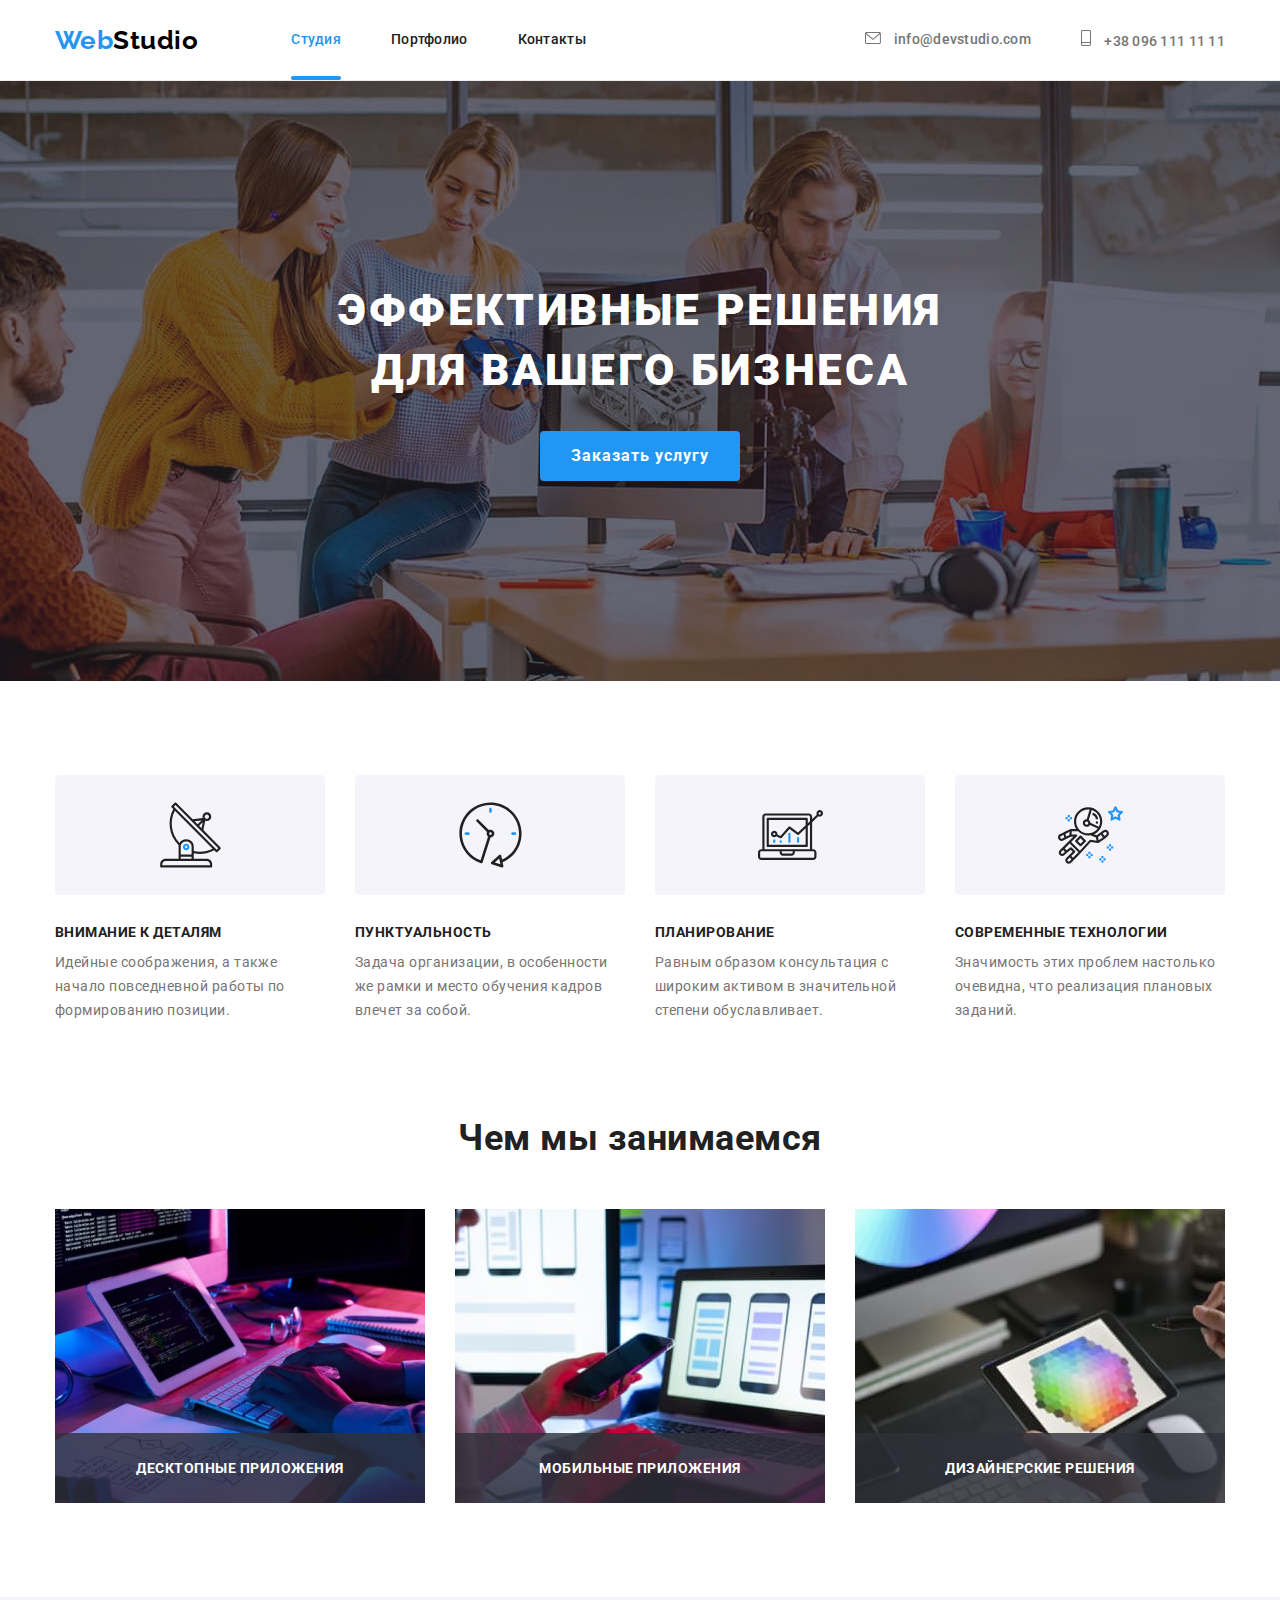
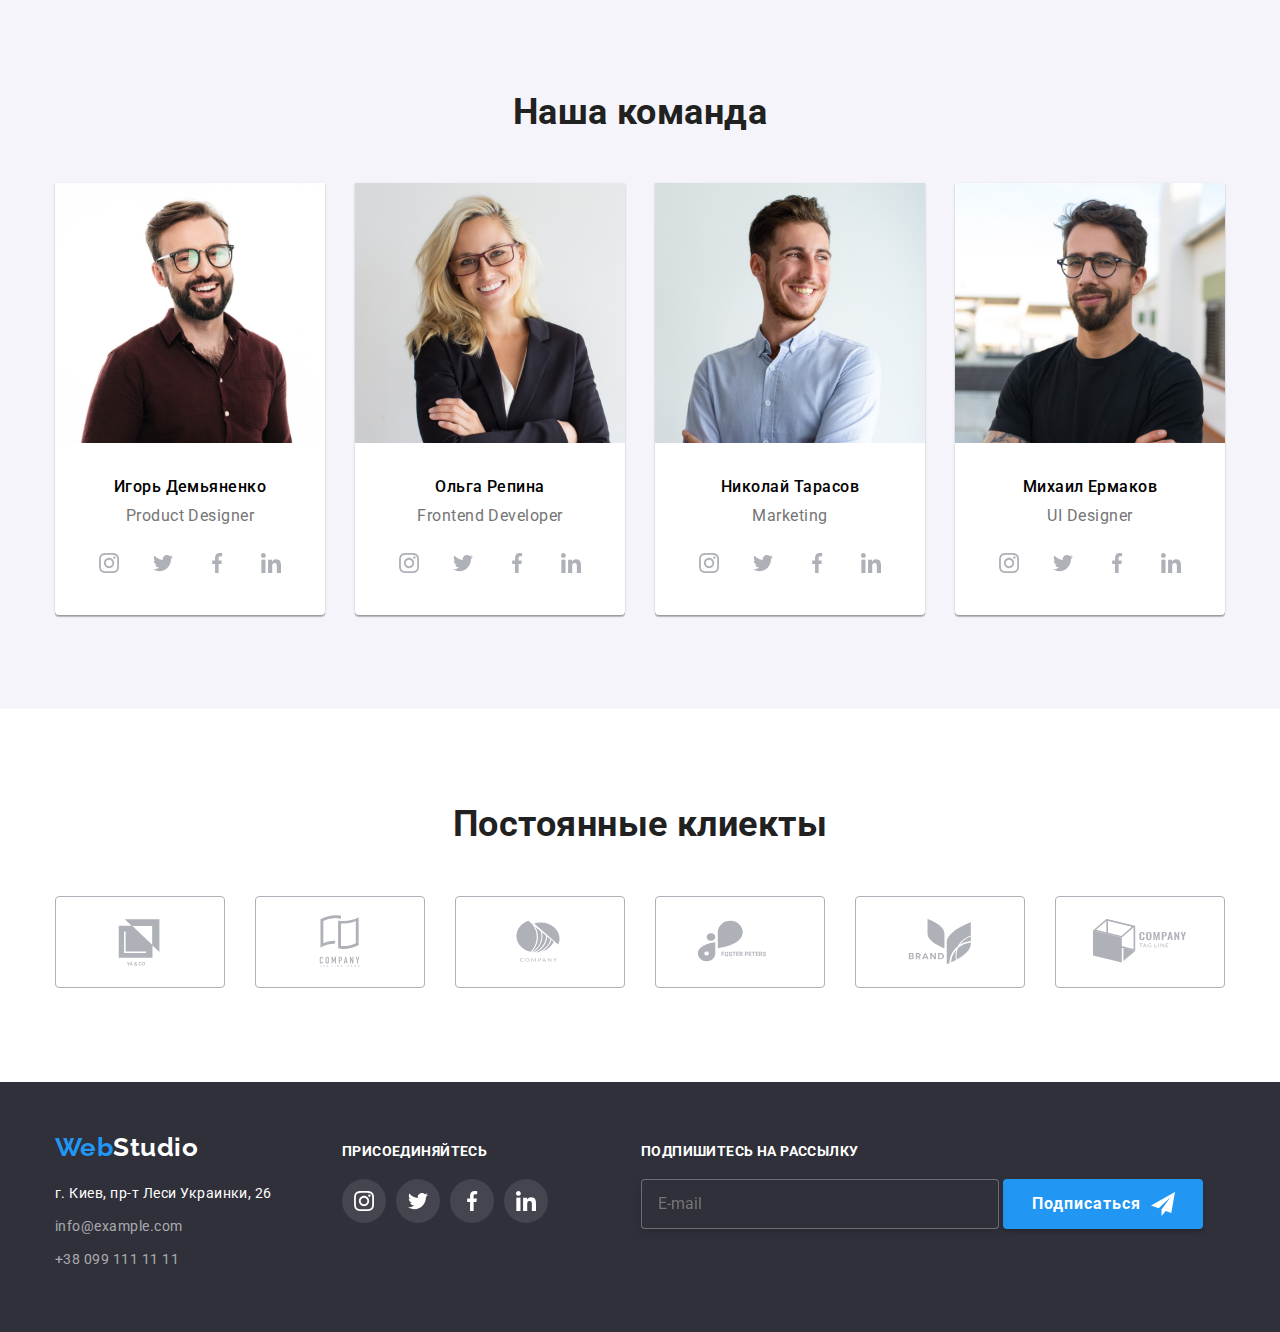
==== index.html @ c8bbc19a "new attempt" ====
<!DOCTYPE html>
<html lang="ru">
  <head>
    <meta charset="UTF-8" />
    <meta http-equiv="X-UA-Compatible" content="IE=edge" />
    <meta name="viewport" content="width=device-width, initial-scale=1.0" />
    <title>Document</title>
    <link
      href="https://fonts.googleapis.com/css2?family=Raleway:wght@700&family=Roboto:wght@400;500;700;900&display=swap"
      rel="stylesheet"
    />
    <link
      rel="stylesheet"
      href="https://cdnjs.cloudflare.com/ajax/libs/modern-normalize/1.1.0/modern-normalize.min.css"
    />
    <link rel="stylesheet" href="./css/main.min.css" />
  </head>
  <body class="body">
    <!-- хедер -->

    <header class="site-heder">
      <div class="container main-heder">
        <nav class="nav-title">
          <a href="./index.html" class="logo"
            ><span class="logo__web">Web</span><span class="logo__studio">Studio</span></a
          >
          <ul class="nav">
            <li class="nav__item"><a class="nav__link current" href="">Студия</a></li>
            <li class="nav__item"><a class="nav__link" href="./portfolio.html">Портфолио</a></li>
            <li class="nav__item"><a class="nav__link" href="">Контакты</a></li>
          </ul>
        </nav>

        <ul class="auth">
          <li class="auth__item">
            <a class="auth__link" href="mailto:info@devstudio.com">
              <svg class="auth__icon" width="16" height="12">
                <use href="./images/symbol-defs.svg#icon-envelope"></use>
              </svg>
              info@devstudio.com</a
            >
          </li>
          <li class="auth__item">
            <a class="auth__link" href="tel:+380961111111">
              <svg class="auth__icon" width="10" height="16">
                <use href="./images/symbol-defs.svg#icon-Vector"></use>
              </svg>
              +38 096 111 11 11</a
            >
          </li>
        </ul>
      </div>
    </header>
    <!-- Розділ мейн -->
    <main class="primary">
      <!-- Герой -->
      <section class="hyro overlay">
        <div class="container">
          <h1 class="hyro__text">Эффективные решения для вашего бизнеса</h1>
          <button type="button" class="button" data-modal-open>Заказать услугу</button>
        </div>
      </section>
      <!-- Про роботу компанії -->
      <section class="section">
        <div class="container">
          <h2 class="visually-hidden">Наши преимущества</h2>
          <ul class="benefits__list">
            <li class="benefit__item">
              <div class="benefit__blok">
                <svg class="benefit__icon">
                  <use href="./images/symbol-defs.svg#icon-antenna-1"></use>
                </svg>
              </div>
              <h3 class="benefit__subtitle">внимание к деталям</h3>
              <p class="benefit__text">
                Идейные соображения, а также начало повседневной работы по формированию позиции.
              </p>
            </li>
            <li class="benefit__item">
              <div class="benefit__blok">
                <svg class="benefit__icon">
                  <use href="./images/symbol-defs.svg#icon-clock-1"></use>
                </svg>
              </div>
              <h3 class="benefit__subtitle">пунктуальность</h3>
              <p class="benefit__text">
                Задача организации, в особенности же рамки и место обучения кадров влечет за собой.
              </p>
            </li>
            <li class="benefit__item">
              <div class="benefit__blok">
                <svg class="benefit__icon">
                  <use href="./images/symbol-defs.svg#icon-diagram-1"></use>
                </svg>
              </div>
              <h3 class="benefit__subtitle">планирование</h3>
              <p class="benefit__text">
                Равным образом консультация с широким активом в значительной степени обуславливает.
              </p>
            </li>
            <li class="benefit__item">
              <div class="benefit__blok">
                <svg class="benefit__icon">
                  <use href="./images/symbol-defs.svg#icon-astronaut-1"></use>
                </svg>
              </div>
              <div>
                <h3 class="benefit__subtitle">современные технологии</h3>
                <p class="benefit__text">
                  Значимость этих проблем настолько очевидна, что реализация плановых заданий.
                </p>
              </div>
            </li>
          </ul>
        </div>
      </section>
      <!-- Наша работа -->
      <section class="work__section">
        <div class="container">
          <h2 class="work__title">Чем мы занимаемся</h2>
          <ul class="work__list">
            <li class="work__item">
              <img
                class="work__image"
                src="./images/office.jpg"
                alt="The programer is working in the office"
                width="370"
              />
              <div class="work__position">Десктопные приложения</div>
            </li>
            <li class="work__item">
              <img
                class="work__image"
                src="./images/smartphones.jpg"
                alt="The designer with smartphone"
                width="370"
              />
              <div class="work__position">Мобильные приложения</div>
            </li>
            <li class="work__item">
              <img
                class="work__image"
                src="./images/colour.jpg"
                alt="The designer is selecting colors"
                width="370"
              />
              <div class="work__position">Дизайнерские решения</div>
            </li>
          </ul>
        </div>
      </section>
      <!-- Наша команда -->
      <section class="section backcolor">
        <div class="container">
          <h2 class="team__title">Наша команда</h2>
          <ul class="team__list">
            <li class="team__item">
              <img src="./images/igor.jpg" alt="Product Designer" width="270" />
              <div class="team__description">
                <h3 class="team-subtitle">Игорь Демьяненко</h3>
                <p class="team__text">Product Designer</p>
              </div>
              <div class="social">
                <ul class="social__list">
                  <li class="social__item">
                    <a class="social__link" href="">
                      <svg class="social__icons" width="20px" height="20px">
                        <use href="./images/symbol-defs.svg#icon-instagram-2"></use>
                      </svg>
                    </a>
                  </li>
                  <li class="social__item">
                    <a class="social__link" href="">
                      <svg class="social__icons" width="20px" height="20px">
                        <use href="./images/symbol-defs.svg#icon-twitter-1"></use></svg
                    ></a>
                  </li>
                  <li class="social__item">
                    <a class="social__link" href="">
                      <svg class="social__icons" width="20px" height="20px">
                        <use href="./images/symbol-defs.svg#icon-facebook-1"></use></svg
                    ></a>
                  </li>
                  <li class="social__item">
                    <a class="social__link" href="">
                      <svg class="social__icons" width="20px" height="20px">
                        <use href="./images/symbol-defs.svg#icon-linkedin-1"></use></svg
                    ></a>
                  </li>
                </ul>
              </div>
            </li>
            <li class="team__item">
              <img src="./images/olga.jpg" alt="Frontend Developer" width="270" />
              <div class="team__description">
                <h3 class="team-subtitle">Ольга Репина</h3>
                <p class="team__text">Frontend Developer</p>
                <div class="social">
                  <ul class="social__list">
                    <li class="social__item">
                      <a class="social__link" href="">
                        <svg class="social__icons" width="20px" height="20px">
                          <use href="./images/symbol-defs.svg#icon-instagram-2"></use>
                        </svg>
                      </a>
                    </li>
                    <li class="social__item">
                      <a class="social__link" href="">
                        <svg class="social__icons" width="20px" height="20px">
                          <use href="./images/symbol-defs.svg#icon-twitter-1"></use></svg
                      ></a>
                    </li>
                    <li class="social__item">
                      <a class="social__link" href="">
                        <svg class="social__icons" width="20px" height="20px">
                          <use href="./images/symbol-defs.svg#icon-facebook-1"></use></svg
                      ></a>
                    </li>
                    <li class="social__item">
                      <a class="social__link" href="">
                        <svg class="social__icons" width="20px" height="20px">
                          <use href="./images/symbol-defs.svg#icon-linkedin-1"></use></svg
                      ></a>
                    </li>
                  </ul>
                </div>
              </div>
            </li>
            <li class="team__item">
              <img src="./images/nikolay.jpg" alt="Marketing" width="270" />
              <div class="team__description">
                <h3 class="team-subtitle">Николай Тарасов</h3>
                <p class="team__text">Marketing</p>
                <div class="social">
                  <ul class="social__list">
                    <li class="social__item">
                      <a class="social__link" href="">
                        <svg class="social__icons" width="20px" height="20px">
                          <use href="./images/symbol-defs.svg#icon-instagram-2"></use>
                        </svg>
                      </a>
                    </li>
                    <li class="social__item">
                      <a class="social__link" href="">
                        <svg class="social__icons" width="20px" height="20px">
                          <use href="./images/symbol-defs.svg#icon-twitter-1"></use></svg
                      ></a>
                    </li>
                    <li class="social__item">
                      <a class="social__link" href="">
                        <svg class="social__icons" width="20px" height="20px">
                          <use href="./images/symbol-defs.svg#icon-facebook-1"></use></svg
                      ></a>
                    </li>
                    <li class="social__item">
                      <a class="social__link" href="">
                        <svg class="social__icons" width="20px" height="20px">
                          <use href="./images/symbol-defs.svg#icon-linkedin-1"></use></svg
                      ></a>
                    </li>
                  </ul>
                </div>
              </div>
            </li>
            <li class="team__item">
              <img src="./images/misha.jpg" alt="UI Designer" width="270" />
              <div class="team__description">
                <h3 class="team-subtitle">Михаил Ермаков</h3>
                <p class="team__text">UI Designer</p>
                <div class="social">
                  <ul class="social__list">
                    <li class="social__item">
                      <a class="social__link" href="">
                        <svg class="social__icons" width="20px" height="20px">
                          <use href="./images/symbol-defs.svg#icon-instagram-2"></use>
                        </svg>
                      </a>
                    </li>
                    <li class="social__item">
                      <a class="social__link" href="">
                        <svg class="social__icons" width="20px" height="20px">
                          <use href="./images/symbol-defs.svg#icon-twitter-1"></use></svg
                      ></a>
                    </li>
                    <li class="social__item">
                      <a class="social__link" href="">
                        <svg class="social__icons" width="20px" height="20px">
                          <use href="./images/symbol-defs.svg#icon-facebook-1"></use></svg
                      ></a>
                    </li>
                    <li class="social__item">
                      <a class="social__link" href="">
                        <svg class="social__icons" width="20px" height="20px">
                          <use href="./images/symbol-defs.svg#icon-linkedin-1"></use></svg
                      ></a>
                    </li>
                  </ul>
                </div>
              </div>
            </li>
          </ul>
        </div>
      </section>
      <section class="section">
        <div class="container">
          <h2 class="clients__title">Постоянные клиекты</h2>

          <ul class="clients__list">
            <li class="clients__item">
              <a class="clients__link" href="">
                <svg class="clients__icons" width="106px" height="60px">
                  <use href="./images/symbol-defs.svg#icon-Logo"></use>
                </svg>
              </a>
            </li>
            <li class="clients__item">
              <a class="clients__link" href="">
                <svg class="clients__icons" width="106px" height="60px">
                  <use href="./images/symbol-defs.svg#icon-Logo-1"></use></svg
              ></a>
            </li>
            <li class="clients__item">
              <a class="clients__link" href="">
                <svg class="clients__icons" width="106px" height="60px">
                  <use href="./images/symbol-defs.svg#icon-Logo-2"></use></svg
              ></a>
            </li>
            <li class="clients__item">
              <a class="clients__link" href="">
                <svg class="clients__icons" width="106px" height="60px">
                  <use href="./images/symbol-defs.svg#icon-Logo-3"></use></svg
              ></a>
            </li>
            <li class="clients__item">
              <a class="clients__link" href="">
                <svg class="clients__icons" width="106px" height="60px">
                  <use href="./images/symbol-defs.svg#icon-Logo-4"></use></svg
              ></a>
            </li>
            <li class="clients__item">
              <a class="clients__link" href="">
                <svg class="clients__icons" width="106px" height="60px">
                  <use href="./images/symbol-defs.svg#icon-Logo-5"></use></svg
              ></a>
            </li>
          </ul>
        </div>
      </section>
    </main>
    <!-- Футер -->
    <footer class="site__footer">
      <div class="container footer">
        <div class="footer-auth">
          <a href="./index.html" class="logo logo--footer"
            ><span class="logo__web">Web</span><span class="logo__studio--white">Studio</span>
          </a>
          <address class="address">
            <ul class="address__list">
              <li class="address__item">
                <a
                  class="address__link link--maps"
                  href="https://goo.gl/maps/VeayQojqGneW1Sk49"
                  target="_blank"
                  rel="noreferrer noopener"
                >
                  г. Киев, пр-т Леси Украинки, 26</a
                >
              </li>
              <li class="address__item">
                <a class="address__link link--contacts" href="mailto:info@example.com"
                  >info@example.com</a
                >
              </li>
              <li class="address__item">
                <a class="address__link link--contacts" href="tel:+380991111111"
                  >+38 099 111 11 11</a
                >
              </li>
            </ul>
          </address>
        </div>
        <div class="footer__net">
          <h2 class="footer__subtitle">присоединяйтесь</h2>
          <ul class="social__list">
            <li class="social__item">
              <a class="social__link footer__link" href="">
                <svg class="net-icons footer__icons" width="20px" height="20px">
                  <use href="./images/symbol-defs.svg#icon-instagram-2"></use>
                </svg>
              </a>
            </li>
            <li class="social__item">
              <a class="social__link footer__link" href="">
                <svg class="net-icons footer__icons" width="20px" height="20px">
                  <use href="./images/symbol-defs.svg#icon-twitter-1"></use>
                </svg>
              </a>
            </li>
            <li class="social__item">
              <a class="social__link footer__link" href="">
                <svg class="net-icons footer__icons" width="20px" height="20px">
                  <use href="./images/symbol-defs.svg#icon-facebook-1"></use>
                </svg>
              </a>
            </li>
            <li class="social__item">
              <a class="social__link footer__link" href="">
                <svg class="net-icons footer__icons" width="20px" height="20px">
                  <use href="./images/symbol-defs.svg#icon-linkedin-1"></use>
                </svg>
              </a>
            </li>
          </ul>
        </div>
        <div class="footer__letter">
          <h2 class="footer__subtitle">Подпишитесь на рассылку</h2>
          <form name="signup_form" autocomplete="on" novalidate>
            <div class="footer__form">
              <label class="form__field">
                <input class="footer__input" type="email" name="email" placeholder="E-mail" />
              </label>

              <button class="button button--footer" type="submit">
                <span class="btn__footer__text">Подписаться</span>
                <svg class="btn__telegram" width="24" height="24">
                  <use href="./images/symbol-defs.svg#icon-telegram"></use>
                </svg>
              </button>
            </div>
          </form>
        </div>
      </div>
    </footer>

    <div class="backdrop is-hidden" data-modal>
      <div class="modal">
        <button class="modal__btn" data-modal-close>
          <svg width="11px" height="11px">
            <use href="./images/symbol-defs.svg#icon-cross"></use>
          </svg>
        </button>
        <h2 class="form-title">Оставьте свои данные, мы вам перезвоним</h2>

        <form name="signup_form" autocomplete="on">
          <div class="form__modal">
            <label class="form__name"
              >Имя
              <div class="form__item">
                <input class="form__input" type="name" name="name" required />

                <svg class="form-icon" width="18px" height="18px">
                  <use href="./images/symbol-defs.svg#icon-person-black"></use>
                </svg>
              </div>
            </label>
          </div>

          <div class="form__modal">
            <label class="form__name"
              >Телефон
              <div class="form__item">
                <input class="form__input" type="tel" name="tel" required />
                <svg class="form-icon" width="18px" height="18px">
                  <use href="./images/symbol-defs.svg#icon-phone-black"></use>
                </svg>
              </div>
            </label>
          </div>

          <div class="form__modal">
            <label class="form__name"
              >Почта
              <div class="form__item">
                <input class="form__input" type="email" name="mail" required />
                <svg class="form-icon" width="18px" height="18px">
                  <use href="./images/symbol-defs.svg#icon-email-black"></use>
                </svg>
              </div>
            </label>
          </div>

          <div class="form__modal">
            <label class="form__name" for=""
              >Комментарий<textarea
                class="form__input form__area"
                name=""
                placeholder="Введите текст"
              ></textarea>
            </label>
          </div>

          <div class="form__checkbox">
            <label class="checkbox__label"
              ><input
                class="checkbox__input"
                type="checkbox"
                name="hobby"
                value="reading"
                required
              />
              <span class="checkbox__before">
                <svg width="11px" height="8px">
                  <use href="./images/symbol-defs.svg#icon-vector-form"></use>
                </svg>
              </span>
              <span class="checkbox__text">
                Соглашаюсь с рассылкой и принимаю
                <a class="checkbox__link" href="">Условия договора</a></span
              >
            </label>
          </div>

          <button class="button button--form" type="submit">Отправить</button>
        </form>
      </div>
    </div>
    <script src="./js/modal.js"></script>
  </body>
</html>
---- css/main.min.css ----
:root{--primary-text-color: #212121;--secondary-text-color: #757575;--bg-hover-logo: #2196F3 }.body{--primary-text-color: #212121;font-family:Roboto,sans-serif;letter-spacing:.03em}a{text-decoration:none}ul{list-style:none}h1,h2,h3,p,ul{margin:0;padding:0}.container{width:1200px;margin-right:auto;margin-left:auto;padding-right:15px;padding-left:15px}.site-heder{border-bottom:1px solid #ececec}.main-heder,.nav-title{display:flex;align-items:center}.logo{margin-right:93px;font-family:"Raleway";font-weight:700;font-size:26px;line-height:1.19;text-decoration:none}.logo__web{color:var(--bg-hover-logo)}.logo__studio{color:#000}.nav{display:flex}.nav__item:not(:last-child){margin-right:50px}.nav__item{position:relative}.nav__link{display:block;padding-top:32px;padding-bottom:32px;color:var(--primary-text-color);font-weight:500;font-size:14px;line-height:1.14;letter-spacing:.02em;transition:250ms cubic-bezier(0.4, 0, 0.2, 1)}.nav__link:hover,.nav__link:focus{color:var(--bg-hover-logo)}.nav__link.current{color:var(--bg-hover-logo)}.current::after{content:"";position:absolute;bottom:0;left:0;width:100%;height:4px;color:var(--bg-hover-logo);background:var(--bg-hover-logo);border-radius:2px}.auth{display:flex;margin-left:auto}.auth .auth__item+.auth__item{margin-left:50px}.auth__link{color:var(--secondary-text-color);font-weight:500;font-size:14px;line-height:1.14;letter-spacing:.02em;transition:250ms cubic-bezier(0.4, 0, 0.2, 1)}.auth__link:hover,.auth__link:focus{color:var(--bg-hover-logo)}.auth__link:hover .auth__icon,.auth__link:focus .auth__icon{fill:var(--bg-hover-logo)}.auth__icon{margin-right:10px;fill:var(--secondary-text-color)}.hyro{text-align:center;padding-top:200px;padding-bottom:200px}.overlay{margin-right:auto;margin-left:auto;max-width:1600px;height:600px;background-image:linear-gradient(to right, rgba(47, 48, 58, 0.4), rgba(47, 48, 58, 0.4)),url("../images/bcg.jpg");background-repeat:no-repeat;background-position:center}.hyro__text{color:#fff;font-weight:900;font-size:44px;line-height:1.36;letter-spacing:.06em;text-transform:uppercase;width:696px;height:120px;margin-right:auto;margin-left:auto;margin-bottom:30px}.button{background-color:var(--bg-hover-logo);color:#fff;border:none;cursor:pointer;font-weight:700;font-size:16px;line-height:1.88;letter-spacing:.06em;font-family:inherit;min-width:200px;height:50px;border-radius:4px}.backdrop{position:fixed;top:0;left:0;width:100%;height:100%;background-color:rgba(0,0,0,.2);opacity:1;transition:opacity 250ms cubic-bezier(0.4, 0, 0.2, 1),visibility 250ms cubic-bezier(0.4, 0, 0.2, 1)}.backdrop.is-hidden{opacity:0;pointer-events:none;visibility:hidden}.backdrop.is-hidden .modal{transform:translate(-50%, -50%) scale(0.7)}.modal{position:absolute;top:50%;left:50%;transform:translate(-50%, -50%) scale(1);transition:transform 250ms cubic-bezier(0.4, 0, 0.2, 1),opacity 250ms cubic-bezier(0.4, 0, 0.2, 1);width:528px;height:581px;padding:40px;background-color:#fff;box-shadow:0px 1px 3px rgba(0,0,0,.12),0px 1px 1px rgba(0,0,0,.14),0px 2px 1px rgba(0,0,0,.2);border-radius:4px}.modal__btn{position:absolute;top:8px;right:8px;display:flex;justify-content:center;align-items:center;width:30px;height:30px;border-radius:50%;border-color:rgba(0,0,0,.1);background-color:#fff}.modal__btn:hover,.modal__btn:focus{fill:var(--bg-hover-logo)}.form-title{font-weight:700;font-size:20px;line-height:23px;text-align:center;letter-spacing:.03em;color:var(--primary-text-color);margin-bottom:12px}.form__modal{position:relative}.form__name{display:inline-flex;flex-direction:column;width:100%;font-weight:400;font-size:12px;line-height:1.17;letter-spacing:.01em;color:var(--secondary-text-color)}.form__item{position:relative;width:100%;margin-top:4px;margin-bottom:10px}.form__input{display:block;width:100%;height:40px;padding-left:35px;padding-right:35px;border:1px solid rgba(33,33,33,.2);border-radius:4px;transition:250ms cubic-bezier(0.4, 0, 0.2, 1)}.form__input:hover,.form__input:focus{border-color:var(--bg-hover-logo)}.form__input:hover+.form-icon{fill:var(--bg-hover-logo)}.form__input:focus+.form-icon{fill:var(--bg-hover-logo)}.form-icon{position:absolute;display:block;top:50%;left:25px;transform:translate(-50%, -50%);height:18px}.form__area{display:block;padding:12px 16px;height:120px;resize:none;margin-bottom:20px}.form__area::placeholder{font-weight:400;font-size:12px;line-height:1.17;letter-spacing:.01em;color:rgba(117,117,117,.5)}.form__checkbox{margin-bottom:30px}.checkbox__label{display:flex;justify-content:center;align-items:center}.checkbox__text{position:relative;font-weight:400;font-size:14px;line-height:1.71;letter-spacing:.03em;color:var(--secondary-text-color)}.checkbox__before{display:inline-flex;width:16px;height:15px;border:2px solid #000;border-radius:2px;box-shadow:0px 4px 4px rgba(0,0,0,.25);background-color:rgba(0,0,0,0);margin-right:8px;justify-content:center;align-items:center}.checkbox__before svg{fill:#fff;opacity:0}.checkbox__input{position:absolute;width:1px;height:1px;margin:-1px;border:0;padding:0;white-space:nowrap;clip-path:inset(100%);clip:rect(0 0 0 0);overflow:hidden;transition:250ms cubic-bezier(0.4, 0, 0.2, 1)}.checkbox__input:checked+.checkbox__before{background-color:var(--bg-hover-logo);border-color:var(--bg-hover-logo)}.checkbox__input:checked+.checkbox__before svg{opacity:1}.checkbox__link{font-weight:400;font-size:14px;line-height:1.71;letter-spacing:.03em;color:var(--bg-hover-logo);text-decoration:underline}.button--form{display:block;box-shadow:0px 4px 4px rgba(0,0,0,.15);margin-bottom:40px;margin-left:auto;margin-right:auto}.section{padding-top:94px;padding-bottom:94px}.visually-hidden{position:absolute;width:1px;height:1px;margin:-1px;border:0;padding:0;white-space:nowrap;clip-path:inset(100%);clip:rect(0 0 0 0);overflow:hidden}.benefits__list{display:flex}.benefit__item{margin-right:30px}.benefit__item:last-child{margin-right:0px}.benefit__blok{display:flex;background:#f5f4fa;border-radius:4px;justify-content:center;align-items:center;margin-bottom:30px;height:120px}.benefit__icon{width:65px;height:70px}.benefit__subtitle{color:var(--primary-text-color);font-weight:700;font-size:14px;line-height:1.14;text-transform:uppercase;margin-bottom:10px}.benefit__text{color:var(--secondary-text-color);width:270px;font-weight:400;font-size:14px;line-height:1.71}.work__section{padding-bottom:94px}.work__title{color:var(--primary-text-color);font-weight:700;font-size:36px;line-height:1.17;text-align:center;margin-bottom:50px}.work__list{display:flex}.work__item{position:relative;margin-right:30px}.work__item:last-child{margin-right:0px}.work__image{display:block}.work__position{position:absolute;width:100%;height:70px;bottom:0;padding-top:27px;padding-bottom:27px;font-style:normal;font-weight:700;font-size:14px;line-height:16px;text-align:center;text-transform:uppercase;color:#fff;background-image:linear-gradient(to right, rgba(47, 48, 58, 0.8), rgba(47, 48, 58, 0.8))}.backcolor{background-color:#f5f4fa}.team__title{color:var(--primary-text-color);font-weight:700;font-size:36px;line-height:1.17;text-align:center;margin-bottom:50px}.team__list{display:flex}.team__item{width:277.5px;margin-right:30px;background-color:#fff;box-shadow:0px 1px 3px rgba(0,0,0,.12),0px 1px 1px rgba(0,0,0,.14),0px 2px 1px rgba(0,0,0,.2);border-radius:0px 0px 4px 4px}.team__item:last-child{margin-right:0}.team__description{padding-top:30px}.team-subtitle{font-weight:500;font-size:16px;line-height:1.19;text-align:center;margin-bottom:10px}.team__text{color:var(--secondary-text-color);font-weight:400;font-size:16px;line-height:1.19;text-align:center;margin-bottom:16px}.social{padding-left:32px;padding-right:32px;padding-bottom:30px}.social__list{display:flex;justify-content:center;align-items:center}.social__item:not(:last-child){margin-right:10px}.social__link{display:flex;width:44px;height:44px;align-items:center;justify-content:center;border-radius:50px;fill:#afb1b8;transition:250ms cubic-bezier(0.4, 0, 0.2, 1)}.social__link:hover,.social__link:focus{background-color:var(--bg-hover-logo);border-radius:50px;fill:#fff}.social__link:hover .social__icons,.social__link:focus .social__icons{fill:#fff;transition:250ms cubic-bezier(0.4, 0, 0.2, 1)}.clients__title{color:var(--primary-text-color);font-weight:700;font-size:36px;line-height:1.17;text-align:center;margin-bottom:50px}.clients__list{display:flex;justify-content:center;align-items:center}.clients__item:not(:last-child){margin-right:30px}.clients__link{display:flex;border:1px solid #afb1b8;justify-content:center;align-items:center;border-radius:4px;width:170px;height:92px;transition:250ms cubic-bezier(0.4, 0, 0.2, 1)}.clients__link:hover,.clients__link:focus{color:var(--bg-hover-logo);border-color:var(--bg-hover-logo)}.clients__link:hover .clients__icons,.clients__link:focus .clients__icons{fill:var(--bg-hover-logo)}.clients__icons{fill:#afb1b8;transition:250ms cubic-bezier(0.4, 0, 0.2, 1)}.clients__icons:hover,.clients__icons:focus{fill:var(--bg-hover-logo);transition:250ms cubic-bezier(0.4, 0, 0.2, 1)}.site__footer{background-color:#2f303a;padding-top:50px;padding-bottom:60px}.footer{display:flex;align-items:baseline}.footer-auth{margin-right:70px}.logo--footer{display:block;margin-right:auto;margin-bottom:20px}.logo__studio--white{color:#fff}.address{font-family:Roboto,sans-serif}.address__item:not(:last-child){margin-bottom:9px}.address__link{display:block;font-weight:400;font-size:14px;line-height:1.71;font-style:normal}.link--maps{color:#fff}.link--contacts{color:rgba(255,255,255,.6);transition:250ms cubic-bezier(0.4, 0, 0.2, 1)}.link--contacts:hover,.link--contacts:focus{color:var(--bg-hover-logo)}.footer__net{margin-right:93px}.footer__subtitle{color:#fff;font-style:normal;font-weight:700;font-size:14px;line-height:16px;letter-spacing:.03em;text-transform:uppercase;margin-bottom:20px}.footer-listnet{display:flex;justify-content:center;align-items:center}.footer__link{background:rgba(255,255,255,.1)}.footer__icons{fill:#fff}.footer__input{width:358px;height:50px;background-color:#2f303a;border:1px solid rgba(255,255,255,.3);filter:drop-shadow(0px 4px 4px rgba(0, 0, 0, 0.15));border-radius:4px;padding-left:16px;color:#fff;font-weight:400;font-size:16px;line-height:1.25}.button--footer{display:inline-flex;align-items:center;justify-content:center;box-shadow:0px 4px 4px rgba(0,0,0,.15);border:rgba(0,0,0,0)}.btn__footer__text{margin-right:10px}.btn__telegram{fill:#fff}.btn__list{display:flex;margin-left:auto;margin-right:auto;justify-content:center;margin-bottom:50px}.btn__item{margin-right:8px}.btn__item:last-child{margin-right:0px}.btn{background-color:#f5f4fa;color:var(--primary-text-color);border:none;cursor:pointer;font-weight:500;font-size:16px;line-height:1.63;text-align:center;font-family:inherit;border-radius:4px;padding:6px 22px;transition:250ms cubic-bezier(0.4, 0, 0.2, 1)}.btn:hover,.btn:focus{background-color:var(--bg-hover-logo);color:#fff;box-shadow:0px 3px 1px rgba(0,0,0,.1),0px 1px 2px rgba(0,0,0,.08),0px 2px 2px rgba(0,0,0,.12);border-radius:4px}.portfolio__list{display:flex;margin-right:auto;margin-left:auto;flex-wrap:wrap}.portfolio__item{width:370px;margin-right:30px;margin-bottom:30px;transition:250ms cubic-bezier(0.4, 0, 0.2, 1)}.portfolio__item:hover{box-shadow:0px 1px 1px rgba(0,0,0,.12),0px 4px 4px rgba(0,0,0,.06),1px 4px 6px rgba(0,0,0,.16)}.portfolio__item:nth-child(3n){margin-right:0px}.portfolio__item:nth-last-child(-n+3){margin-bottom:0px}.portfolio__relative{position:relative;overflow:hidden}.portfolio__overlay{position:absolute;top:0;width:100%;height:100%;background-color:rgba(33,150,243,.9);color:#fff;transform:translateY(100%);transition:transform 250ms cubic-bezier(0.4, 0, 0.2, 1),opacity 250ms cubic-bezier(0.4, 0, 0.2, 1)}.portfolio__link:hover .portfolio__overlay,.portfolio__link:focus .portfolio__overlay{transform:translateY(0);opacity:1}.overlay__image{padding:63px 24px;color:#fff;font-style:normal;font-weight:400;font-size:18px;line-height:1.56}.portfolio__image{display:block}.portfolio__description{padding:20px;border:1px solid #eee}.portfolio__title{color:var(--primary-text-color);font-weight:700;font-size:18px;line-height:2;letter-spacing:.06em}.portfolio__text{margin-top:4px;color:var(--secondary-text-color);font-weight:400;font-size:16px;line-height:1.88}/*# sourceMappingURL=main.min.css.map */
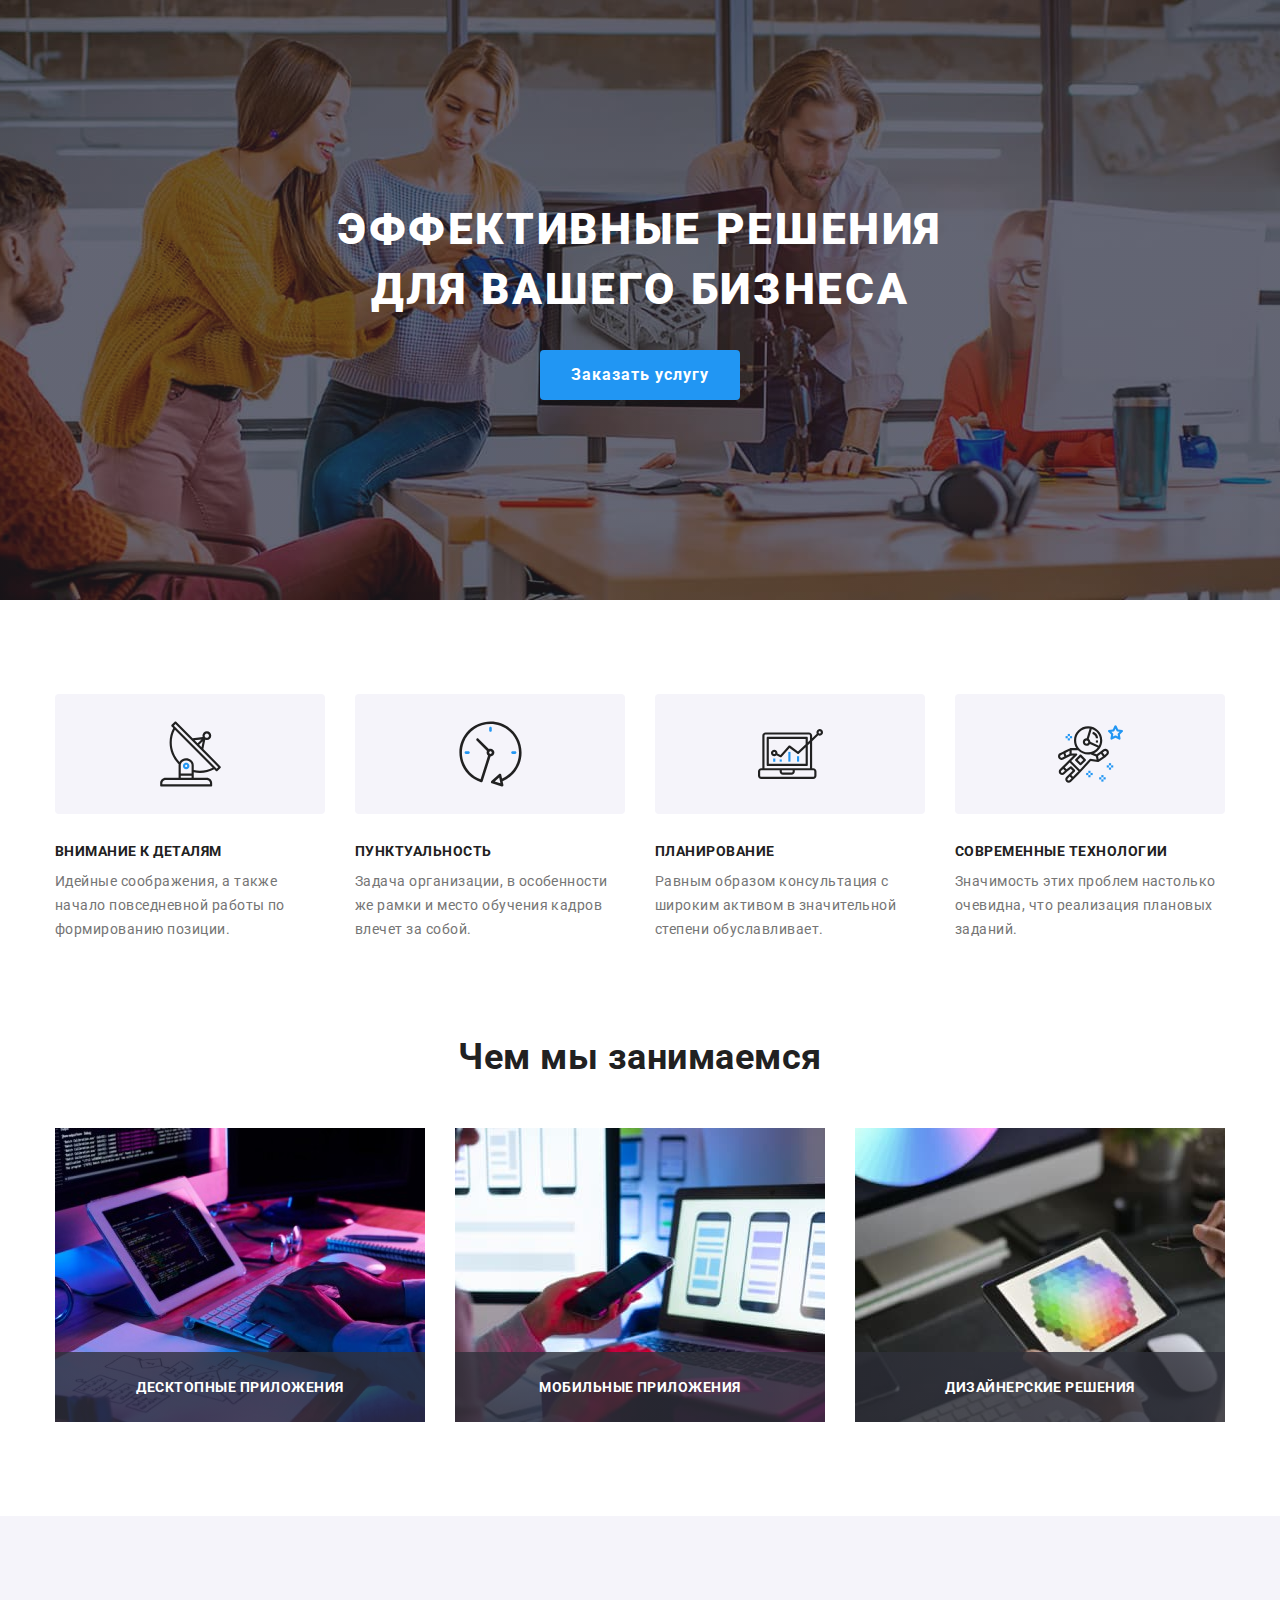
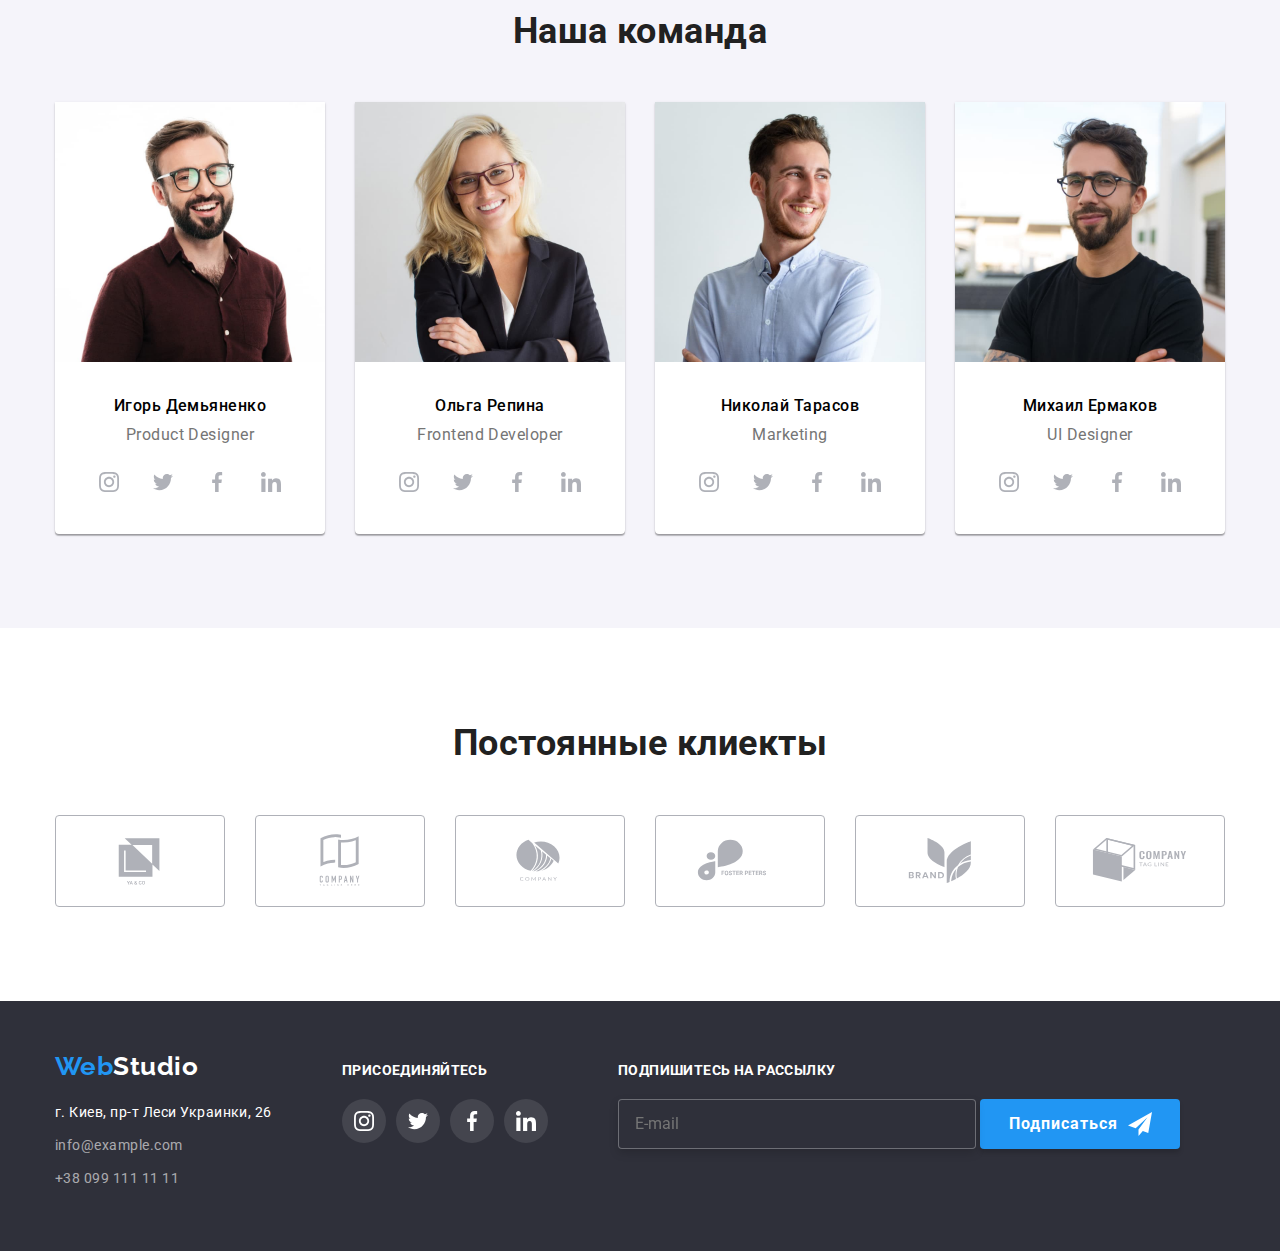
==== commit 00d64b62: "chapter one" ====
--- a/index.html
+++ b/index.html
@@ -18,7 +18,7 @@
   <body class="body">
     <!-- хедер -->
 
-    <header class="site-heder">
+    <!-- <header class="site-heder">
       <div class="container main-heder">
         <nav class="nav-title">
           <a href="./index.html" class="logo"
@@ -50,7 +50,7 @@
           </li>
         </ul>
       </div>
-    </header>
+    </header> -->
     <!-- Розділ мейн -->
     <main class="primary">
       <!-- Герой -->
@@ -155,7 +155,7 @@
           <h2 class="team__title">Наша команда</h2>
           <ul class="team__list">
             <li class="team__item">
-              <img src="./images/igor.jpg" alt="Product Designer" width="270" />
+              <img class="team__image" src="./images/igor.jpg" alt="Product Designer" width="270" />
               <div class="team__description">
                 <h3 class="team-subtitle">Игорь Демьяненко</h3>
                 <p class="team__text">Product Designer</p>
@@ -191,7 +191,12 @@
               </div>
             </li>
             <li class="team__item">
-              <img src="./images/olga.jpg" alt="Frontend Developer" width="270" />
+              <img
+                class="team__image"
+                src="./images/olga.jpg"
+                alt="Frontend Developer"
+                width="270"
+              />
               <div class="team__description">
                 <h3 class="team-subtitle">Ольга Репина</h3>
                 <p class="team__text">Frontend Developer</p>
@@ -227,7 +232,7 @@
               </div>
             </li>
             <li class="team__item">
-              <img src="./images/nikolay.jpg" alt="Marketing" width="270" />
+              <img class="team__image" src="./images/nikolay.jpg" alt="Marketing" width="270" />
               <div class="team__description">
                 <h3 class="team-subtitle">Николай Тарасов</h3>
                 <p class="team__text">Marketing</p>
@@ -263,7 +268,7 @@
               </div>
             </li>
             <li class="team__item">
-              <img src="./images/misha.jpg" alt="UI Designer" width="270" />
+              <img class="team__image" src="./images/misha.jpg" alt="UI Designer" width="270" />
               <div class="team__description">
                 <h3 class="team-subtitle">Михаил Ермаков</h3>
                 <p class="team__text">UI Designer</p>
@@ -301,6 +306,8 @@
           </ul>
         </div>
       </section>
+
+      <!--      ---------CLIENTS---------        -->
       <section class="section">
         <div class="container">
           <h2 class="clients__title">Постоянные клиекты</h2>
@@ -432,6 +439,8 @@
       </div>
     </footer>
 
+    <!--         BACKDROP          -->
+
     <div class="backdrop is-hidden" data-modal>
       <div class="modal">
         <button class="modal__btn" data-modal-close>
@@ -514,6 +523,7 @@
         </form>
       </div>
     </div>
+    <script src="./js/mobile-menu.js"></script>
     <script src="./js/modal.js"></script>
   </body>
 </html>
--- a/css/main.min.css
+++ b/css/main.min.css
@@ -1 +1 @@
-:root{--primary-text-color: #212121;--secondary-text-color: #757575;--bg-hover-logo: #2196F3 }.body{--primary-text-color: #212121;font-family:Roboto,sans-serif;letter-spacing:.03em}a{text-decoration:none}ul{list-style:none}h1,h2,h3,p,ul{margin:0;padding:0}.container{width:1200px;margin-right:auto;margin-left:auto;padding-right:15px;padding-left:15px}.site-heder{border-bottom:1px solid #ececec}.main-heder,.nav-title{display:flex;align-items:center}.logo{margin-right:93px;font-family:"Raleway";font-weight:700;font-size:26px;line-height:1.19;text-decoration:none}.logo__web{color:var(--bg-hover-logo)}.logo__studio{color:#000}.nav{display:flex}.nav__item:not(:last-child){margin-right:50px}.nav__item{position:relative}.nav__link{display:block;padding-top:32px;padding-bottom:32px;color:var(--primary-text-color);font-weight:500;font-size:14px;line-height:1.14;letter-spacing:.02em;transition:250ms cubic-bezier(0.4, 0, 0.2, 1)}.nav__link:hover,.nav__link:focus{color:var(--bg-hover-logo)}.nav__link.current{color:var(--bg-hover-logo)}.current::after{content:"";position:absolute;bottom:0;left:0;width:100%;height:4px;color:var(--bg-hover-logo);background:var(--bg-hover-logo);border-radius:2px}.auth{display:flex;margin-left:auto}.auth .auth__item+.auth__item{margin-left:50px}.auth__link{color:var(--secondary-text-color);font-weight:500;font-size:14px;line-height:1.14;letter-spacing:.02em;transition:250ms cubic-bezier(0.4, 0, 0.2, 1)}.auth__link:hover,.auth__link:focus{color:var(--bg-hover-logo)}.auth__link:hover .auth__icon,.auth__link:focus .auth__icon{fill:var(--bg-hover-logo)}.auth__icon{margin-right:10px;fill:var(--secondary-text-color)}.hyro{text-align:center;padding-top:200px;padding-bottom:200px}.overlay{margin-right:auto;margin-left:auto;max-width:1600px;height:600px;background-image:linear-gradient(to right, rgba(47, 48, 58, 0.4), rgba(47, 48, 58, 0.4)),url("../images/bcg.jpg");background-repeat:no-repeat;background-position:center}.hyro__text{color:#fff;font-weight:900;font-size:44px;line-height:1.36;letter-spacing:.06em;text-transform:uppercase;width:696px;height:120px;margin-right:auto;margin-left:auto;margin-bottom:30px}.button{background-color:var(--bg-hover-logo);color:#fff;border:none;cursor:pointer;font-weight:700;font-size:16px;line-height:1.88;letter-spacing:.06em;font-family:inherit;min-width:200px;height:50px;border-radius:4px}.backdrop{position:fixed;top:0;left:0;width:100%;height:100%;background-color:rgba(0,0,0,.2);opacity:1;transition:opacity 250ms cubic-bezier(0.4, 0, 0.2, 1),visibility 250ms cubic-bezier(0.4, 0, 0.2, 1)}.backdrop.is-hidden{opacity:0;pointer-events:none;visibility:hidden}.backdrop.is-hidden .modal{transform:translate(-50%, -50%) scale(0.7)}.modal{position:absolute;top:50%;left:50%;transform:translate(-50%, -50%) scale(1);transition:transform 250ms cubic-bezier(0.4, 0, 0.2, 1),opacity 250ms cubic-bezier(0.4, 0, 0.2, 1);width:528px;height:581px;padding:40px;background-color:#fff;box-shadow:0px 1px 3px rgba(0,0,0,.12),0px 1px 1px rgba(0,0,0,.14),0px 2px 1px rgba(0,0,0,.2);border-radius:4px}.modal__btn{position:absolute;top:8px;right:8px;display:flex;justify-content:center;align-items:center;width:30px;height:30px;border-radius:50%;border-color:rgba(0,0,0,.1);background-color:#fff}.modal__btn:hover,.modal__btn:focus{fill:var(--bg-hover-logo)}.form-title{font-weight:700;font-size:20px;line-height:23px;text-align:center;letter-spacing:.03em;color:var(--primary-text-color);margin-bottom:12px}.form__modal{position:relative}.form__name{display:inline-flex;flex-direction:column;width:100%;font-weight:400;font-size:12px;line-height:1.17;letter-spacing:.01em;color:var(--secondary-text-color)}.form__item{position:relative;width:100%;margin-top:4px;margin-bottom:10px}.form__input{display:block;width:100%;height:40px;padding-left:35px;padding-right:35px;border:1px solid rgba(33,33,33,.2);border-radius:4px;transition:250ms cubic-bezier(0.4, 0, 0.2, 1)}.form__input:hover,.form__input:focus{border-color:var(--bg-hover-logo)}.form__input:hover+.form-icon{fill:var(--bg-hover-logo)}.form__input:focus+.form-icon{fill:var(--bg-hover-logo)}.form-icon{position:absolute;display:block;top:50%;left:25px;transform:translate(-50%, -50%);height:18px}.form__area{display:block;padding:12px 16px;height:120px;resize:none;margin-bottom:20px}.form__area::placeholder{font-weight:400;font-size:12px;line-height:1.17;letter-spacing:.01em;color:rgba(117,117,117,.5)}.form__checkbox{margin-bottom:30px}.checkbox__label{display:flex;justify-content:center;align-items:center}.checkbox__text{position:relative;font-weight:400;font-size:14px;line-height:1.71;letter-spacing:.03em;color:var(--secondary-text-color)}.checkbox__before{display:inline-flex;width:16px;height:15px;border:2px solid #000;border-radius:2px;box-shadow:0px 4px 4px rgba(0,0,0,.25);background-color:rgba(0,0,0,0);margin-right:8px;justify-content:center;align-items:center}.checkbox__before svg{fill:#fff;opacity:0}.checkbox__input{position:absolute;width:1px;height:1px;margin:-1px;border:0;padding:0;white-space:nowrap;clip-path:inset(100%);clip:rect(0 0 0 0);overflow:hidden;transition:250ms cubic-bezier(0.4, 0, 0.2, 1)}.checkbox__input:checked+.checkbox__before{background-color:var(--bg-hover-logo);border-color:var(--bg-hover-logo)}.checkbox__input:checked+.checkbox__before svg{opacity:1}.checkbox__link{font-weight:400;font-size:14px;line-height:1.71;letter-spacing:.03em;color:var(--bg-hover-logo);text-decoration:underline}.button--form{display:block;box-shadow:0px 4px 4px rgba(0,0,0,.15);margin-bottom:40px;margin-left:auto;margin-right:auto}.section{padding-top:94px;padding-bottom:94px}.visually-hidden{position:absolute;width:1px;height:1px;margin:-1px;border:0;padding:0;white-space:nowrap;clip-path:inset(100%);clip:rect(0 0 0 0);overflow:hidden}.benefits__list{display:flex}.benefit__item{margin-right:30px}.benefit__item:last-child{margin-right:0px}.benefit__blok{display:flex;background:#f5f4fa;border-radius:4px;justify-content:center;align-items:center;margin-bottom:30px;height:120px}.benefit__icon{width:65px;height:70px}.benefit__subtitle{color:var(--primary-text-color);font-weight:700;font-size:14px;line-height:1.14;text-transform:uppercase;margin-bottom:10px}.benefit__text{color:var(--secondary-text-color);width:270px;font-weight:400;font-size:14px;line-height:1.71}.work__section{padding-bottom:94px}.work__title{color:var(--primary-text-color);font-weight:700;font-size:36px;line-height:1.17;text-align:center;margin-bottom:50px}.work__list{display:flex}.work__item{position:relative;margin-right:30px}.work__item:last-child{margin-right:0px}.work__image{display:block}.work__position{position:absolute;width:100%;height:70px;bottom:0;padding-top:27px;padding-bottom:27px;font-style:normal;font-weight:700;font-size:14px;line-height:16px;text-align:center;text-transform:uppercase;color:#fff;background-image:linear-gradient(to right, rgba(47, 48, 58, 0.8), rgba(47, 48, 58, 0.8))}.backcolor{background-color:#f5f4fa}.team__title{color:var(--primary-text-color);font-weight:700;font-size:36px;line-height:1.17;text-align:center;margin-bottom:50px}.team__list{display:flex}.team__item{width:277.5px;margin-right:30px;background-color:#fff;box-shadow:0px 1px 3px rgba(0,0,0,.12),0px 1px 1px rgba(0,0,0,.14),0px 2px 1px rgba(0,0,0,.2);border-radius:0px 0px 4px 4px}.team__item:last-child{margin-right:0}.team__description{padding-top:30px}.team-subtitle{font-weight:500;font-size:16px;line-height:1.19;text-align:center;margin-bottom:10px}.team__text{color:var(--secondary-text-color);font-weight:400;font-size:16px;line-height:1.19;text-align:center;margin-bottom:16px}.social{padding-left:32px;padding-right:32px;padding-bottom:30px}.social__list{display:flex;justify-content:center;align-items:center}.social__item:not(:last-child){margin-right:10px}.social__link{display:flex;width:44px;height:44px;align-items:center;justify-content:center;border-radius:50px;fill:#afb1b8;transition:250ms cubic-bezier(0.4, 0, 0.2, 1)}.social__link:hover,.social__link:focus{background-color:var(--bg-hover-logo);border-radius:50px;fill:#fff}.social__link:hover .social__icons,.social__link:focus .social__icons{fill:#fff;transition:250ms cubic-bezier(0.4, 0, 0.2, 1)}.clients__title{color:var(--primary-text-color);font-weight:700;font-size:36px;line-height:1.17;text-align:center;margin-bottom:50px}.clients__list{display:flex;justify-content:center;align-items:center}.clients__item:not(:last-child){margin-right:30px}.clients__link{display:flex;border:1px solid #afb1b8;justify-content:center;align-items:center;border-radius:4px;width:170px;height:92px;transition:250ms cubic-bezier(0.4, 0, 0.2, 1)}.clients__link:hover,.clients__link:focus{color:var(--bg-hover-logo);border-color:var(--bg-hover-logo)}.clients__link:hover .clients__icons,.clients__link:focus .clients__icons{fill:var(--bg-hover-logo)}.clients__icons{fill:#afb1b8;transition:250ms cubic-bezier(0.4, 0, 0.2, 1)}.clients__icons:hover,.clients__icons:focus{fill:var(--bg-hover-logo);transition:250ms cubic-bezier(0.4, 0, 0.2, 1)}.site__footer{background-color:#2f303a;padding-top:50px;padding-bottom:60px}.footer{display:flex;align-items:baseline}.footer-auth{margin-right:70px}.logo--footer{display:block;margin-right:auto;margin-bottom:20px}.logo__studio--white{color:#fff}.address{font-family:Roboto,sans-serif}.address__item:not(:last-child){margin-bottom:9px}.address__link{display:block;font-weight:400;font-size:14px;line-height:1.71;font-style:normal}.link--maps{color:#fff}.link--contacts{color:rgba(255,255,255,.6);transition:250ms cubic-bezier(0.4, 0, 0.2, 1)}.link--contacts:hover,.link--contacts:focus{color:var(--bg-hover-logo)}.footer__net{margin-right:93px}.footer__subtitle{color:#fff;font-style:normal;font-weight:700;font-size:14px;line-height:16px;letter-spacing:.03em;text-transform:uppercase;margin-bottom:20px}.footer-listnet{display:flex;justify-content:center;align-items:center}.footer__link{background:rgba(255,255,255,.1)}.footer__icons{fill:#fff}.footer__input{width:358px;height:50px;background-color:#2f303a;border:1px solid rgba(255,255,255,.3);filter:drop-shadow(0px 4px 4px rgba(0, 0, 0, 0.15));border-radius:4px;padding-left:16px;color:#fff;font-weight:400;font-size:16px;line-height:1.25}.button--footer{display:inline-flex;align-items:center;justify-content:center;box-shadow:0px 4px 4px rgba(0,0,0,.15);border:rgba(0,0,0,0)}.btn__footer__text{margin-right:10px}.btn__telegram{fill:#fff}.btn__list{display:flex;margin-left:auto;margin-right:auto;justify-content:center;margin-bottom:50px}.btn__item{margin-right:8px}.btn__item:last-child{margin-right:0px}.btn{background-color:#f5f4fa;color:var(--primary-text-color);border:none;cursor:pointer;font-weight:500;font-size:16px;line-height:1.63;text-align:center;font-family:inherit;border-radius:4px;padding:6px 22px;transition:250ms cubic-bezier(0.4, 0, 0.2, 1)}.btn:hover,.btn:focus{background-color:var(--bg-hover-logo);color:#fff;box-shadow:0px 3px 1px rgba(0,0,0,.1),0px 1px 2px rgba(0,0,0,.08),0px 2px 2px rgba(0,0,0,.12);border-radius:4px}.portfolio__list{display:flex;margin-right:auto;margin-left:auto;flex-wrap:wrap}.portfolio__item{width:370px;margin-right:30px;margin-bottom:30px;transition:250ms cubic-bezier(0.4, 0, 0.2, 1)}.portfolio__item:hover{box-shadow:0px 1px 1px rgba(0,0,0,.12),0px 4px 4px rgba(0,0,0,.06),1px 4px 6px rgba(0,0,0,.16)}.portfolio__item:nth-child(3n){margin-right:0px}.portfolio__item:nth-last-child(-n+3){margin-bottom:0px}.portfolio__relative{position:relative;overflow:hidden}.portfolio__overlay{position:absolute;top:0;width:100%;height:100%;background-color:rgba(33,150,243,.9);color:#fff;transform:translateY(100%);transition:transform 250ms cubic-bezier(0.4, 0, 0.2, 1),opacity 250ms cubic-bezier(0.4, 0, 0.2, 1)}.portfolio__link:hover .portfolio__overlay,.portfolio__link:focus .portfolio__overlay{transform:translateY(0);opacity:1}.overlay__image{padding:63px 24px;color:#fff;font-style:normal;font-weight:400;font-size:18px;line-height:1.56}.portfolio__image{display:block}.portfolio__description{padding:20px;border:1px solid #eee}.portfolio__title{color:var(--primary-text-color);font-weight:700;font-size:18px;line-height:2;letter-spacing:.06em}.portfolio__text{margin-top:4px;color:var(--secondary-text-color);font-weight:400;font-size:16px;line-height:1.88}/*# sourceMappingURL=main.min.css.map */+:root{--primary-text-color: #212121;--secondary-text-color: #757575;--bg-hover-logo: #2196F3 }.body{--primary-text-color: #212121;font-family:Roboto,sans-serif;letter-spacing:.03em}a{text-decoration:none}ul{list-style:none}h1,h2,h3,p,ul{margin:0;padding:0}.container{width:100%;margin-right:auto;margin-left:auto;padding-right:15px;padding-left:15px}@media screen and (min-width: 480px){.container{width:480px}}@media screen and (min-width: 768px){.container{width:768px}}@media screen and (min-width: 1200px){.container{width:1200px}}.site-heder{border-bottom:1px solid #ececec}.main-heder,.nav-title{display:flex;align-items:center}.logo{margin-right:93px;font-family:"Raleway";font-weight:700;font-size:26px;line-height:1.19;text-decoration:none}.logo__web{color:var(--bg-hover-logo)}.logo__studio{color:#000}.nav{display:flex}.nav__item:not(:last-child){margin-right:50px}.nav__item{position:relative}.nav__link{display:block;padding-top:32px;padding-bottom:32px;color:var(--primary-text-color);font-weight:500;font-size:14px;line-height:1.14;letter-spacing:.02em;transition:250ms cubic-bezier(0.4, 0, 0.2, 1)}.nav__link:hover,.nav__link:focus{color:var(--bg-hover-logo)}.nav__link.current{color:var(--bg-hover-logo)}.current::after{content:"";position:absolute;bottom:0;left:0;width:100%;height:4px;color:var(--bg-hover-logo);background:var(--bg-hover-logo);border-radius:2px}.auth{display:flex;margin-left:auto}.auth .auth__item+.auth__item{margin-left:50px}.auth__link{color:var(--secondary-text-color);font-weight:500;font-size:14px;line-height:1.14;letter-spacing:.02em;transition:250ms cubic-bezier(0.4, 0, 0.2, 1)}.auth__link:hover,.auth__link:focus{color:var(--bg-hover-logo)}.auth__link:hover .auth__icon,.auth__link:focus .auth__icon{fill:var(--bg-hover-logo)}.auth__icon{margin-right:10px;fill:var(--secondary-text-color)}.hyro{text-align:center;padding-top:200px;padding-bottom:200px}@media screen and (max-width: 768px){.hyro{padding-top:118px;padding-bottom:118px}}.overlay{margin-right:auto;margin-left:auto;max-width:1600px;height:600px;background-image:linear-gradient(to right, rgba(47, 48, 58, 0.4), rgba(47, 48, 58, 0.4)),url("../images/bcg.jpg");background-repeat:no-repeat;background-position:center}@media screen and (max-width: 768px){.overlay{height:400px;min-width:480px;background-size:cover}}.hyro__text{color:#fff;font-weight:900;font-size:44px;line-height:1.36;letter-spacing:.06em;text-transform:uppercase;width:696px;height:120px;margin-right:auto;margin-left:auto;margin-bottom:30px}@media screen and (max-width: 768px){.hyro__text{width:360px;height:84px;font-size:26px;line-height:1.62;text-align:center}}.button{background-color:var(--bg-hover-logo);color:#fff;border:none;cursor:pointer;font-weight:700;font-size:16px;line-height:1.88;letter-spacing:.06em;font-family:inherit;width:200px;height:50px;border-radius:4px;margin-left:auto;margin-right:auto}.backdrop{position:fixed;top:0;left:0;width:100%;height:100%;background-color:rgba(0,0,0,.2);opacity:1;transition:opacity 250ms cubic-bezier(0.4, 0, 0.2, 1),visibility 250ms cubic-bezier(0.4, 0, 0.2, 1)}.backdrop.is-hidden{opacity:0;pointer-events:none;visibility:hidden}.backdrop.is-hidden .modal{transform:translate(-50%, -50%) scale(0.7)}.modal{position:absolute;top:50%;left:50%;transform:translate(-50%, -50%) scale(1);transition:transform 250ms cubic-bezier(0.4, 0, 0.2, 1),opacity 250ms cubic-bezier(0.4, 0, 0.2, 1);width:528px;height:581px;padding:40px;background-color:#fff;box-shadow:0px 1px 3px rgba(0,0,0,.12),0px 1px 1px rgba(0,0,0,.14),0px 2px 1px rgba(0,0,0,.2);border-radius:4px}@media screen and (max-width: 1199px){.modal{width:450px;height:609px}}.modal__btn{position:absolute;top:8px;right:8px;display:flex;justify-content:center;align-items:center;width:30px;height:30px;border-radius:50%;border-color:rgba(0,0,0,.1);background-color:#fff}.modal__btn:hover,.modal__btn:focus{fill:var(--bg-hover-logo)}.form-title{font-weight:700;font-size:20px;line-height:1.15;text-align:center;letter-spacing:.03em;color:var(--primary-text-color);margin-bottom:12px}@media screen and (max-width: 1199px){.form-title{line-height:1.5}}.form__modal{position:relative}.form__name{display:inline-flex;flex-direction:column;width:100%;font-weight:400;font-size:12px;line-height:1.17;letter-spacing:.01em;color:var(--secondary-text-color)}.form__item{position:relative;width:100%;margin-top:4px;margin-bottom:10px}.form__input{display:block;width:100%;height:40px;padding-left:35px;padding-right:35px;border:1px solid rgba(33,33,33,.2);border-radius:4px;transition:250ms cubic-bezier(0.4, 0, 0.2, 1)}.form__input:hover,.form__input:focus{border-color:var(--bg-hover-logo)}.form__input:hover+.form-icon{fill:var(--bg-hover-logo)}.form__input:focus+.form-icon{fill:var(--bg-hover-logo)}.form-icon{position:absolute;display:block;top:50%;left:25px;transform:translate(-50%, -50%);height:18px}.form__area{display:block;padding:12px 16px;height:120px;resize:none;margin-bottom:20px}.form__area::placeholder{font-weight:400;font-size:12px;line-height:1.17;letter-spacing:.01em;color:rgba(117,117,117,.5)}.form__checkbox{margin-bottom:30px}.checkbox__label{display:flex;justify-content:center;align-items:center}.checkbox__text{position:relative;font-weight:400;font-size:14px;line-height:1.71;letter-spacing:.03em;color:var(--secondary-text-color)}@media screen and (max-width: 1199px){.checkbox__text{line-height:1.17;font-size:12px}}.checkbox__before{display:inline-flex;width:16px;height:15px;border:2px solid #000;border-radius:2px;box-shadow:0px 4px 4px rgba(0,0,0,.25);background-color:rgba(0,0,0,0);margin-right:8px;justify-content:center;align-items:center}.checkbox__before svg{fill:#fff;opacity:0}.checkbox__input{position:absolute;width:1px;height:1px;margin:-1px;border:0;padding:0;white-space:nowrap;clip-path:inset(100%);clip:rect(0 0 0 0);overflow:hidden;transition:250ms cubic-bezier(0.4, 0, 0.2, 1)}.checkbox__input:checked+.checkbox__before{background-color:var(--bg-hover-logo);border-color:var(--bg-hover-logo)}.checkbox__input:checked+.checkbox__before svg{opacity:1}.checkbox__link{font-weight:400;font-size:14px;line-height:1.71;letter-spacing:.03em;color:var(--bg-hover-logo);text-decoration:underline}@media screen and (max-width: 1199px){.checkbox__link{line-height:1.17;font-size:12px}}.button--form{display:block;box-shadow:0px 4px 4px rgba(0,0,0,.15);margin-bottom:40px;margin-left:auto;margin-right:auto}.section{padding-top:94px;padding-bottom:94px}@media screen and (max-width: 767px){.section{padding-top:60px;padding-bottom:60px}}.visually-hidden{position:absolute;width:1px;height:1px;margin:-1px;border:0;padding:0;white-space:nowrap;clip-path:inset(100%);clip:rect(0 0 0 0);overflow:hidden}.benefits__list{display:flex}@media screen and (max-width: 767px){.benefits__list{display:block;width:480px}}@media screen and (min-width: 768px)and (max-width: 1199px){.benefits__list{flex-wrap:wrap}}.benefit__item{margin-right:30px}@media screen and (max-width: 767px){.benefit__item{margin-right:0}.benefit__item:not(:last-child){margin-bottom:30px}}@media screen and (min-width: 768px)and (max-width: 1199px){.benefit__item{width:calc((100% - 60px)/2)}.benefit__item:nth-child(2n){margin-right:0}.benefit__item:nth-child(-n+2){margin-bottom:57px}}.benefit__item:last-child{margin-right:0px}.benefit__blok{display:flex;background:#f5f4fa;border-radius:4px;justify-content:center;align-items:center;margin-bottom:30px;height:120px}.benefit__icon{width:65px;height:70px}.benefit__subtitle{color:var(--primary-text-color);font-weight:700;font-size:14px;line-height:1.14;text-transform:uppercase;margin-bottom:10px}@media screen and (max-width: 767px){.benefit__subtitle{text-align:center}}.benefit__text{color:var(--secondary-text-color);width:270px;font-weight:400;font-size:14px;line-height:1.71}@media screen and (max-width: 1199px){.benefit__text{display:inline}}.work__section{padding-bottom:94px}@media screen and (max-width: 1199px){.work__section{display:none}}.work__title{color:var(--primary-text-color);font-weight:700;font-size:36px;line-height:1.17;text-align:center;margin-bottom:50px}.work__list{display:flex}.work__item{position:relative;margin-right:30px}.work__item:last-child{margin-right:0px}.work__image{display:block}.work__position{position:absolute;width:100%;height:70px;bottom:0;padding-top:27px;padding-bottom:27px;font-style:normal;font-weight:700;font-size:14px;line-height:16px;text-align:center;text-transform:uppercase;color:#fff;background-image:linear-gradient(to right, rgba(47, 48, 58, 0.8), rgba(47, 48, 58, 0.8))}@media screen and (max-width: 1199px){.section{padding-top:60px;padding-bottom:60px}}@media screen and (max-width: 767px){.section{min-width:480px}}.backcolor{background-color:#f5f4fa}.team__title{color:var(--primary-text-color);font-weight:700;font-size:36px;line-height:1.17;text-align:center;margin-bottom:50px}@media screen and (max-width: 1199px){.team__title{font-size:28px;line-height:1.18;margin-bottom:30px}}.team__list{display:flex}@media screen and (max-width: 767px){.team__list{display:block}}@media screen and (min-width: 768px)and (max-width: 1199px){.team__list{display:flex;flex-wrap:wrap}}.team__item{width:277.5px;margin-right:30px;background-color:#fff;box-shadow:0px 1px 3px rgba(0,0,0,.12),0px 1px 1px rgba(0,0,0,.14),0px 2px 1px rgba(0,0,0,.2);border-radius:0px 0px 4px 4px}@media screen and (max-width: 767px){.team__item{width:100%;margin-right:0}.team__item:not(:last-child){margin-bottom:30px}}@media screen and (min-width: 768px)and (max-width: 1199px){.team__item{width:calc((100% - 60px)/2)}.team__item:nth-child(2n){margin-right:0}.team__item:nth-child(-n+2){margin-bottom:30px}}.team__item:last-child{margin-right:0}.team__image{width:100%}.team__description{padding-top:30px}.team-subtitle{font-weight:500;font-size:16px;line-height:1.19;text-align:center;margin-bottom:10px}.team__text{color:var(--secondary-text-color);font-weight:400;font-size:16px;line-height:1.19;text-align:center;margin-bottom:16px}.social{padding-left:32px;padding-right:32px;padding-bottom:30px}.social__list{display:flex;justify-content:center;align-items:center}.social__item:not(:last-child){margin-right:10px}.social__link{display:flex;width:44px;height:44px;align-items:center;justify-content:center;border-radius:50px;fill:#afb1b8;transition:250ms cubic-bezier(0.4, 0, 0.2, 1)}.social__link:hover,.social__link:focus{background-color:var(--bg-hover-logo);border-radius:50px;fill:#fff}.social__link:hover .social__icons,.social__link:focus .social__icons{fill:#fff;transition:250ms cubic-bezier(0.4, 0, 0.2, 1)}@media screen and (max-width: 1199px){.section{padding-top:60px;padding-bottom:60px}}.clients__title{color:var(--primary-text-color);font-weight:700;font-size:36px;line-height:1.17;text-align:center;margin-bottom:50px}@media screen and (max-width: 1199px){.clients__title{font-size:28px;line-height:1.18;margin-bottom:30px}}.clients__list{display:flex;justify-content:center;align-items:center}@media screen and (max-width: 1199px){.clients__list{flex-wrap:wrap}}.clients__item:not(:last-child){margin-right:30px}@media screen and (max-width: 767px){.clients__item{width:calc((100% - 30px)/2)}.clients__item:nth-child(2n){margin-right:0}.clients__item:nth-child(-n+4){margin-bottom:30px}}@media screen and (min-width: 768px)and (max-width: 1199px){.clients__item{width:calc((100% - 60px)/3)}.clients__item:nth-child(-n+3){margin-bottom:30px}}.clients__link{display:flex;border:1px solid #afb1b8;justify-content:center;align-items:center;border-radius:4px;width:170px;height:92px;transition:250ms cubic-bezier(0.4, 0, 0.2, 1)}.clients__link:hover,.clients__link:focus{color:var(--bg-hover-logo);border-color:var(--bg-hover-logo)}.clients__link:hover .clients__icons,.clients__link:focus .clients__icons{fill:var(--bg-hover-logo)}@media screen and (max-width: 1199px){.clients__link{display:inline-flex;width:100%}}.clients__icons{fill:#afb1b8;transition:250ms cubic-bezier(0.4, 0, 0.2, 1)}.clients__icons:hover,.clients__icons:focus{fill:var(--bg-hover-logo);transition:250ms cubic-bezier(0.4, 0, 0.2, 1)}.site__footer{background-color:#2f303a;padding-top:50px;padding-bottom:60px}@media screen and (max-width: 767px){.site__footer{min-width:480px}}.footer{display:flex;align-items:baseline}@media screen and (max-width: 767px){.footer{flex-direction:column}}@media screen and (min-width: 768px)and (max-width: 1199px){.footer{flex-wrap:wrap;align-items:baseline;justify-content:space-around}}.footer-auth{margin-right:70px}@media screen and (max-width: 767px){.footer-auth{margin-bottom:60px;margin-left:auto;margin-right:auto}}.logo--footer{display:block;margin-right:auto;margin-bottom:20px}@media screen and (max-width: 1199px){.logo--footer{font-size:24px;line-height:1.17;text-align:center}}.logo__studio--white{color:#fff}.address{font-family:Roboto,sans-serif}.address__item:not(:last-child){margin-bottom:9px}.address__link{display:block;font-weight:400;font-size:14px;line-height:1.71;font-style:normal}@media screen and (max-width: 1199px){.address__link{text-align:center}}.link--maps{color:#fff}.link--contacts{color:rgba(255,255,255,.6);transition:250ms cubic-bezier(0.4, 0, 0.2, 1)}.link--contacts:hover,.link--contacts:focus{color:var(--bg-hover-logo)}.footer__net{margin-right:93px;margin-right:70px}@media screen and (max-width: 767px){.footer__net{margin-bottom:60px;margin-left:auto;margin-right:auto}}.footer__subtitle{color:#fff;font-style:normal;font-weight:700;font-size:14px;line-height:1.14;letter-spacing:.03em;text-transform:uppercase;margin-bottom:20px}@media screen and (max-width: 1199px){.footer__subtitle{text-align:center}}.footer__link{background:rgba(255,255,255,.1)}.footer__icons{fill:#fff}@media screen and (max-width: 767px){.footer__letter{margin-left:auto;margin-right:auto}}@media screen and (min-width: 768px)and (max-width: 1199px){.footer__letter{margin-top:60px}}@media screen and (max-width: 767px){.footer__form{display:flex;flex-direction:column}}@media screen and (min-width: 768px)and (max-width: 1199px){.footer__form{display:flex;flex-direction:column}}.footer__input{width:358px;height:50px;background-color:#2f303a;border:1px solid rgba(255,255,255,.3);filter:drop-shadow(0px 4px 4px rgba(0, 0, 0, 0.15));border-radius:4px;padding-left:16px;color:#fff;font-weight:400;font-size:16px;line-height:1.25}@media screen and (max-width: 767px){.footer__input{width:450px;margin-bottom:20px}}@media screen and (min-width: 768px)and (max-width: 1199px){.footer__input{width:450px;margin-bottom:20px}}.button--footer{display:inline-flex;align-items:center;justify-content:center;box-shadow:0px 4px 4px rgba(0,0,0,.15);border:rgba(0,0,0,0)}@media screen and (max-width: 767px){.button--footer{margin-left:auto;margin-right:auto}}@media screen and (min-width: 768px)and (max-width: 1199px){.button--footer{width:200px;margin-left:auto;margin-right:auto}}.btn__footer__text{margin-right:10px}.btn__telegram{fill:#fff}.btn__list{display:flex;margin-left:auto;margin-right:auto;justify-content:center;margin-bottom:50px}.btn__item{margin-right:8px}.btn__item:last-child{margin-right:0px}.btn{background-color:#f5f4fa;color:var(--primary-text-color);border:none;cursor:pointer;font-weight:500;font-size:16px;line-height:1.63;text-align:center;font-family:inherit;border-radius:4px;padding:6px 22px;transition:250ms cubic-bezier(0.4, 0, 0.2, 1)}.btn:hover,.btn:focus{background-color:var(--bg-hover-logo);color:#fff;box-shadow:0px 3px 1px rgba(0,0,0,.1),0px 1px 2px rgba(0,0,0,.08),0px 2px 2px rgba(0,0,0,.12);border-radius:4px}.portfolio__list{display:flex;margin-right:auto;margin-left:auto;flex-wrap:wrap}.portfolio__item{width:370px;margin-right:30px;margin-bottom:30px;transition:250ms cubic-bezier(0.4, 0, 0.2, 1)}.portfolio__item:hover{box-shadow:0px 1px 1px rgba(0,0,0,.12),0px 4px 4px rgba(0,0,0,.06),1px 4px 6px rgba(0,0,0,.16)}.portfolio__item:nth-child(3n){margin-right:0px}.portfolio__item:nth-last-child(-n+3){margin-bottom:0px}.portfolio__relative{position:relative;overflow:hidden}.portfolio__overlay{position:absolute;top:0;width:100%;height:100%;background-color:rgba(33,150,243,.9);color:#fff;transform:translateY(100%);transition:transform 250ms cubic-bezier(0.4, 0, 0.2, 1),opacity 250ms cubic-bezier(0.4, 0, 0.2, 1)}.portfolio__link:hover .portfolio__overlay,.portfolio__link:focus .portfolio__overlay{transform:translateY(0);opacity:1}.overlay__image{padding:63px 24px;color:#fff;font-style:normal;font-weight:400;font-size:18px;line-height:1.56}.portfolio__image{display:block}.portfolio__description{padding:20px;border:1px solid #eee}.portfolio__title{color:var(--primary-text-color);font-weight:700;font-size:18px;line-height:2;letter-spacing:.06em}.portfolio__text{margin-top:4px;color:var(--secondary-text-color);font-weight:400;font-size:16px;line-height:1.88}/*# sourceMappingURL=main.min.css.map */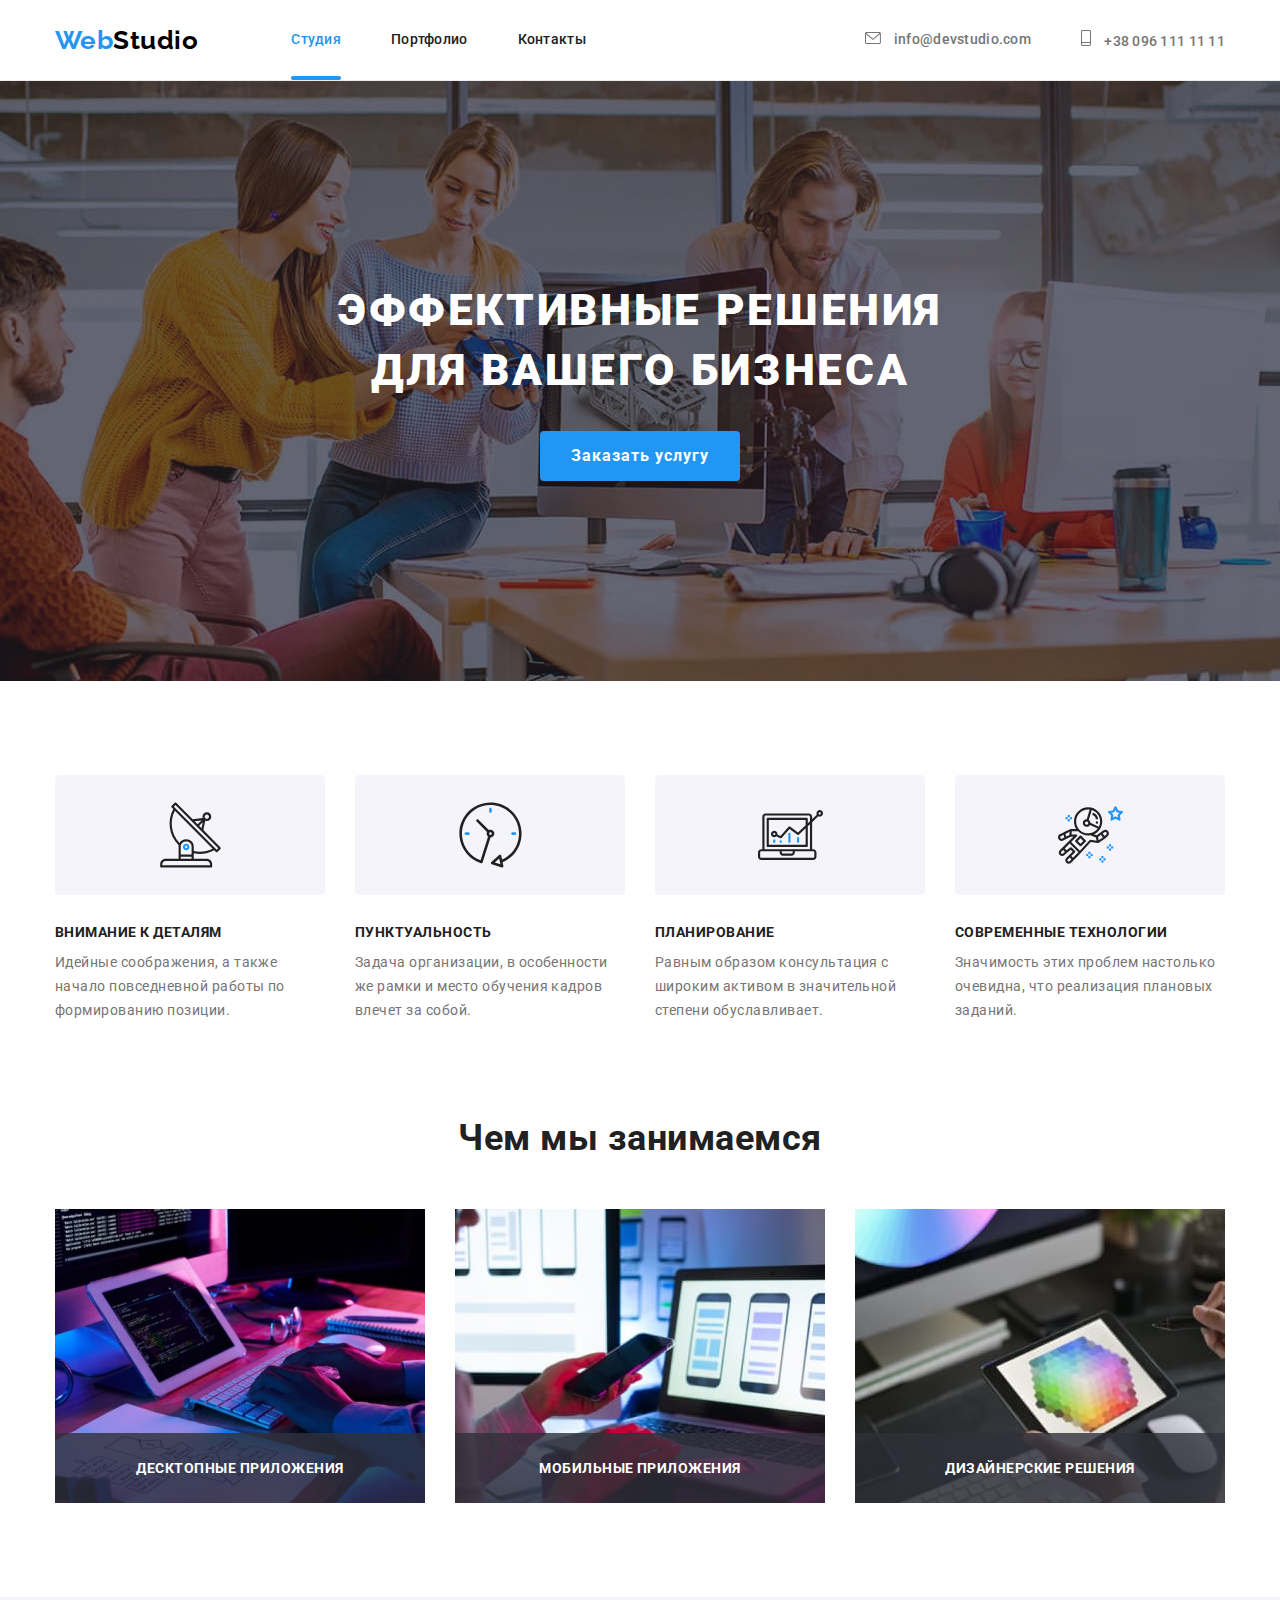
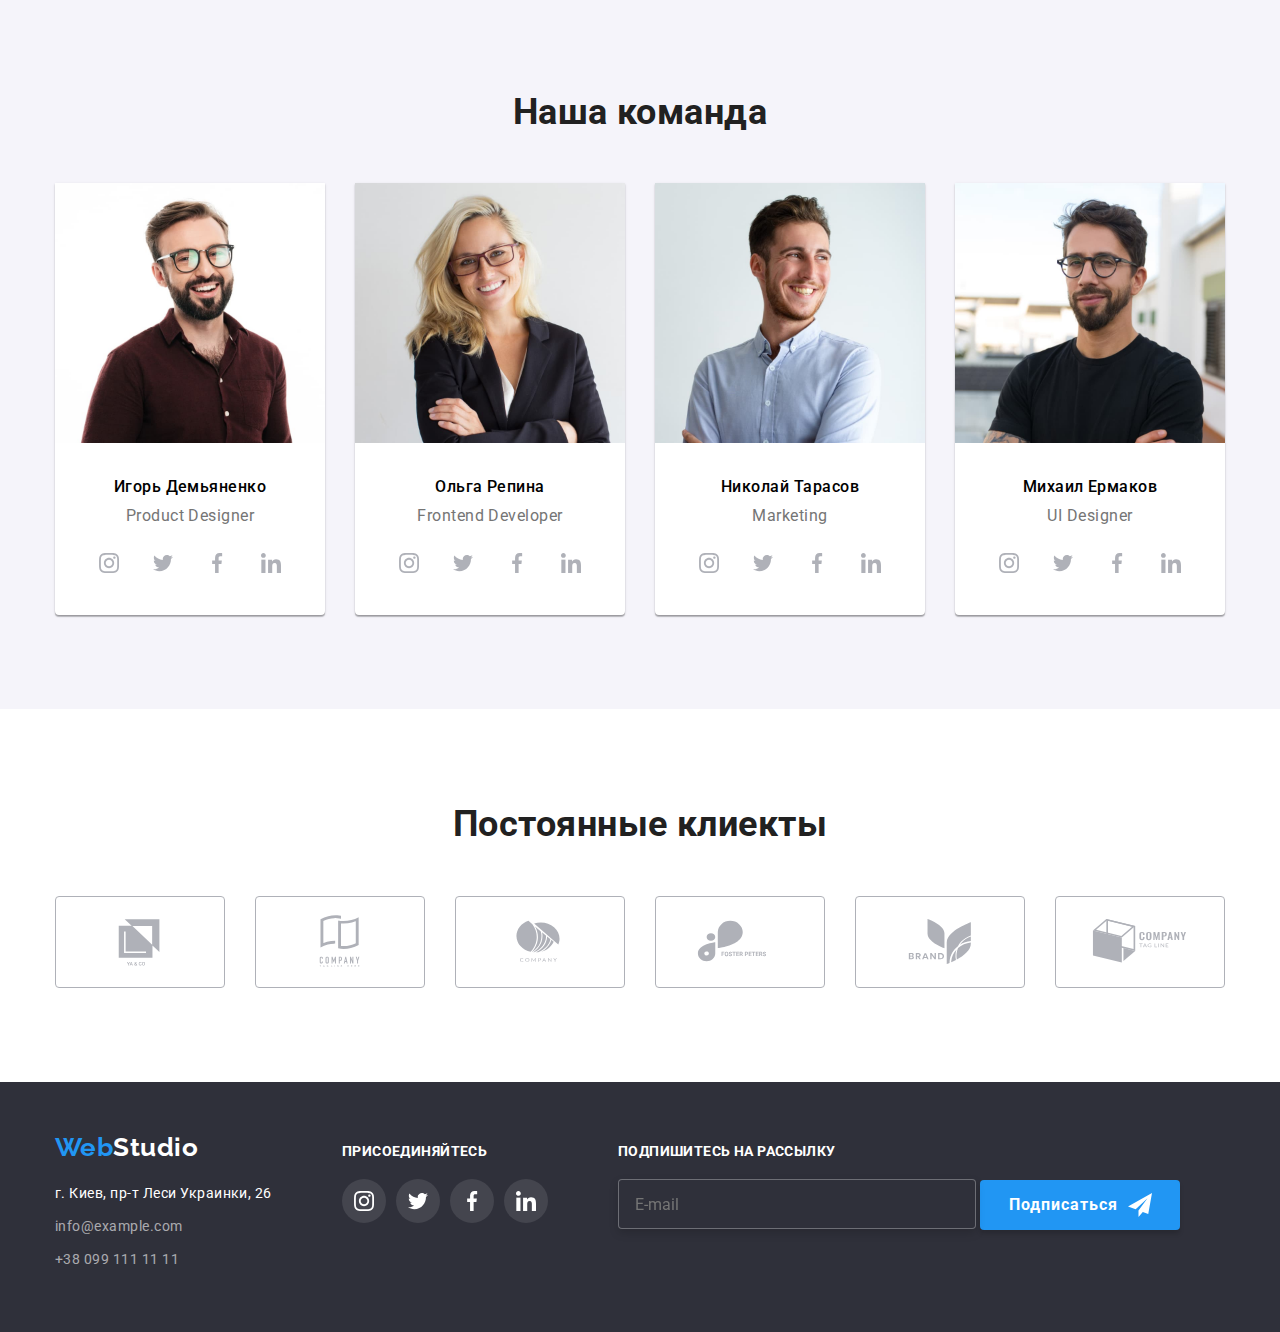
==== commit ee6c4828: "need fixed" ====
--- a/index.html
+++ b/index.html
@@ -18,7 +18,7 @@
   <body class="body">
     <!-- хедер -->
 
-    <!-- <header class="site-heder">
+    <header class="site-heder">
       <div class="container main-heder">
         <nav class="nav-title">
           <a href="./index.html" class="logo"
@@ -29,6 +29,22 @@
             <li class="nav__item"><a class="nav__link" href="./portfolio.html">Портфолио</a></li>
             <li class="nav__item"><a class="nav__link" href="">Контакты</a></li>
           </ul>
+          <button
+            type="button"
+            class="nav__button"
+            aria-controls="nav__menu"
+            aria-expanded="false"
+            data-menu-button
+          >
+            <svg width="40px" height="40px" aria-label="Переключатель мобильного меню">
+              <use class="nav__button-menu" href="./images/symbol-defs.svg#icon-mobile-menu"></use>
+              <use
+                class="nav__button-cross"
+                href="./images/symbol-defs.svg#icon-mobile-cross"
+              ></use>
+            </svg>
+          </button>
+          <div class="nav__menu" id="nav__menu" data-menu></div>
         </nav>
 
         <ul class="auth">
@@ -50,7 +66,7 @@
           </li>
         </ul>
       </div>
-    </header> -->
+    </header>
     <!-- Розділ мейн -->
     <main class="primary">
       <!-- Герой -->
@@ -523,7 +539,7 @@
         </form>
       </div>
     </div>
-    <script src="./js/mobile-menu.js"></script>
+    <script src="./js/menu.js"></script>
     <script src="./js/modal.js"></script>
   </body>
 </html>
--- a/css/main.min.css
+++ b/css/main.min.css
@@ -1 +1 @@
-:root{--primary-text-color: #212121;--secondary-text-color: #757575;--bg-hover-logo: #2196F3 }.body{--primary-text-color: #212121;font-family:Roboto,sans-serif;letter-spacing:.03em}a{text-decoration:none}ul{list-style:none}h1,h2,h3,p,ul{margin:0;padding:0}.container{width:100%;margin-right:auto;margin-left:auto;padding-right:15px;padding-left:15px}@media screen and (min-width: 480px){.container{width:480px}}@media screen and (min-width: 768px){.container{width:768px}}@media screen and (min-width: 1200px){.container{width:1200px}}.site-heder{border-bottom:1px solid #ececec}.main-heder,.nav-title{display:flex;align-items:center}.logo{margin-right:93px;font-family:"Raleway";font-weight:700;font-size:26px;line-height:1.19;text-decoration:none}.logo__web{color:var(--bg-hover-logo)}.logo__studio{color:#000}.nav{display:flex}.nav__item:not(:last-child){margin-right:50px}.nav__item{position:relative}.nav__link{display:block;padding-top:32px;padding-bottom:32px;color:var(--primary-text-color);font-weight:500;font-size:14px;line-height:1.14;letter-spacing:.02em;transition:250ms cubic-bezier(0.4, 0, 0.2, 1)}.nav__link:hover,.nav__link:focus{color:var(--bg-hover-logo)}.nav__link.current{color:var(--bg-hover-logo)}.current::after{content:"";position:absolute;bottom:0;left:0;width:100%;height:4px;color:var(--bg-hover-logo);background:var(--bg-hover-logo);border-radius:2px}.auth{display:flex;margin-left:auto}.auth .auth__item+.auth__item{margin-left:50px}.auth__link{color:var(--secondary-text-color);font-weight:500;font-size:14px;line-height:1.14;letter-spacing:.02em;transition:250ms cubic-bezier(0.4, 0, 0.2, 1)}.auth__link:hover,.auth__link:focus{color:var(--bg-hover-logo)}.auth__link:hover .auth__icon,.auth__link:focus .auth__icon{fill:var(--bg-hover-logo)}.auth__icon{margin-right:10px;fill:var(--secondary-text-color)}.hyro{text-align:center;padding-top:200px;padding-bottom:200px}@media screen and (max-width: 768px){.hyro{padding-top:118px;padding-bottom:118px}}.overlay{margin-right:auto;margin-left:auto;max-width:1600px;height:600px;background-image:linear-gradient(to right, rgba(47, 48, 58, 0.4), rgba(47, 48, 58, 0.4)),url("../images/bcg.jpg");background-repeat:no-repeat;background-position:center}@media screen and (max-width: 768px){.overlay{height:400px;min-width:480px;background-size:cover}}.hyro__text{color:#fff;font-weight:900;font-size:44px;line-height:1.36;letter-spacing:.06em;text-transform:uppercase;width:696px;height:120px;margin-right:auto;margin-left:auto;margin-bottom:30px}@media screen and (max-width: 768px){.hyro__text{width:360px;height:84px;font-size:26px;line-height:1.62;text-align:center}}.button{background-color:var(--bg-hover-logo);color:#fff;border:none;cursor:pointer;font-weight:700;font-size:16px;line-height:1.88;letter-spacing:.06em;font-family:inherit;width:200px;height:50px;border-radius:4px;margin-left:auto;margin-right:auto}.backdrop{position:fixed;top:0;left:0;width:100%;height:100%;background-color:rgba(0,0,0,.2);opacity:1;transition:opacity 250ms cubic-bezier(0.4, 0, 0.2, 1),visibility 250ms cubic-bezier(0.4, 0, 0.2, 1)}.backdrop.is-hidden{opacity:0;pointer-events:none;visibility:hidden}.backdrop.is-hidden .modal{transform:translate(-50%, -50%) scale(0.7)}.modal{position:absolute;top:50%;left:50%;transform:translate(-50%, -50%) scale(1);transition:transform 250ms cubic-bezier(0.4, 0, 0.2, 1),opacity 250ms cubic-bezier(0.4, 0, 0.2, 1);width:528px;height:581px;padding:40px;background-color:#fff;box-shadow:0px 1px 3px rgba(0,0,0,.12),0px 1px 1px rgba(0,0,0,.14),0px 2px 1px rgba(0,0,0,.2);border-radius:4px}@media screen and (max-width: 1199px){.modal{width:450px;height:609px}}.modal__btn{position:absolute;top:8px;right:8px;display:flex;justify-content:center;align-items:center;width:30px;height:30px;border-radius:50%;border-color:rgba(0,0,0,.1);background-color:#fff}.modal__btn:hover,.modal__btn:focus{fill:var(--bg-hover-logo)}.form-title{font-weight:700;font-size:20px;line-height:1.15;text-align:center;letter-spacing:.03em;color:var(--primary-text-color);margin-bottom:12px}@media screen and (max-width: 1199px){.form-title{line-height:1.5}}.form__modal{position:relative}.form__name{display:inline-flex;flex-direction:column;width:100%;font-weight:400;font-size:12px;line-height:1.17;letter-spacing:.01em;color:var(--secondary-text-color)}.form__item{position:relative;width:100%;margin-top:4px;margin-bottom:10px}.form__input{display:block;width:100%;height:40px;padding-left:35px;padding-right:35px;border:1px solid rgba(33,33,33,.2);border-radius:4px;transition:250ms cubic-bezier(0.4, 0, 0.2, 1)}.form__input:hover,.form__input:focus{border-color:var(--bg-hover-logo)}.form__input:hover+.form-icon{fill:var(--bg-hover-logo)}.form__input:focus+.form-icon{fill:var(--bg-hover-logo)}.form-icon{position:absolute;display:block;top:50%;left:25px;transform:translate(-50%, -50%);height:18px}.form__area{display:block;padding:12px 16px;height:120px;resize:none;margin-bottom:20px}.form__area::placeholder{font-weight:400;font-size:12px;line-height:1.17;letter-spacing:.01em;color:rgba(117,117,117,.5)}.form__checkbox{margin-bottom:30px}.checkbox__label{display:flex;justify-content:center;align-items:center}.checkbox__text{position:relative;font-weight:400;font-size:14px;line-height:1.71;letter-spacing:.03em;color:var(--secondary-text-color)}@media screen and (max-width: 1199px){.checkbox__text{line-height:1.17;font-size:12px}}.checkbox__before{display:inline-flex;width:16px;height:15px;border:2px solid #000;border-radius:2px;box-shadow:0px 4px 4px rgba(0,0,0,.25);background-color:rgba(0,0,0,0);margin-right:8px;justify-content:center;align-items:center}.checkbox__before svg{fill:#fff;opacity:0}.checkbox__input{position:absolute;width:1px;height:1px;margin:-1px;border:0;padding:0;white-space:nowrap;clip-path:inset(100%);clip:rect(0 0 0 0);overflow:hidden;transition:250ms cubic-bezier(0.4, 0, 0.2, 1)}.checkbox__input:checked+.checkbox__before{background-color:var(--bg-hover-logo);border-color:var(--bg-hover-logo)}.checkbox__input:checked+.checkbox__before svg{opacity:1}.checkbox__link{font-weight:400;font-size:14px;line-height:1.71;letter-spacing:.03em;color:var(--bg-hover-logo);text-decoration:underline}@media screen and (max-width: 1199px){.checkbox__link{line-height:1.17;font-size:12px}}.button--form{display:block;box-shadow:0px 4px 4px rgba(0,0,0,.15);margin-bottom:40px;margin-left:auto;margin-right:auto}.section{padding-top:94px;padding-bottom:94px}@media screen and (max-width: 767px){.section{padding-top:60px;padding-bottom:60px}}.visually-hidden{position:absolute;width:1px;height:1px;margin:-1px;border:0;padding:0;white-space:nowrap;clip-path:inset(100%);clip:rect(0 0 0 0);overflow:hidden}.benefits__list{display:flex}@media screen and (max-width: 767px){.benefits__list{display:block;width:480px}}@media screen and (min-width: 768px)and (max-width: 1199px){.benefits__list{flex-wrap:wrap}}.benefit__item{margin-right:30px}@media screen and (max-width: 767px){.benefit__item{margin-right:0}.benefit__item:not(:last-child){margin-bottom:30px}}@media screen and (min-width: 768px)and (max-width: 1199px){.benefit__item{width:calc((100% - 60px)/2)}.benefit__item:nth-child(2n){margin-right:0}.benefit__item:nth-child(-n+2){margin-bottom:57px}}.benefit__item:last-child{margin-right:0px}.benefit__blok{display:flex;background:#f5f4fa;border-radius:4px;justify-content:center;align-items:center;margin-bottom:30px;height:120px}.benefit__icon{width:65px;height:70px}.benefit__subtitle{color:var(--primary-text-color);font-weight:700;font-size:14px;line-height:1.14;text-transform:uppercase;margin-bottom:10px}@media screen and (max-width: 767px){.benefit__subtitle{text-align:center}}.benefit__text{color:var(--secondary-text-color);width:270px;font-weight:400;font-size:14px;line-height:1.71}@media screen and (max-width: 1199px){.benefit__text{display:inline}}.work__section{padding-bottom:94px}@media screen and (max-width: 1199px){.work__section{display:none}}.work__title{color:var(--primary-text-color);font-weight:700;font-size:36px;line-height:1.17;text-align:center;margin-bottom:50px}.work__list{display:flex}.work__item{position:relative;margin-right:30px}.work__item:last-child{margin-right:0px}.work__image{display:block}.work__position{position:absolute;width:100%;height:70px;bottom:0;padding-top:27px;padding-bottom:27px;font-style:normal;font-weight:700;font-size:14px;line-height:16px;text-align:center;text-transform:uppercase;color:#fff;background-image:linear-gradient(to right, rgba(47, 48, 58, 0.8), rgba(47, 48, 58, 0.8))}@media screen and (max-width: 1199px){.section{padding-top:60px;padding-bottom:60px}}@media screen and (max-width: 767px){.section{min-width:480px}}.backcolor{background-color:#f5f4fa}.team__title{color:var(--primary-text-color);font-weight:700;font-size:36px;line-height:1.17;text-align:center;margin-bottom:50px}@media screen and (max-width: 1199px){.team__title{font-size:28px;line-height:1.18;margin-bottom:30px}}.team__list{display:flex}@media screen and (max-width: 767px){.team__list{display:block}}@media screen and (min-width: 768px)and (max-width: 1199px){.team__list{display:flex;flex-wrap:wrap}}.team__item{width:277.5px;margin-right:30px;background-color:#fff;box-shadow:0px 1px 3px rgba(0,0,0,.12),0px 1px 1px rgba(0,0,0,.14),0px 2px 1px rgba(0,0,0,.2);border-radius:0px 0px 4px 4px}@media screen and (max-width: 767px){.team__item{width:100%;margin-right:0}.team__item:not(:last-child){margin-bottom:30px}}@media screen and (min-width: 768px)and (max-width: 1199px){.team__item{width:calc((100% - 60px)/2)}.team__item:nth-child(2n){margin-right:0}.team__item:nth-child(-n+2){margin-bottom:30px}}.team__item:last-child{margin-right:0}.team__image{width:100%}.team__description{padding-top:30px}.team-subtitle{font-weight:500;font-size:16px;line-height:1.19;text-align:center;margin-bottom:10px}.team__text{color:var(--secondary-text-color);font-weight:400;font-size:16px;line-height:1.19;text-align:center;margin-bottom:16px}.social{padding-left:32px;padding-right:32px;padding-bottom:30px}.social__list{display:flex;justify-content:center;align-items:center}.social__item:not(:last-child){margin-right:10px}.social__link{display:flex;width:44px;height:44px;align-items:center;justify-content:center;border-radius:50px;fill:#afb1b8;transition:250ms cubic-bezier(0.4, 0, 0.2, 1)}.social__link:hover,.social__link:focus{background-color:var(--bg-hover-logo);border-radius:50px;fill:#fff}.social__link:hover .social__icons,.social__link:focus .social__icons{fill:#fff;transition:250ms cubic-bezier(0.4, 0, 0.2, 1)}@media screen and (max-width: 1199px){.section{padding-top:60px;padding-bottom:60px}}.clients__title{color:var(--primary-text-color);font-weight:700;font-size:36px;line-height:1.17;text-align:center;margin-bottom:50px}@media screen and (max-width: 1199px){.clients__title{font-size:28px;line-height:1.18;margin-bottom:30px}}.clients__list{display:flex;justify-content:center;align-items:center}@media screen and (max-width: 1199px){.clients__list{flex-wrap:wrap}}.clients__item:not(:last-child){margin-right:30px}@media screen and (max-width: 767px){.clients__item{width:calc((100% - 30px)/2)}.clients__item:nth-child(2n){margin-right:0}.clients__item:nth-child(-n+4){margin-bottom:30px}}@media screen and (min-width: 768px)and (max-width: 1199px){.clients__item{width:calc((100% - 60px)/3)}.clients__item:nth-child(-n+3){margin-bottom:30px}}.clients__link{display:flex;border:1px solid #afb1b8;justify-content:center;align-items:center;border-radius:4px;width:170px;height:92px;transition:250ms cubic-bezier(0.4, 0, 0.2, 1)}.clients__link:hover,.clients__link:focus{color:var(--bg-hover-logo);border-color:var(--bg-hover-logo)}.clients__link:hover .clients__icons,.clients__link:focus .clients__icons{fill:var(--bg-hover-logo)}@media screen and (max-width: 1199px){.clients__link{display:inline-flex;width:100%}}.clients__icons{fill:#afb1b8;transition:250ms cubic-bezier(0.4, 0, 0.2, 1)}.clients__icons:hover,.clients__icons:focus{fill:var(--bg-hover-logo);transition:250ms cubic-bezier(0.4, 0, 0.2, 1)}.site__footer{background-color:#2f303a;padding-top:50px;padding-bottom:60px}@media screen and (max-width: 767px){.site__footer{min-width:480px}}.footer{display:flex;align-items:baseline}@media screen and (max-width: 767px){.footer{flex-direction:column}}@media screen and (min-width: 768px)and (max-width: 1199px){.footer{flex-wrap:wrap;align-items:baseline;justify-content:space-around}}.footer-auth{margin-right:70px}@media screen and (max-width: 767px){.footer-auth{margin-bottom:60px;margin-left:auto;margin-right:auto}}.logo--footer{display:block;margin-right:auto;margin-bottom:20px}@media screen and (max-width: 1199px){.logo--footer{font-size:24px;line-height:1.17;text-align:center}}.logo__studio--white{color:#fff}.address{font-family:Roboto,sans-serif}.address__item:not(:last-child){margin-bottom:9px}.address__link{display:block;font-weight:400;font-size:14px;line-height:1.71;font-style:normal}@media screen and (max-width: 1199px){.address__link{text-align:center}}.link--maps{color:#fff}.link--contacts{color:rgba(255,255,255,.6);transition:250ms cubic-bezier(0.4, 0, 0.2, 1)}.link--contacts:hover,.link--contacts:focus{color:var(--bg-hover-logo)}.footer__net{margin-right:93px;margin-right:70px}@media screen and (max-width: 767px){.footer__net{margin-bottom:60px;margin-left:auto;margin-right:auto}}.footer__subtitle{color:#fff;font-style:normal;font-weight:700;font-size:14px;line-height:1.14;letter-spacing:.03em;text-transform:uppercase;margin-bottom:20px}@media screen and (max-width: 1199px){.footer__subtitle{text-align:center}}.footer__link{background:rgba(255,255,255,.1)}.footer__icons{fill:#fff}@media screen and (max-width: 767px){.footer__letter{margin-left:auto;margin-right:auto}}@media screen and (min-width: 768px)and (max-width: 1199px){.footer__letter{margin-top:60px}}@media screen and (max-width: 767px){.footer__form{display:flex;flex-direction:column}}@media screen and (min-width: 768px)and (max-width: 1199px){.footer__form{display:flex;flex-direction:column}}.footer__input{width:358px;height:50px;background-color:#2f303a;border:1px solid rgba(255,255,255,.3);filter:drop-shadow(0px 4px 4px rgba(0, 0, 0, 0.15));border-radius:4px;padding-left:16px;color:#fff;font-weight:400;font-size:16px;line-height:1.25}@media screen and (max-width: 767px){.footer__input{width:450px;margin-bottom:20px}}@media screen and (min-width: 768px)and (max-width: 1199px){.footer__input{width:450px;margin-bottom:20px}}.button--footer{display:inline-flex;align-items:center;justify-content:center;box-shadow:0px 4px 4px rgba(0,0,0,.15);border:rgba(0,0,0,0)}@media screen and (max-width: 767px){.button--footer{margin-left:auto;margin-right:auto}}@media screen and (min-width: 768px)and (max-width: 1199px){.button--footer{width:200px;margin-left:auto;margin-right:auto}}.btn__footer__text{margin-right:10px}.btn__telegram{fill:#fff}.btn__list{display:flex;margin-left:auto;margin-right:auto;justify-content:center;margin-bottom:50px}.btn__item{margin-right:8px}.btn__item:last-child{margin-right:0px}.btn{background-color:#f5f4fa;color:var(--primary-text-color);border:none;cursor:pointer;font-weight:500;font-size:16px;line-height:1.63;text-align:center;font-family:inherit;border-radius:4px;padding:6px 22px;transition:250ms cubic-bezier(0.4, 0, 0.2, 1)}.btn:hover,.btn:focus{background-color:var(--bg-hover-logo);color:#fff;box-shadow:0px 3px 1px rgba(0,0,0,.1),0px 1px 2px rgba(0,0,0,.08),0px 2px 2px rgba(0,0,0,.12);border-radius:4px}.portfolio__list{display:flex;margin-right:auto;margin-left:auto;flex-wrap:wrap}.portfolio__item{width:370px;margin-right:30px;margin-bottom:30px;transition:250ms cubic-bezier(0.4, 0, 0.2, 1)}.portfolio__item:hover{box-shadow:0px 1px 1px rgba(0,0,0,.12),0px 4px 4px rgba(0,0,0,.06),1px 4px 6px rgba(0,0,0,.16)}.portfolio__item:nth-child(3n){margin-right:0px}.portfolio__item:nth-last-child(-n+3){margin-bottom:0px}.portfolio__relative{position:relative;overflow:hidden}.portfolio__overlay{position:absolute;top:0;width:100%;height:100%;background-color:rgba(33,150,243,.9);color:#fff;transform:translateY(100%);transition:transform 250ms cubic-bezier(0.4, 0, 0.2, 1),opacity 250ms cubic-bezier(0.4, 0, 0.2, 1)}.portfolio__link:hover .portfolio__overlay,.portfolio__link:focus .portfolio__overlay{transform:translateY(0);opacity:1}.overlay__image{padding:63px 24px;color:#fff;font-style:normal;font-weight:400;font-size:18px;line-height:1.56}.portfolio__image{display:block}.portfolio__description{padding:20px;border:1px solid #eee}.portfolio__title{color:var(--primary-text-color);font-weight:700;font-size:18px;line-height:2;letter-spacing:.06em}.portfolio__text{margin-top:4px;color:var(--secondary-text-color);font-weight:400;font-size:16px;line-height:1.88}/*# sourceMappingURL=main.min.css.map */+:root{--primary-text-color: #212121;--secondary-text-color: #757575;--bg-hover-logo: #2196F3 }.body{--primary-text-color: #212121;font-family:Roboto,sans-serif;letter-spacing:.03em}a{text-decoration:none}ul{list-style:none}h1,h2,h3,p,ul{margin:0;padding:0}.container{width:100%;margin-right:auto;margin-left:auto;padding-right:15px;padding-left:15px}@media screen and (min-width: 480px){.container{width:480px}}@media screen and (min-width: 768px){.container{width:768px}}@media screen and (min-width: 1200px){.container{width:1200px}}.site-heder{border-bottom:1px solid #ececec}.main-heder,.nav-title{display:flex;align-items:center}@media screen and (max-width: 767px){.nav-title{justify-content:space-between;width:100%}}@media screen and (max-width: 767px){.main-heder{position:relative;width:480px}}.logo{margin-right:93px;font-family:"Raleway";font-weight:700;font-size:26px;line-height:1.19;text-decoration:none}@media screen and (max-width: 1199px){.logo{display:block;font-size:24px;line-height:1.17;padding:15px 0}}.logo__web{color:var(--bg-hover-logo)}.logo__studio{color:#000}.nav{display:flex}@media screen and (max-width: 767px){.nav{display:none}}@media screen and (min-width: 768px)and (max-width: 1199px){.nav{align-items:center}}.nav__item:not(:last-child){margin-right:50px}.nav__item{position:relative}.nav__link{display:block;padding-top:32px;padding-bottom:32px;color:var(--primary-text-color);font-weight:500;font-size:14px;line-height:1.14;letter-spacing:.02em;transition:250ms cubic-bezier(0.4, 0, 0.2, 1)}.nav__link:hover,.nav__link:focus{color:var(--bg-hover-logo)}.nav__link.current{color:var(--bg-hover-logo)}.current::after{content:"";position:absolute;bottom:0;left:0;width:100%;height:4px;color:var(--bg-hover-logo);background:var(--bg-hover-logo);border-radius:2px}.nav__button{display:inline-flex;padding:0;margin:o;border:none;background-color:rgba(0,0,0,0);z-index:2}.nav__button .nav__button-cross{display:none}.nav__button.is-open .nav__button-cross{display:block}.nav__button.is-open .nav__button-menu{display:none}@media screen and (min-width: 767px){.nav__button{display:none}}.nav__menu{display:none;position:absolute;top:0;left:0;width:100%;height:796px;padding-left:40px;padding-top:48px;padding-bottom:48px;background:#fff;box-shadow:0px 4px 8px rgba(0,0,0,.04),0px 2px 4px rgba(0,0,0,.08),0px 1px 3px rgba(0,0,0,.16)}.nav__menu.is-open{display:block}.auth{display:flex;margin-left:auto}@media screen and (max-width: 767px){.auth{display:none}}@media screen and (min-width: 768px)and (max-width: 1199px){.auth{height:60px;flex-direction:column;justify-content:center}}.auth .auth__item+.auth__item{margin-left:50px}@media screen and (min-width: 768px)and (max-width: 1199px){.auth .auth__item+.auth__item{margin-left:0}}.auth__link{color:var(--secondary-text-color);font-weight:500;font-size:14px;line-height:1.14;letter-spacing:.02em;transition:250ms cubic-bezier(0.4, 0, 0.2, 1)}.auth__link:hover,.auth__link:focus{color:var(--bg-hover-logo)}.auth__link:hover .auth__icon,.auth__link:focus .auth__icon{fill:var(--bg-hover-logo)}@media screen and (min-width: 768px)and (max-width: 1199px){.auth__link{font-size:12px;line-height:1.17}}.auth__icon{margin-right:10px;fill:var(--secondary-text-color)}.hyro{text-align:center;padding-top:200px;padding-bottom:200px}@media screen and (max-width: 768px){.hyro{padding-top:118px;padding-bottom:118px}}.overlay{margin-right:auto;margin-left:auto;max-width:1600px;height:600px;background-image:linear-gradient(to right, rgba(47, 48, 58, 0.4), rgba(47, 48, 58, 0.4)),url("../images/bcg.jpg");background-repeat:no-repeat;background-position:center}@media screen and (max-width: 768px){.overlay{height:400px;min-width:480px;background-size:cover}}.hyro__text{color:#fff;font-weight:900;font-size:44px;line-height:1.36;letter-spacing:.06em;text-transform:uppercase;width:696px;height:120px;margin-right:auto;margin-left:auto;margin-bottom:30px}@media screen and (max-width: 768px){.hyro__text{width:360px;height:84px;font-size:26px;line-height:1.62;text-align:center}}.button{background-color:var(--bg-hover-logo);color:#fff;border:none;cursor:pointer;font-weight:700;font-size:16px;line-height:1.88;letter-spacing:.06em;font-family:inherit;width:200px;height:50px;border-radius:4px;margin-left:auto;margin-right:auto}.backdrop{position:fixed;top:0;left:0;width:100%;height:100%;background-color:rgba(0,0,0,.2);opacity:1;transition:opacity 250ms cubic-bezier(0.4, 0, 0.2, 1),visibility 250ms cubic-bezier(0.4, 0, 0.2, 1)}.backdrop.is-hidden{opacity:0;pointer-events:none;visibility:hidden}.backdrop.is-hidden .modal{transform:translate(-50%, -50%) scale(0.7)}.modal{position:absolute;top:50%;left:50%;transform:translate(-50%, -50%) scale(1);transition:transform 250ms cubic-bezier(0.4, 0, 0.2, 1),opacity 250ms cubic-bezier(0.4, 0, 0.2, 1);width:528px;height:581px;padding:40px;background-color:#fff;box-shadow:0px 1px 3px rgba(0,0,0,.12),0px 1px 1px rgba(0,0,0,.14),0px 2px 1px rgba(0,0,0,.2);border-radius:4px}@media screen and (max-width: 1199px){.modal{width:450px;height:609px}}.modal__btn{position:absolute;top:8px;right:8px;display:flex;justify-content:center;align-items:center;width:30px;height:30px;border-radius:50%;border-color:rgba(0,0,0,.1);background-color:#fff}.modal__btn:hover,.modal__btn:focus{fill:var(--bg-hover-logo)}.form-title{font-weight:700;font-size:20px;line-height:1.15;text-align:center;letter-spacing:.03em;color:var(--primary-text-color);margin-bottom:12px}@media screen and (max-width: 1199px){.form-title{line-height:1.5}}.form__modal{position:relative}.form__name{display:inline-flex;flex-direction:column;width:100%;font-weight:400;font-size:12px;line-height:1.17;letter-spacing:.01em;color:var(--secondary-text-color)}.form__item{position:relative;width:100%;margin-top:4px;margin-bottom:10px}.form__input{display:block;width:100%;height:40px;padding-left:35px;padding-right:35px;border:1px solid rgba(33,33,33,.2);border-radius:4px;transition:250ms cubic-bezier(0.4, 0, 0.2, 1)}.form__input:hover,.form__input:focus{border-color:var(--bg-hover-logo)}.form__input:hover+.form-icon{fill:var(--bg-hover-logo)}.form__input:focus+.form-icon{fill:var(--bg-hover-logo)}.form-icon{position:absolute;display:block;top:50%;left:25px;transform:translate(-50%, -50%);height:18px}.form__area{display:block;padding:12px 16px;height:120px;resize:none;margin-bottom:20px}.form__area::placeholder{font-weight:400;font-size:12px;line-height:1.17;letter-spacing:.01em;color:rgba(117,117,117,.5)}.form__checkbox{margin-bottom:30px}.checkbox__label{display:flex;justify-content:center;align-items:center}.checkbox__text{position:relative;font-weight:400;font-size:14px;line-height:1.71;letter-spacing:.03em;color:var(--secondary-text-color)}@media screen and (max-width: 1199px){.checkbox__text{line-height:1.17;font-size:12px}}.checkbox__before{display:inline-flex;width:16px;height:15px;border:2px solid #000;border-radius:2px;box-shadow:0px 4px 4px rgba(0,0,0,.25);background-color:rgba(0,0,0,0);margin-right:8px;justify-content:center;align-items:center}.checkbox__before svg{fill:#fff;opacity:0}.checkbox__input{position:absolute;width:1px;height:1px;margin:-1px;border:0;padding:0;white-space:nowrap;clip-path:inset(100%);clip:rect(0 0 0 0);overflow:hidden;transition:250ms cubic-bezier(0.4, 0, 0.2, 1)}.checkbox__input:checked+.checkbox__before{background-color:var(--bg-hover-logo);border-color:var(--bg-hover-logo)}.checkbox__input:checked+.checkbox__before svg{opacity:1}.checkbox__link{font-weight:400;font-size:14px;line-height:1.71;letter-spacing:.03em;color:var(--bg-hover-logo);text-decoration:underline}@media screen and (max-width: 1199px){.checkbox__link{line-height:1.17;font-size:12px}}.button--form{display:block;box-shadow:0px 4px 4px rgba(0,0,0,.15);margin-bottom:40px;margin-left:auto;margin-right:auto}.section{padding-top:94px;padding-bottom:94px}@media screen and (max-width: 767px){.section{padding-top:60px;padding-bottom:60px}}.visually-hidden{position:absolute;width:1px;height:1px;margin:-1px;border:0;padding:0;white-space:nowrap;clip-path:inset(100%);clip:rect(0 0 0 0);overflow:hidden}.benefits__list{display:flex}@media screen and (max-width: 767px){.benefits__list{display:block;width:480px}}@media screen and (min-width: 768px)and (max-width: 1199px){.benefits__list{flex-wrap:wrap}}.benefit__item{margin-right:30px}@media screen and (max-width: 767px){.benefit__item{margin-right:0}.benefit__item:not(:last-child){margin-bottom:30px}}@media screen and (min-width: 768px)and (max-width: 1199px){.benefit__item{width:calc((100% - 60px)/2)}.benefit__item:nth-child(2n){margin-right:0}.benefit__item:nth-child(-n+2){margin-bottom:57px}}.benefit__item:last-child{margin-right:0px}.benefit__blok{display:flex;background:#f5f4fa;border-radius:4px;justify-content:center;align-items:center;margin-bottom:30px;height:120px}.benefit__icon{width:65px;height:70px}.benefit__subtitle{color:var(--primary-text-color);font-weight:700;font-size:14px;line-height:1.14;text-transform:uppercase;margin-bottom:10px}@media screen and (max-width: 767px){.benefit__subtitle{text-align:center}}.benefit__text{color:var(--secondary-text-color);width:270px;font-weight:400;font-size:14px;line-height:1.71}@media screen and (max-width: 1199px){.benefit__text{display:inline}}.work__section{padding-bottom:94px}@media screen and (max-width: 1199px){.work__section{display:none}}.work__title{color:var(--primary-text-color);font-weight:700;font-size:36px;line-height:1.17;text-align:center;margin-bottom:50px}.work__list{display:flex}.work__item{position:relative;margin-right:30px}.work__item:last-child{margin-right:0px}.work__image{display:block}.work__position{position:absolute;width:100%;height:70px;bottom:0;padding-top:27px;padding-bottom:27px;font-style:normal;font-weight:700;font-size:14px;line-height:16px;text-align:center;text-transform:uppercase;color:#fff;background-image:linear-gradient(to right, rgba(47, 48, 58, 0.8), rgba(47, 48, 58, 0.8))}@media screen and (max-width: 1199px){.section{padding-top:60px;padding-bottom:60px}}@media screen and (max-width: 767px){.section{min-width:480px}}.backcolor{background-color:#f5f4fa}.team__title{color:var(--primary-text-color);font-weight:700;font-size:36px;line-height:1.17;text-align:center;margin-bottom:50px}@media screen and (max-width: 1199px){.team__title{font-size:28px;line-height:1.18;margin-bottom:30px}}.team__list{display:flex}@media screen and (max-width: 767px){.team__list{display:block}}@media screen and (min-width: 768px)and (max-width: 1199px){.team__list{display:flex;flex-wrap:wrap}}.team__item{width:277.5px;margin-right:30px;background-color:#fff;box-shadow:0px 1px 3px rgba(0,0,0,.12),0px 1px 1px rgba(0,0,0,.14),0px 2px 1px rgba(0,0,0,.2);border-radius:0px 0px 4px 4px}@media screen and (max-width: 767px){.team__item{width:100%;margin-right:0}.team__item:not(:last-child){margin-bottom:30px}}@media screen and (min-width: 768px)and (max-width: 1199px){.team__item{width:calc((100% - 60px)/2)}.team__item:nth-child(2n){margin-right:0}.team__item:nth-child(-n+2){margin-bottom:30px}}.team__item:last-child{margin-right:0}.team__image{width:100%}.team__description{padding-top:30px}.team-subtitle{font-weight:500;font-size:16px;line-height:1.19;text-align:center;margin-bottom:10px}.team__text{color:var(--secondary-text-color);font-weight:400;font-size:16px;line-height:1.19;text-align:center;margin-bottom:16px}.social{padding-left:32px;padding-right:32px;padding-bottom:30px}.social__list{display:flex;justify-content:center;align-items:center}.social__item:not(:last-child){margin-right:10px}.social__link{display:flex;width:44px;height:44px;align-items:center;justify-content:center;border-radius:50px;fill:#afb1b8;transition:250ms cubic-bezier(0.4, 0, 0.2, 1)}.social__link:hover,.social__link:focus{background-color:var(--bg-hover-logo);border-radius:50px;fill:#fff}.social__link:hover .social__icons,.social__link:focus .social__icons{fill:#fff;transition:250ms cubic-bezier(0.4, 0, 0.2, 1)}@media screen and (max-width: 1199px){.section{padding-top:60px;padding-bottom:60px}}.clients__title{color:var(--primary-text-color);font-weight:700;font-size:36px;line-height:1.17;text-align:center;margin-bottom:50px}@media screen and (max-width: 1199px){.clients__title{font-size:28px;line-height:1.18;margin-bottom:30px}}.clients__list{display:flex;justify-content:center;align-items:center}@media screen and (max-width: 1199px){.clients__list{flex-wrap:wrap}}@media screen and (max-width: 767px){.clients__item{width:calc((100% - 30px)/2);margin-right:30px}.clients__item:nth-child(2n){margin-right:0}.clients__item:nth-child(-n+4){margin-bottom:30px}}@media screen and (min-width: 768px)and (max-width: 1199px){.clients__item{width:calc((100% - 60px)/3);margin-right:30px}.clients__item:nth-child(3n){margin-right:0}.clients__item:nth-child(-n+3){margin-bottom:30px}}@media screen and (min-width: 1200px){.clients__item:not(:last-child){margin-right:30px}}.clients__link{display:flex;border:1px solid #afb1b8;justify-content:center;align-items:center;border-radius:4px;width:170px;height:92px;transition:250ms cubic-bezier(0.4, 0, 0.2, 1)}.clients__link:hover,.clients__link:focus{color:var(--bg-hover-logo);border-color:var(--bg-hover-logo)}.clients__link:hover .clients__icons,.clients__link:focus .clients__icons{fill:var(--bg-hover-logo)}@media screen and (max-width: 1199px){.clients__link{display:inline-flex;width:100%}}.clients__icons{fill:#afb1b8;transition:250ms cubic-bezier(0.4, 0, 0.2, 1)}.clients__icons:hover,.clients__icons:focus{fill:var(--bg-hover-logo);transition:250ms cubic-bezier(0.4, 0, 0.2, 1)}.site__footer{background-color:#2f303a;padding-top:50px;padding-bottom:60px}@media screen and (max-width: 767px){.site__footer{min-width:480px}}.footer{display:flex;align-items:baseline}@media screen and (max-width: 767px){.footer{flex-direction:column}}@media screen and (min-width: 768px)and (max-width: 1199px){.footer{flex-wrap:wrap;align-items:baseline;justify-content:space-around}}.footer-auth{margin-right:70px}@media screen and (max-width: 767px){.footer-auth{margin-bottom:60px;margin-left:auto;margin-right:auto}}.logo--footer{display:block;margin-right:auto;margin-bottom:20px}@media screen and (max-width: 1199px){.logo--footer{font-size:24px;line-height:1.17;text-align:center}}.logo__studio--white{color:#fff}.address{font-family:Roboto,sans-serif}.address__item:not(:last-child){margin-bottom:9px}.address__link{display:block;font-weight:400;font-size:14px;line-height:1.71;font-style:normal}@media screen and (max-width: 1199px){.address__link{text-align:center}}.link--maps{color:#fff}.link--contacts{color:rgba(255,255,255,.6);transition:250ms cubic-bezier(0.4, 0, 0.2, 1)}.link--contacts:hover,.link--contacts:focus{color:var(--bg-hover-logo)}.footer__net{margin-right:93px;margin-right:70px}@media screen and (max-width: 767px){.footer__net{margin-bottom:60px;margin-left:auto;margin-right:auto}}.footer__subtitle{color:#fff;font-style:normal;font-weight:700;font-size:14px;line-height:1.14;letter-spacing:.03em;text-transform:uppercase;margin-bottom:20px}@media screen and (max-width: 1199px){.footer__subtitle{text-align:center}}.footer__link{background:rgba(255,255,255,.1)}.footer__icons{fill:#fff}@media screen and (max-width: 767px){.footer__letter{margin-left:auto;margin-right:auto}}@media screen and (min-width: 768px)and (max-width: 1199px){.footer__letter{margin-top:60px}}@media screen and (max-width: 767px){.footer__form{display:flex;flex-direction:column}}@media screen and (min-width: 768px)and (max-width: 1199px){.footer__form{display:flex;flex-direction:column}}.footer__input{width:358px;height:50px;background-color:#2f303a;border:1px solid rgba(255,255,255,.3);filter:drop-shadow(0px 4px 4px rgba(0, 0, 0, 0.15));border-radius:4px;padding-left:16px;color:#fff;font-weight:400;font-size:16px;line-height:1.25}@media screen and (max-width: 767px){.footer__input{width:450px;margin-bottom:20px}}@media screen and (min-width: 768px)and (max-width: 1199px){.footer__input{width:450px;margin-bottom:20px}}.button--footer{display:inline-flex;align-items:center;justify-content:center;box-shadow:0px 4px 4px rgba(0,0,0,.15);border:rgba(0,0,0,0)}@media screen and (max-width: 767px){.button--footer{margin-left:auto;margin-right:auto}}@media screen and (min-width: 768px)and (max-width: 1199px){.button--footer{width:200px;margin-left:auto;margin-right:auto}}.btn__footer__text{margin-right:10px}.btn__telegram{fill:#fff}.btn__list{display:flex;margin-left:auto;margin-right:auto;justify-content:center;margin-bottom:50px}@media screen and (max-width: 767px){.btn__list{flex-wrap:wrap;margin-bottom:40px;justify-content:flex-start}}.btn__item{margin-right:8px}@media screen and (max-width: 767px){.btn__item:nth-child(-n+3){margin-bottom:15px}}.btn__item:last-child{margin-right:0px}.btn{background-color:#f5f4fa;color:var(--primary-text-color);border:none;cursor:pointer;font-weight:500;font-size:16px;line-height:1.63;text-align:center;font-family:inherit;border-radius:4px;padding:6px 22px;transition:250ms cubic-bezier(0.4, 0, 0.2, 1)}.btn:hover,.btn:focus{background-color:var(--bg-hover-logo);color:#fff;box-shadow:0px 3px 1px rgba(0,0,0,.1),0px 1px 2px rgba(0,0,0,.08),0px 2px 2px rgba(0,0,0,.12);border-radius:4px}.portfolio__list{display:flex;margin-right:auto;margin-left:auto;flex-wrap:wrap}.portfolio__item{width:370px;margin-right:30px;margin-bottom:30px;transition:250ms cubic-bezier(0.4, 0, 0.2, 1)}.portfolio__item:hover{box-shadow:0px 1px 1px rgba(0,0,0,.12),0px 4px 4px rgba(0,0,0,.06),1px 4px 6px rgba(0,0,0,.16)}@media screen and (max-width: 767px){.portfolio__item{width:450px;margin-right:auto;margin-left:auto}}@media screen and (min-width: 768px){.portfolio__item{width:354px}}.portfolio__item:nth-child(3n){margin-right:0px}@media screen and (min-width: 768px){.portfolio__item:nth-child(2n){margin-right:0px}}@media screen and (min-width: 768px){.portfolio__item:nth-child(2n+1){margin-right:30px}}.portfolio__item:nth-last-child(-n+3){margin-bottom:0px}.portfolio__relative{position:relative;overflow:hidden}@media screen and (max-width: 1199px){.portfolio__image{width:100%}}@media screen and (min-width: 768px){.portfolio__image{width:354px}}.portfolio__overlay{position:absolute;top:0;width:100%;height:100%;background-color:rgba(33,150,243,.9);color:#fff;transform:translateY(100%);transition:transform 250ms cubic-bezier(0.4, 0, 0.2, 1),opacity 250ms cubic-bezier(0.4, 0, 0.2, 1)}.portfolio__link{display:flex;flex-direction:column}.portfolio__link:hover .portfolio__overlay,.portfolio__link:focus .portfolio__overlay{transform:translateY(0);opacity:1}.overlay__image{padding:63px 24px;color:#fff;font-style:normal;font-weight:400;font-size:18px;line-height:1.56}.portfolio__image{display:block}.portfolio__description{padding:20px;border:1px solid #eee}.portfolio__title{color:var(--primary-text-color);font-weight:700;font-size:18px;line-height:2;letter-spacing:.06em}.portfolio__text{margin-top:4px;color:var(--secondary-text-color);font-weight:400;font-size:16px;line-height:1.88}/*# sourceMappingURL=main.min.css.map */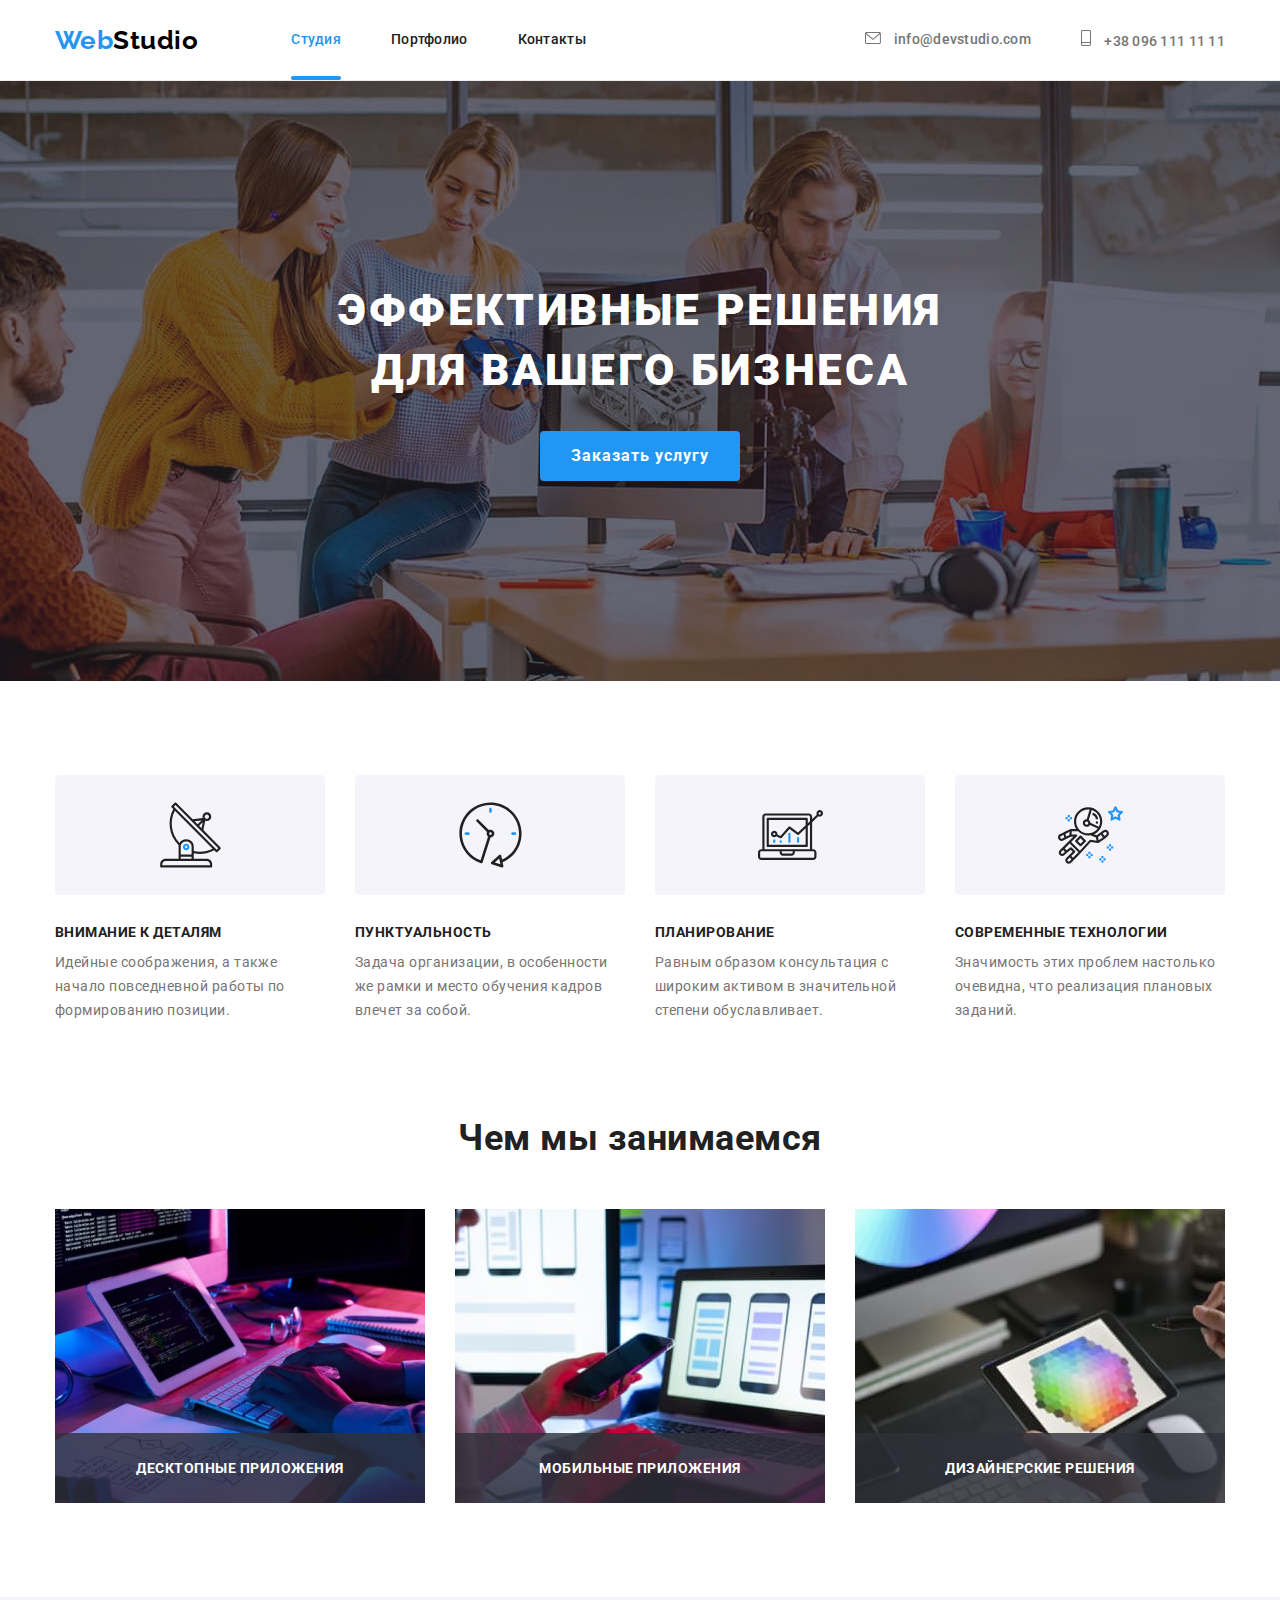
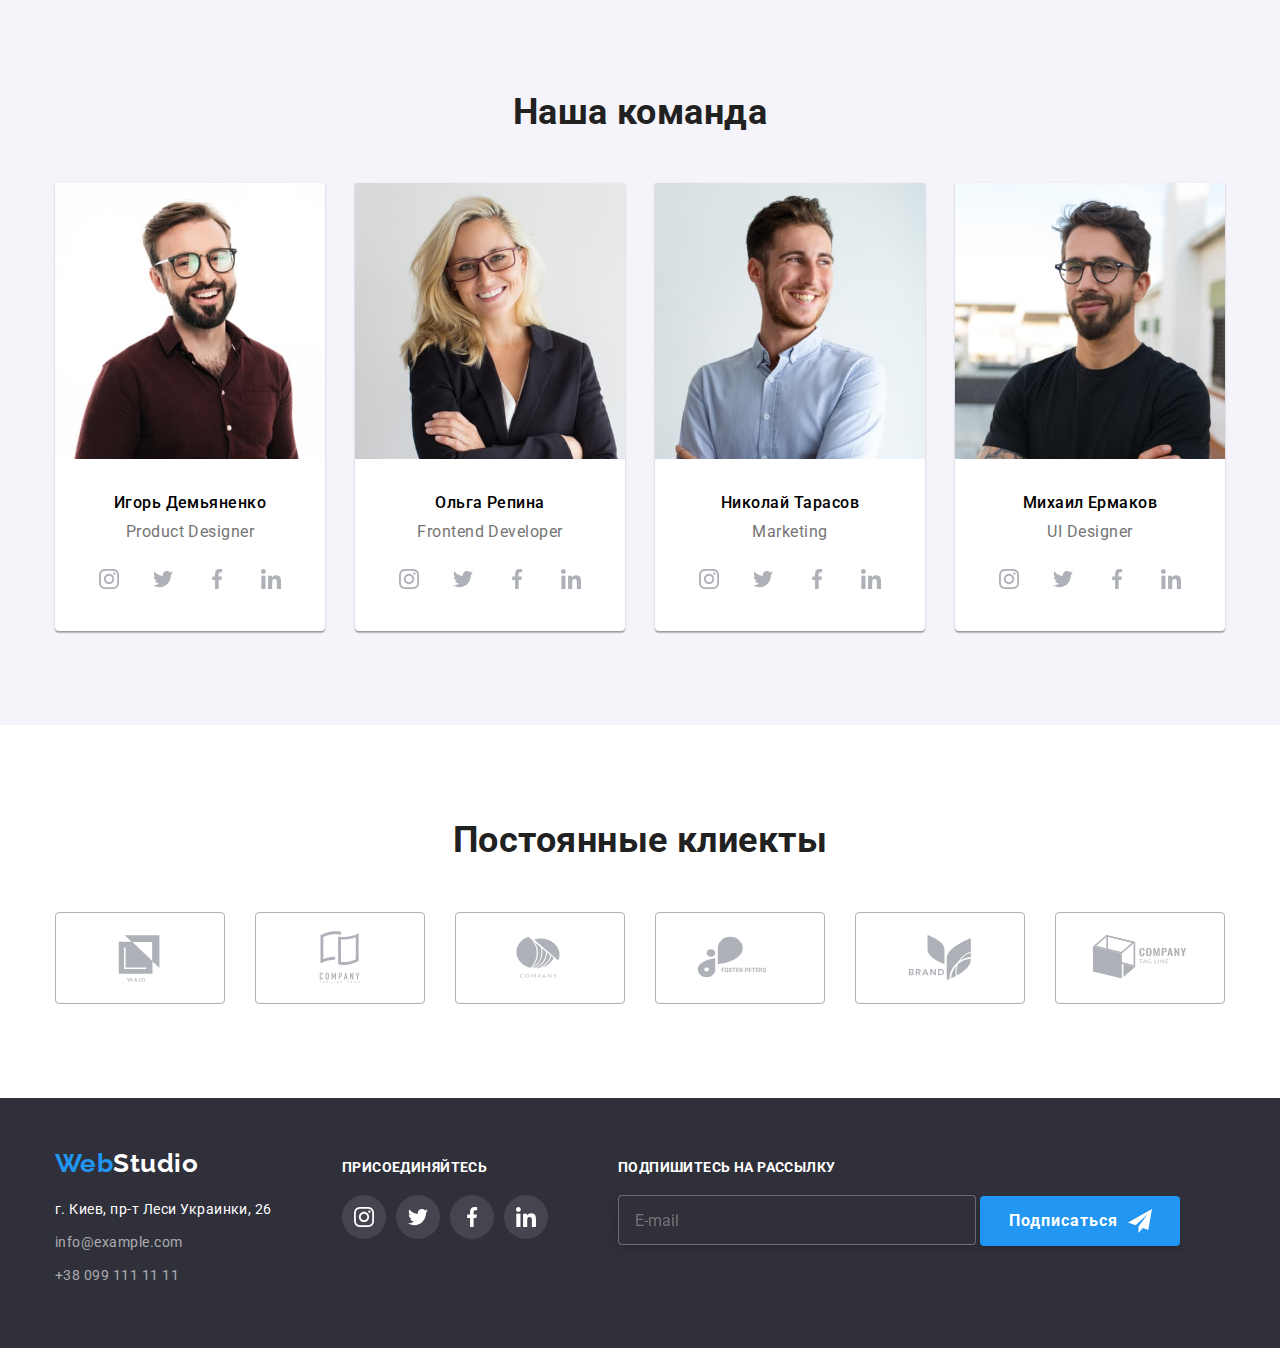
==== commit a602bd07: "finish" ====
--- a/index.html
+++ b/index.html
@@ -44,7 +44,31 @@
               ></use>
             </svg>
           </button>
-          <div class="nav__menu" id="nav__menu" data-menu></div>
+          <div class="nav__menu" id="nav__menu" data-menu>
+            <div class="nav__menu-box">
+              <ul class="nav__menu-list">
+                <li class="nav__menu-item"><a class="nav__menu-link" href="">Студия</a></li>
+                <li class="nav__menu-item">
+                  <a class="nav__menu-link" href="./portfolio.html">Портфолио</a>
+                </li>
+                <li class="nav__menu-item"><a class="nav__menu-link" href="">Контакты</a></li>
+              </ul>
+              <ul class="nav__auth-list">
+                <li class="nav__auth-item">
+                  <a class="nav__auth-link-blue" href="">+38 096 111 11 11</a>
+                </li>
+                <li class="nav__auth-item">
+                  <a class="nav__auth-link" href="">info@devstudio.com</a>
+                </li>
+              </ul>
+              <ul class="nav__social-list">
+                <li class="nav__social-item"><a class="nav__social-link" href="">Instagram</a></li>
+                <li class="nav__social-item"><a class="nav__social-link" href="">Twitter</a></li>
+                <li class="nav__social-item"><a class="nav__social-link" href="">Facebook</a></li>
+                <li class="nav__social-item"><a class="nav__social-link" href="">LinkedIn</a></li>
+              </ul>
+            </div>
+          </div>
         </nav>
 
         <ul class="auth">
@@ -138,6 +162,7 @@
             <li class="work__item">
               <img
                 class="work__image"
+                srcset="./images/office.jpg 1x, ./images/ofice2x.jpg 2x"
                 src="./images/office.jpg"
                 alt="The programer is working in the office"
                 width="370"
@@ -147,6 +172,7 @@
             <li class="work__item">
               <img
                 class="work__image"
+                srcset="./images/smartphones.jpg 1x, ./images/smartphones2x.jpg 2x"
                 src="./images/smartphones.jpg"
                 alt="The designer with smartphone"
                 width="370"
@@ -156,6 +182,7 @@
             <li class="work__item">
               <img
                 class="work__image"
+                srcset="./images/colour.jpg 1x, ./images/color2x.jpg 2x"
                 src="./images/colour.jpg"
                 alt="The designer is selecting colors"
                 width="370"
@@ -171,7 +198,13 @@
           <h2 class="team__title">Наша команда</h2>
           <ul class="team__list">
             <li class="team__item">
-              <img class="team__image" src="./images/igor.jpg" alt="Product Designer" width="270" />
+              <img
+                class="team__image"
+                srcset="../images/mobile/mobile-igor.jpg 1x, ../images/mobile/mobile-igor2x.jpg 2x"
+                src="./images/mobile/mobile-igor.jpg"
+                alt="Product Designer"
+                width="270"
+              />
               <div class="team__description">
                 <h3 class="team-subtitle">Игорь Демьяненко</h3>
                 <p class="team__text">Product Designer</p>
@@ -209,7 +242,8 @@
             <li class="team__item">
               <img
                 class="team__image"
-                src="./images/olga.jpg"
+                srcset="../images/mobile/mobile-olga.jpg 1x, ../images/mobile/mobile-olga2x.jpg 2x"
+                src="./images/mobile/mobile-olga.jpg"
                 alt="Frontend Developer"
                 width="270"
               />
@@ -248,7 +282,16 @@
               </div>
             </li>
             <li class="team__item">
-              <img class="team__image" src="./images/nikolay.jpg" alt="Marketing" width="270" />
+              <img
+                class="team__image"
+                srcset="
+                  ../images/mobile/mobile-nikolay.jpg   1x,
+                  ../images/mobile/mobile-nikolay2x.jpg 2x
+                "
+                src="./images/mobile/mobile-nikolay.jpg"
+                alt="Marketing"
+                width="270"
+              />
               <div class="team__description">
                 <h3 class="team-subtitle">Николай Тарасов</h3>
                 <p class="team__text">Marketing</p>
@@ -284,7 +327,16 @@
               </div>
             </li>
             <li class="team__item">
-              <img class="team__image" src="./images/misha.jpg" alt="UI Designer" width="270" />
+              <img
+                class="team__image"
+                srcset="
+                  ../images/mobile/mobile-misha.jpg   1x,
+                  ../images/mobile/mobile-misha2x.jpg 2x
+                "
+                src="./images/mobile/mobile-misha.jpg"
+                alt="UI Designer"
+                width="270"
+              />
               <div class="team__description">
                 <h3 class="team-subtitle">Михаил Ермаков</h3>
                 <p class="team__text">UI Designer</p>
--- a/css/main.min.css
+++ b/css/main.min.css
@@ -1 +1 @@
-:root{--primary-text-color: #212121;--secondary-text-color: #757575;--bg-hover-logo: #2196F3 }.body{--primary-text-color: #212121;font-family:Roboto,sans-serif;letter-spacing:.03em}a{text-decoration:none}ul{list-style:none}h1,h2,h3,p,ul{margin:0;padding:0}.container{width:100%;margin-right:auto;margin-left:auto;padding-right:15px;padding-left:15px}@media screen and (min-width: 480px){.container{width:480px}}@media screen and (min-width: 768px){.container{width:768px}}@media screen and (min-width: 1200px){.container{width:1200px}}.site-heder{border-bottom:1px solid #ececec}.main-heder,.nav-title{display:flex;align-items:center}@media screen and (max-width: 767px){.nav-title{justify-content:space-between;width:100%}}@media screen and (max-width: 767px){.main-heder{position:relative;width:480px}}.logo{margin-right:93px;font-family:"Raleway";font-weight:700;font-size:26px;line-height:1.19;text-decoration:none}@media screen and (max-width: 1199px){.logo{display:block;font-size:24px;line-height:1.17;padding:15px 0}}.logo__web{color:var(--bg-hover-logo)}.logo__studio{color:#000}.nav{display:flex}@media screen and (max-width: 767px){.nav{display:none}}@media screen and (min-width: 768px)and (max-width: 1199px){.nav{align-items:center}}.nav__item:not(:last-child){margin-right:50px}.nav__item{position:relative}.nav__link{display:block;padding-top:32px;padding-bottom:32px;color:var(--primary-text-color);font-weight:500;font-size:14px;line-height:1.14;letter-spacing:.02em;transition:250ms cubic-bezier(0.4, 0, 0.2, 1)}.nav__link:hover,.nav__link:focus{color:var(--bg-hover-logo)}.nav__link.current{color:var(--bg-hover-logo)}.current::after{content:"";position:absolute;bottom:0;left:0;width:100%;height:4px;color:var(--bg-hover-logo);background:var(--bg-hover-logo);border-radius:2px}.nav__button{display:inline-flex;padding:0;margin:o;border:none;background-color:rgba(0,0,0,0);z-index:2}.nav__button .nav__button-cross{display:none}.nav__button.is-open .nav__button-cross{display:block}.nav__button.is-open .nav__button-menu{display:none}@media screen and (min-width: 767px){.nav__button{display:none}}.nav__menu{display:none;position:absolute;top:0;left:0;width:100%;height:796px;padding-left:40px;padding-top:48px;padding-bottom:48px;background:#fff;box-shadow:0px 4px 8px rgba(0,0,0,.04),0px 2px 4px rgba(0,0,0,.08),0px 1px 3px rgba(0,0,0,.16)}.nav__menu.is-open{display:block}.auth{display:flex;margin-left:auto}@media screen and (max-width: 767px){.auth{display:none}}@media screen and (min-width: 768px)and (max-width: 1199px){.auth{height:60px;flex-direction:column;justify-content:center}}.auth .auth__item+.auth__item{margin-left:50px}@media screen and (min-width: 768px)and (max-width: 1199px){.auth .auth__item+.auth__item{margin-left:0}}.auth__link{color:var(--secondary-text-color);font-weight:500;font-size:14px;line-height:1.14;letter-spacing:.02em;transition:250ms cubic-bezier(0.4, 0, 0.2, 1)}.auth__link:hover,.auth__link:focus{color:var(--bg-hover-logo)}.auth__link:hover .auth__icon,.auth__link:focus .auth__icon{fill:var(--bg-hover-logo)}@media screen and (min-width: 768px)and (max-width: 1199px){.auth__link{font-size:12px;line-height:1.17}}.auth__icon{margin-right:10px;fill:var(--secondary-text-color)}.hyro{text-align:center;padding-top:200px;padding-bottom:200px}@media screen and (max-width: 768px){.hyro{padding-top:118px;padding-bottom:118px}}.overlay{margin-right:auto;margin-left:auto;max-width:1600px;height:600px;background-image:linear-gradient(to right, rgba(47, 48, 58, 0.4), rgba(47, 48, 58, 0.4)),url("../images/bcg.jpg");background-repeat:no-repeat;background-position:center}@media screen and (max-width: 768px){.overlay{height:400px;min-width:480px;background-size:cover}}.hyro__text{color:#fff;font-weight:900;font-size:44px;line-height:1.36;letter-spacing:.06em;text-transform:uppercase;width:696px;height:120px;margin-right:auto;margin-left:auto;margin-bottom:30px}@media screen and (max-width: 768px){.hyro__text{width:360px;height:84px;font-size:26px;line-height:1.62;text-align:center}}.button{background-color:var(--bg-hover-logo);color:#fff;border:none;cursor:pointer;font-weight:700;font-size:16px;line-height:1.88;letter-spacing:.06em;font-family:inherit;width:200px;height:50px;border-radius:4px;margin-left:auto;margin-right:auto}.backdrop{position:fixed;top:0;left:0;width:100%;height:100%;background-color:rgba(0,0,0,.2);opacity:1;transition:opacity 250ms cubic-bezier(0.4, 0, 0.2, 1),visibility 250ms cubic-bezier(0.4, 0, 0.2, 1)}.backdrop.is-hidden{opacity:0;pointer-events:none;visibility:hidden}.backdrop.is-hidden .modal{transform:translate(-50%, -50%) scale(0.7)}.modal{position:absolute;top:50%;left:50%;transform:translate(-50%, -50%) scale(1);transition:transform 250ms cubic-bezier(0.4, 0, 0.2, 1),opacity 250ms cubic-bezier(0.4, 0, 0.2, 1);width:528px;height:581px;padding:40px;background-color:#fff;box-shadow:0px 1px 3px rgba(0,0,0,.12),0px 1px 1px rgba(0,0,0,.14),0px 2px 1px rgba(0,0,0,.2);border-radius:4px}@media screen and (max-width: 1199px){.modal{width:450px;height:609px}}.modal__btn{position:absolute;top:8px;right:8px;display:flex;justify-content:center;align-items:center;width:30px;height:30px;border-radius:50%;border-color:rgba(0,0,0,.1);background-color:#fff}.modal__btn:hover,.modal__btn:focus{fill:var(--bg-hover-logo)}.form-title{font-weight:700;font-size:20px;line-height:1.15;text-align:center;letter-spacing:.03em;color:var(--primary-text-color);margin-bottom:12px}@media screen and (max-width: 1199px){.form-title{line-height:1.5}}.form__modal{position:relative}.form__name{display:inline-flex;flex-direction:column;width:100%;font-weight:400;font-size:12px;line-height:1.17;letter-spacing:.01em;color:var(--secondary-text-color)}.form__item{position:relative;width:100%;margin-top:4px;margin-bottom:10px}.form__input{display:block;width:100%;height:40px;padding-left:35px;padding-right:35px;border:1px solid rgba(33,33,33,.2);border-radius:4px;transition:250ms cubic-bezier(0.4, 0, 0.2, 1)}.form__input:hover,.form__input:focus{border-color:var(--bg-hover-logo)}.form__input:hover+.form-icon{fill:var(--bg-hover-logo)}.form__input:focus+.form-icon{fill:var(--bg-hover-logo)}.form-icon{position:absolute;display:block;top:50%;left:25px;transform:translate(-50%, -50%);height:18px}.form__area{display:block;padding:12px 16px;height:120px;resize:none;margin-bottom:20px}.form__area::placeholder{font-weight:400;font-size:12px;line-height:1.17;letter-spacing:.01em;color:rgba(117,117,117,.5)}.form__checkbox{margin-bottom:30px}.checkbox__label{display:flex;justify-content:center;align-items:center}.checkbox__text{position:relative;font-weight:400;font-size:14px;line-height:1.71;letter-spacing:.03em;color:var(--secondary-text-color)}@media screen and (max-width: 1199px){.checkbox__text{line-height:1.17;font-size:12px}}.checkbox__before{display:inline-flex;width:16px;height:15px;border:2px solid #000;border-radius:2px;box-shadow:0px 4px 4px rgba(0,0,0,.25);background-color:rgba(0,0,0,0);margin-right:8px;justify-content:center;align-items:center}.checkbox__before svg{fill:#fff;opacity:0}.checkbox__input{position:absolute;width:1px;height:1px;margin:-1px;border:0;padding:0;white-space:nowrap;clip-path:inset(100%);clip:rect(0 0 0 0);overflow:hidden;transition:250ms cubic-bezier(0.4, 0, 0.2, 1)}.checkbox__input:checked+.checkbox__before{background-color:var(--bg-hover-logo);border-color:var(--bg-hover-logo)}.checkbox__input:checked+.checkbox__before svg{opacity:1}.checkbox__link{font-weight:400;font-size:14px;line-height:1.71;letter-spacing:.03em;color:var(--bg-hover-logo);text-decoration:underline}@media screen and (max-width: 1199px){.checkbox__link{line-height:1.17;font-size:12px}}.button--form{display:block;box-shadow:0px 4px 4px rgba(0,0,0,.15);margin-bottom:40px;margin-left:auto;margin-right:auto}.section{padding-top:94px;padding-bottom:94px}@media screen and (max-width: 767px){.section{padding-top:60px;padding-bottom:60px}}.visually-hidden{position:absolute;width:1px;height:1px;margin:-1px;border:0;padding:0;white-space:nowrap;clip-path:inset(100%);clip:rect(0 0 0 0);overflow:hidden}.benefits__list{display:flex}@media screen and (max-width: 767px){.benefits__list{display:block;width:480px}}@media screen and (min-width: 768px)and (max-width: 1199px){.benefits__list{flex-wrap:wrap}}.benefit__item{margin-right:30px}@media screen and (max-width: 767px){.benefit__item{margin-right:0}.benefit__item:not(:last-child){margin-bottom:30px}}@media screen and (min-width: 768px)and (max-width: 1199px){.benefit__item{width:calc((100% - 60px)/2)}.benefit__item:nth-child(2n){margin-right:0}.benefit__item:nth-child(-n+2){margin-bottom:57px}}.benefit__item:last-child{margin-right:0px}.benefit__blok{display:flex;background:#f5f4fa;border-radius:4px;justify-content:center;align-items:center;margin-bottom:30px;height:120px}.benefit__icon{width:65px;height:70px}.benefit__subtitle{color:var(--primary-text-color);font-weight:700;font-size:14px;line-height:1.14;text-transform:uppercase;margin-bottom:10px}@media screen and (max-width: 767px){.benefit__subtitle{text-align:center}}.benefit__text{color:var(--secondary-text-color);width:270px;font-weight:400;font-size:14px;line-height:1.71}@media screen and (max-width: 1199px){.benefit__text{display:inline}}.work__section{padding-bottom:94px}@media screen and (max-width: 1199px){.work__section{display:none}}.work__title{color:var(--primary-text-color);font-weight:700;font-size:36px;line-height:1.17;text-align:center;margin-bottom:50px}.work__list{display:flex}.work__item{position:relative;margin-right:30px}.work__item:last-child{margin-right:0px}.work__image{display:block}.work__position{position:absolute;width:100%;height:70px;bottom:0;padding-top:27px;padding-bottom:27px;font-style:normal;font-weight:700;font-size:14px;line-height:16px;text-align:center;text-transform:uppercase;color:#fff;background-image:linear-gradient(to right, rgba(47, 48, 58, 0.8), rgba(47, 48, 58, 0.8))}@media screen and (max-width: 1199px){.section{padding-top:60px;padding-bottom:60px}}@media screen and (max-width: 767px){.section{min-width:480px}}.backcolor{background-color:#f5f4fa}.team__title{color:var(--primary-text-color);font-weight:700;font-size:36px;line-height:1.17;text-align:center;margin-bottom:50px}@media screen and (max-width: 1199px){.team__title{font-size:28px;line-height:1.18;margin-bottom:30px}}.team__list{display:flex}@media screen and (max-width: 767px){.team__list{display:block}}@media screen and (min-width: 768px)and (max-width: 1199px){.team__list{display:flex;flex-wrap:wrap}}.team__item{width:277.5px;margin-right:30px;background-color:#fff;box-shadow:0px 1px 3px rgba(0,0,0,.12),0px 1px 1px rgba(0,0,0,.14),0px 2px 1px rgba(0,0,0,.2);border-radius:0px 0px 4px 4px}@media screen and (max-width: 767px){.team__item{width:100%;margin-right:0}.team__item:not(:last-child){margin-bottom:30px}}@media screen and (min-width: 768px)and (max-width: 1199px){.team__item{width:calc((100% - 60px)/2)}.team__item:nth-child(2n){margin-right:0}.team__item:nth-child(-n+2){margin-bottom:30px}}.team__item:last-child{margin-right:0}.team__image{width:100%}.team__description{padding-top:30px}.team-subtitle{font-weight:500;font-size:16px;line-height:1.19;text-align:center;margin-bottom:10px}.team__text{color:var(--secondary-text-color);font-weight:400;font-size:16px;line-height:1.19;text-align:center;margin-bottom:16px}.social{padding-left:32px;padding-right:32px;padding-bottom:30px}.social__list{display:flex;justify-content:center;align-items:center}.social__item:not(:last-child){margin-right:10px}.social__link{display:flex;width:44px;height:44px;align-items:center;justify-content:center;border-radius:50px;fill:#afb1b8;transition:250ms cubic-bezier(0.4, 0, 0.2, 1)}.social__link:hover,.social__link:focus{background-color:var(--bg-hover-logo);border-radius:50px;fill:#fff}.social__link:hover .social__icons,.social__link:focus .social__icons{fill:#fff;transition:250ms cubic-bezier(0.4, 0, 0.2, 1)}@media screen and (max-width: 1199px){.section{padding-top:60px;padding-bottom:60px}}.clients__title{color:var(--primary-text-color);font-weight:700;font-size:36px;line-height:1.17;text-align:center;margin-bottom:50px}@media screen and (max-width: 1199px){.clients__title{font-size:28px;line-height:1.18;margin-bottom:30px}}.clients__list{display:flex;justify-content:center;align-items:center}@media screen and (max-width: 1199px){.clients__list{flex-wrap:wrap}}@media screen and (max-width: 767px){.clients__item{width:calc((100% - 30px)/2);margin-right:30px}.clients__item:nth-child(2n){margin-right:0}.clients__item:nth-child(-n+4){margin-bottom:30px}}@media screen and (min-width: 768px)and (max-width: 1199px){.clients__item{width:calc((100% - 60px)/3);margin-right:30px}.clients__item:nth-child(3n){margin-right:0}.clients__item:nth-child(-n+3){margin-bottom:30px}}@media screen and (min-width: 1200px){.clients__item:not(:last-child){margin-right:30px}}.clients__link{display:flex;border:1px solid #afb1b8;justify-content:center;align-items:center;border-radius:4px;width:170px;height:92px;transition:250ms cubic-bezier(0.4, 0, 0.2, 1)}.clients__link:hover,.clients__link:focus{color:var(--bg-hover-logo);border-color:var(--bg-hover-logo)}.clients__link:hover .clients__icons,.clients__link:focus .clients__icons{fill:var(--bg-hover-logo)}@media screen and (max-width: 1199px){.clients__link{display:inline-flex;width:100%}}.clients__icons{fill:#afb1b8;transition:250ms cubic-bezier(0.4, 0, 0.2, 1)}.clients__icons:hover,.clients__icons:focus{fill:var(--bg-hover-logo);transition:250ms cubic-bezier(0.4, 0, 0.2, 1)}.site__footer{background-color:#2f303a;padding-top:50px;padding-bottom:60px}@media screen and (max-width: 767px){.site__footer{min-width:480px}}.footer{display:flex;align-items:baseline}@media screen and (max-width: 767px){.footer{flex-direction:column}}@media screen and (min-width: 768px)and (max-width: 1199px){.footer{flex-wrap:wrap;align-items:baseline;justify-content:space-around}}.footer-auth{margin-right:70px}@media screen and (max-width: 767px){.footer-auth{margin-bottom:60px;margin-left:auto;margin-right:auto}}.logo--footer{display:block;margin-right:auto;margin-bottom:20px}@media screen and (max-width: 1199px){.logo--footer{font-size:24px;line-height:1.17;text-align:center}}.logo__studio--white{color:#fff}.address{font-family:Roboto,sans-serif}.address__item:not(:last-child){margin-bottom:9px}.address__link{display:block;font-weight:400;font-size:14px;line-height:1.71;font-style:normal}@media screen and (max-width: 1199px){.address__link{text-align:center}}.link--maps{color:#fff}.link--contacts{color:rgba(255,255,255,.6);transition:250ms cubic-bezier(0.4, 0, 0.2, 1)}.link--contacts:hover,.link--contacts:focus{color:var(--bg-hover-logo)}.footer__net{margin-right:93px;margin-right:70px}@media screen and (max-width: 767px){.footer__net{margin-bottom:60px;margin-left:auto;margin-right:auto}}.footer__subtitle{color:#fff;font-style:normal;font-weight:700;font-size:14px;line-height:1.14;letter-spacing:.03em;text-transform:uppercase;margin-bottom:20px}@media screen and (max-width: 1199px){.footer__subtitle{text-align:center}}.footer__link{background:rgba(255,255,255,.1)}.footer__icons{fill:#fff}@media screen and (max-width: 767px){.footer__letter{margin-left:auto;margin-right:auto}}@media screen and (min-width: 768px)and (max-width: 1199px){.footer__letter{margin-top:60px}}@media screen and (max-width: 767px){.footer__form{display:flex;flex-direction:column}}@media screen and (min-width: 768px)and (max-width: 1199px){.footer__form{display:flex;flex-direction:column}}.footer__input{width:358px;height:50px;background-color:#2f303a;border:1px solid rgba(255,255,255,.3);filter:drop-shadow(0px 4px 4px rgba(0, 0, 0, 0.15));border-radius:4px;padding-left:16px;color:#fff;font-weight:400;font-size:16px;line-height:1.25}@media screen and (max-width: 767px){.footer__input{width:450px;margin-bottom:20px}}@media screen and (min-width: 768px)and (max-width: 1199px){.footer__input{width:450px;margin-bottom:20px}}.button--footer{display:inline-flex;align-items:center;justify-content:center;box-shadow:0px 4px 4px rgba(0,0,0,.15);border:rgba(0,0,0,0)}@media screen and (max-width: 767px){.button--footer{margin-left:auto;margin-right:auto}}@media screen and (min-width: 768px)and (max-width: 1199px){.button--footer{width:200px;margin-left:auto;margin-right:auto}}.btn__footer__text{margin-right:10px}.btn__telegram{fill:#fff}.btn__list{display:flex;margin-left:auto;margin-right:auto;justify-content:center;margin-bottom:50px}@media screen and (max-width: 767px){.btn__list{flex-wrap:wrap;margin-bottom:40px;justify-content:flex-start}}.btn__item{margin-right:8px}@media screen and (max-width: 767px){.btn__item:nth-child(-n+3){margin-bottom:15px}}.btn__item:last-child{margin-right:0px}.btn{background-color:#f5f4fa;color:var(--primary-text-color);border:none;cursor:pointer;font-weight:500;font-size:16px;line-height:1.63;text-align:center;font-family:inherit;border-radius:4px;padding:6px 22px;transition:250ms cubic-bezier(0.4, 0, 0.2, 1)}.btn:hover,.btn:focus{background-color:var(--bg-hover-logo);color:#fff;box-shadow:0px 3px 1px rgba(0,0,0,.1),0px 1px 2px rgba(0,0,0,.08),0px 2px 2px rgba(0,0,0,.12);border-radius:4px}.portfolio__list{display:flex;margin-right:auto;margin-left:auto;flex-wrap:wrap}.portfolio__item{width:370px;margin-right:30px;margin-bottom:30px;transition:250ms cubic-bezier(0.4, 0, 0.2, 1)}.portfolio__item:hover{box-shadow:0px 1px 1px rgba(0,0,0,.12),0px 4px 4px rgba(0,0,0,.06),1px 4px 6px rgba(0,0,0,.16)}@media screen and (max-width: 767px){.portfolio__item{width:450px;margin-right:auto;margin-left:auto}}@media screen and (min-width: 768px){.portfolio__item{width:354px}}.portfolio__item:nth-child(3n){margin-right:0px}@media screen and (min-width: 768px){.portfolio__item:nth-child(2n){margin-right:0px}}@media screen and (min-width: 768px){.portfolio__item:nth-child(2n+1){margin-right:30px}}.portfolio__item:nth-last-child(-n+3){margin-bottom:0px}.portfolio__relative{position:relative;overflow:hidden}@media screen and (max-width: 1199px){.portfolio__image{width:100%}}@media screen and (min-width: 768px){.portfolio__image{width:354px}}.portfolio__overlay{position:absolute;top:0;width:100%;height:100%;background-color:rgba(33,150,243,.9);color:#fff;transform:translateY(100%);transition:transform 250ms cubic-bezier(0.4, 0, 0.2, 1),opacity 250ms cubic-bezier(0.4, 0, 0.2, 1)}.portfolio__link{display:flex;flex-direction:column}.portfolio__link:hover .portfolio__overlay,.portfolio__link:focus .portfolio__overlay{transform:translateY(0);opacity:1}.overlay__image{padding:63px 24px;color:#fff;font-style:normal;font-weight:400;font-size:18px;line-height:1.56}.portfolio__image{display:block}.portfolio__description{padding:20px;border:1px solid #eee}.portfolio__title{color:var(--primary-text-color);font-weight:700;font-size:18px;line-height:2;letter-spacing:.06em}.portfolio__text{margin-top:4px;color:var(--secondary-text-color);font-weight:400;font-size:16px;line-height:1.88}/*# sourceMappingURL=main.min.css.map */+:root{--primary-text-color: #212121;--secondary-text-color: #757575;--bg-hover-logo: #2196F3 }.body{--primary-text-color: #212121;font-family:Roboto,sans-serif;letter-spacing:.03em}a{text-decoration:none}ul{list-style:none}h1,h2,h3,p,ul{margin:0;padding:0}.container{width:100%;margin-right:auto;margin-left:auto;padding-right:15px;padding-left:15px}@media screen and (min-width: 480px){.container{width:480px}}@media screen and (min-width: 768px){.container{width:768px}}@media screen and (min-width: 1200px){.container{width:1200px}}.site-heder{border-bottom:1px solid #ececec}.main-heder,.nav-title{display:flex;align-items:center}@media screen and (max-width: 767px){.nav-title{justify-content:space-between;width:100%}}@media screen and (max-width: 767px){.main-heder{position:relative;width:480px}}.logo{margin-right:93px;font-family:"Raleway";font-weight:700;font-size:26px;line-height:1.19;text-decoration:none}@media screen and (max-width: 1199px){.logo{display:block;font-size:24px;line-height:1.17;padding:15px 0}}.logo__web{color:var(--bg-hover-logo)}.logo__studio{color:#000}.nav{display:flex}@media screen and (max-width: 767px){.nav{display:none}}@media screen and (min-width: 768px)and (max-width: 1199px){.nav{align-items:center}}.nav__item:not(:last-child){margin-right:50px}.nav__item{position:relative}.nav__link{display:block;padding-top:32px;padding-bottom:32px;color:var(--primary-text-color);font-weight:500;font-size:14px;line-height:1.14;letter-spacing:.02em;transition:250ms cubic-bezier(0.4, 0, 0.2, 1)}.nav__link:hover,.nav__link:focus{color:var(--bg-hover-logo)}.nav__link.current{color:var(--bg-hover-logo)}.current::after{content:"";position:absolute;bottom:0;left:0;width:100%;height:4px;color:var(--bg-hover-logo);background:var(--bg-hover-logo);border-radius:2px}.nav__button{display:inline-flex;padding:0;margin:o;border:none;background-color:rgba(0,0,0,0);z-index:2}.nav__button .nav__button-cross{display:none}.nav__button.is-open .nav__button-cross{display:block}.nav__button.is-open .nav__button-menu{display:none}@media screen and (min-width: 767px){.nav__button{display:none}}.nav__menu{display:none;position:fixed;top:0;left:0;width:100%;height:100vh;background:#fff;box-shadow:0px 4px 8px rgba(0,0,0,.04),0px 2px 4px rgba(0,0,0,.08),0px 1px 3px rgba(0,0,0,.16);z-index:1}.nav__menu.is-open{display:block}.nav__menu-box{display:flex;flex-direction:column;height:100vh;padding-left:40px;padding-top:48px;padding-bottom:48px}.nav__menu-list{margin-bottom:auto}.nav__menu-link{font-weight:500;font-size:40px;line-height:1.18;letter-spacing:.02em;color:#212121}.nav__menu-link:focus{color:#2196f3}.nav__menu-item:not(:last-child){margin-bottom:32px}.nav__auth-list{margin-bottom:64px}.nav__auth-link{display:block;font-weight:500;font-size:24px;line-height:1.17;letter-spacing:.02em;width:100%;color:#757575}.nav__auth-item:not(:last-child){margin-bottom:32px}.nav__auth-link-blue{display:block;font-weight:500;font-size:34px;line-height:1.18;letter-spacing:.02em;width:100%;color:#2196f3}.nav__social-list{display:flex}.nav__social-item:nth-child(-n+3){border-right:1px solid rgba(33,33,33,.2)}.nav__social-link{display:block;padding-left:10px;padding-right:10px;font-weight:500;font-size:18px;line-height:1.22;letter-spacing:.02em;color:#2196f3}.auth{display:flex;margin-left:auto}@media screen and (max-width: 767px){.auth{display:none}}@media screen and (min-width: 768px)and (max-width: 1199px){.auth{flex-direction:column;justify-content:center}}.auth .auth__item+.auth__item{margin-left:50px}@media screen and (min-width: 768px)and (max-width: 1199px){.auth .auth__item+.auth__item{margin-left:0}}.auth__link{color:var(--secondary-text-color);font-weight:500;font-size:14px;line-height:1.14;letter-spacing:.02em;transition:250ms cubic-bezier(0.4, 0, 0.2, 1)}.auth__link:hover,.auth__link:focus{color:var(--bg-hover-logo)}.auth__link:hover .auth__icon,.auth__link:focus .auth__icon{fill:var(--bg-hover-logo)}@media screen and (min-width: 768px)and (max-width: 1199px){.auth__link{font-size:12px;line-height:1.17}}.auth__icon{margin-right:10px;fill:var(--secondary-text-color)}.hyro{text-align:center;padding-top:200px;padding-bottom:200px}@media screen and (max-width: 768px){.hyro{padding-top:118px;padding-bottom:118px}}.overlay{margin-right:auto;margin-left:auto;max-width:1600px;height:600px;background-image:linear-gradient(to right, rgba(47, 48, 58, 0.4), rgba(47, 48, 58, 0.4)),url("../images/bcg.jpg");background-repeat:no-repeat;background-position:center}@media screen and (max-width: 767px){.overlay{height:400px;min-width:480px;background-size:cover;background-image:linear-gradient(to right, rgba(47, 48, 58, 0.4), rgba(47, 48, 58, 0.4)),url("../images/mobile/mobile-header.jpg")}}@media screen and (max-width: 767px)and (min-device-pixel-ratio: 2),screen and (max-width: 767px)and (-webkit-min-device-pixel-ratio: 2),screen and (max-width: 767px)and (min-resolution: 192dpi),screen and (max-width: 767px)and (min-resolution: 2dppx){.overlay{background-image:linear-gradient(to right, rgba(47, 48, 58, 0.4), rgba(47, 48, 58, 0.4)),url("../images/mobile/mobile-header2x.jpg")}}@media screen and (min-width: 768px)and (max-width: 1199px){.overlay{min-width:768px;background-image:linear-gradient(to right, rgba(47, 48, 58, 0.4), rgba(47, 48, 58, 0.4)),url("../images/tablet/mobile-header.jpg")}}@media screen and (min-width: 768px)and (max-width: 1199px)and (min-device-pixel-ratio: 2),screen and (min-width: 768px)and (max-width: 1199px)and (-webkit-min-device-pixel-ratio: 2),screen and (min-width: 768px)and (max-width: 1199px)and (min-resolution: 192dpi),screen and (min-width: 768px)and (max-width: 1199px)and (min-resolution: 2dppx){.overlay{background-image:linear-gradient(to right, rgba(47, 48, 58, 0.4), rgba(47, 48, 58, 0.4)),url("../images/tablet/mobile-header2x.jpg")}}@media screen and (min-width: 1200px){.overlay{min-width:1200px;background-image:linear-gradient(to right, rgba(47, 48, 58, 0.4), rgba(47, 48, 58, 0.4)),url("../../images/bcg.jpg")}}@media screen and (min-width: 1200px)and (min-device-pixel-ratio: 2),screen and (min-width: 1200px)and (-webkit-min-device-pixel-ratio: 2),screen and (min-width: 1200px)and (min-resolution: 192dpi),screen and (min-width: 1200px)and (min-resolution: 2dppx){.overlay{background-image:linear-gradient(to right, rgba(47, 48, 58, 0.4), rgba(47, 48, 58, 0.4)),url("../../images/bcg2x.jpg")}}.hyro__text{color:#fff;font-weight:900;font-size:44px;line-height:1.36;letter-spacing:.06em;text-transform:uppercase;width:696px;height:120px;margin-right:auto;margin-left:auto;margin-bottom:30px}@media screen and (max-width: 768px){.hyro__text{width:360px;height:84px;font-size:26px;line-height:1.62;text-align:center}}.button{background-color:var(--bg-hover-logo);color:#fff;border:none;cursor:pointer;font-weight:700;font-size:16px;line-height:1.88;letter-spacing:.06em;font-family:inherit;width:200px;height:50px;border-radius:4px;margin-left:auto;margin-right:auto}.backdrop{position:fixed;top:0;left:0;width:100%;height:100%;background-color:rgba(0,0,0,.2);opacity:1;transition:opacity 250ms cubic-bezier(0.4, 0, 0.2, 1),visibility 250ms cubic-bezier(0.4, 0, 0.2, 1)}.backdrop.is-hidden{opacity:0;pointer-events:none;visibility:hidden}.backdrop.is-hidden .modal{transform:translate(-50%, -50%) scale(0.7)}.modal{position:absolute;top:50%;left:50%;transform:translate(-50%, -50%) scale(1);transition:transform 250ms cubic-bezier(0.4, 0, 0.2, 1),opacity 250ms cubic-bezier(0.4, 0, 0.2, 1);width:528px;height:581px;padding:40px;background-color:#fff;box-shadow:0px 1px 3px rgba(0,0,0,.12),0px 1px 1px rgba(0,0,0,.14),0px 2px 1px rgba(0,0,0,.2);border-radius:4px}@media screen and (max-width: 1199px){.modal{width:450px;height:609px}}.modal__btn{position:absolute;top:8px;right:8px;display:flex;justify-content:center;align-items:center;width:30px;height:30px;border-radius:50%;border-color:rgba(0,0,0,.1);background-color:#fff}.modal__btn:hover,.modal__btn:focus{fill:var(--bg-hover-logo)}.form-title{font-weight:700;font-size:20px;line-height:1.15;text-align:center;letter-spacing:.03em;color:var(--primary-text-color);margin-bottom:12px}@media screen and (max-width: 1199px){.form-title{line-height:1.5}}.form__modal{position:relative}.form__name{display:inline-flex;flex-direction:column;width:100%;font-weight:400;font-size:12px;line-height:1.17;letter-spacing:.01em;color:var(--secondary-text-color)}.form__item{position:relative;width:100%;margin-top:4px;margin-bottom:10px}.form__input{display:block;width:100%;height:40px;padding-left:35px;padding-right:35px;border:1px solid rgba(33,33,33,.2);border-radius:4px;transition:250ms cubic-bezier(0.4, 0, 0.2, 1)}.form__input:hover,.form__input:focus{border-color:var(--bg-hover-logo)}.form__input:hover+.form-icon{fill:var(--bg-hover-logo)}.form__input:focus+.form-icon{fill:var(--bg-hover-logo)}.form-icon{position:absolute;display:block;top:50%;left:25px;transform:translate(-50%, -50%);height:18px}.form__area{display:block;padding:12px 16px;height:120px;resize:none;margin-bottom:20px}.form__area::placeholder{font-weight:400;font-size:12px;line-height:1.17;letter-spacing:.01em;color:rgba(117,117,117,.5)}.form__checkbox{margin-bottom:30px}.checkbox__label{display:flex;justify-content:center;align-items:center}.checkbox__text{position:relative;font-weight:400;font-size:14px;line-height:1.71;letter-spacing:.03em;color:var(--secondary-text-color)}@media screen and (max-width: 1199px){.checkbox__text{line-height:1.17;font-size:12px}}.checkbox__before{display:inline-flex;width:16px;height:15px;border:2px solid #000;border-radius:2px;box-shadow:0px 4px 4px rgba(0,0,0,.25);background-color:rgba(0,0,0,0);margin-right:8px;justify-content:center;align-items:center}.checkbox__before svg{fill:#fff;opacity:0}.checkbox__input{position:absolute;width:1px;height:1px;margin:-1px;border:0;padding:0;white-space:nowrap;clip-path:inset(100%);clip:rect(0 0 0 0);overflow:hidden;transition:250ms cubic-bezier(0.4, 0, 0.2, 1)}.checkbox__input:checked+.checkbox__before{background-color:var(--bg-hover-logo);border-color:var(--bg-hover-logo)}.checkbox__input:checked+.checkbox__before svg{opacity:1}.checkbox__link{font-weight:400;font-size:14px;line-height:1.71;letter-spacing:.03em;color:var(--bg-hover-logo);text-decoration:underline}@media screen and (max-width: 1199px){.checkbox__link{line-height:1.17;font-size:12px}}.button--form{display:block;box-shadow:0px 4px 4px rgba(0,0,0,.15);margin-bottom:40px;margin-left:auto;margin-right:auto}.section{padding-top:94px;padding-bottom:94px}@media screen and (max-width: 767px){.section{padding-top:60px;padding-bottom:60px}}.visually-hidden{position:absolute;width:1px;height:1px;margin:-1px;border:0;padding:0;white-space:nowrap;clip-path:inset(100%);clip:rect(0 0 0 0);overflow:hidden}.benefits__list{display:flex}@media screen and (max-width: 767px){.benefits__list{display:block;width:480px}}@media screen and (min-width: 768px)and (max-width: 1199px){.benefits__list{flex-wrap:wrap}}.benefit__item{margin-right:30px}@media screen and (max-width: 767px){.benefit__item{margin-right:0}.benefit__item:not(:last-child){margin-bottom:30px}}@media screen and (min-width: 768px)and (max-width: 1199px){.benefit__item{width:calc((100% - 60px)/2)}.benefit__item:nth-child(2n){margin-right:0}.benefit__item:nth-child(-n+2){margin-bottom:57px}}.benefit__item:last-child{margin-right:0px}.benefit__blok{display:flex;background:#f5f4fa;border-radius:4px;justify-content:center;align-items:center;margin-bottom:30px;height:120px}.benefit__icon{width:65px;height:70px}.benefit__subtitle{color:var(--primary-text-color);font-weight:700;font-size:14px;line-height:1.14;text-transform:uppercase;margin-bottom:10px}@media screen and (max-width: 767px){.benefit__subtitle{text-align:center}}.benefit__text{color:var(--secondary-text-color);width:270px;font-weight:400;font-size:14px;line-height:1.71}@media screen and (max-width: 1199px){.benefit__text{display:inline}}.work__section{padding-bottom:94px}@media screen and (max-width: 1199px){.work__section{display:none}}.work__title{color:var(--primary-text-color);font-weight:700;font-size:36px;line-height:1.17;text-align:center;margin-bottom:50px}.work__list{display:flex}.work__item{position:relative;margin-right:30px}.work__item:last-child{margin-right:0px}.work__image{display:block}.work__position{position:absolute;width:100%;height:70px;bottom:0;padding-top:27px;padding-bottom:27px;font-style:normal;font-weight:700;font-size:14px;line-height:16px;text-align:center;text-transform:uppercase;color:#fff;background-image:linear-gradient(to right, rgba(47, 48, 58, 0.8), rgba(47, 48, 58, 0.8))}@media screen and (max-width: 1199px){.section{padding-top:60px;padding-bottom:60px}}@media screen and (max-width: 767px){.section{min-width:480px}}.backcolor{background-color:#f5f4fa}.team__title{color:var(--primary-text-color);font-weight:700;font-size:36px;line-height:1.17;text-align:center;margin-bottom:50px}@media screen and (max-width: 1199px){.team__title{font-size:28px;line-height:1.18;margin-bottom:30px}}.team__list{display:flex}@media screen and (max-width: 767px){.team__list{display:block}}@media screen and (min-width: 768px)and (max-width: 1199px){.team__list{display:flex;flex-wrap:wrap}}.team__item{width:277.5px;margin-right:30px;background-color:#fff;box-shadow:0px 1px 3px rgba(0,0,0,.12),0px 1px 1px rgba(0,0,0,.14),0px 2px 1px rgba(0,0,0,.2);border-radius:0px 0px 4px 4px}@media screen and (max-width: 767px){.team__item{width:100%;margin-right:0}.team__item:not(:last-child){margin-bottom:30px}}@media screen and (min-width: 768px)and (max-width: 1199px){.team__item{width:calc((100% - 60px)/2)}.team__item:nth-child(2n){margin-right:0}.team__item:nth-child(-n+2){margin-bottom:30px}}.team__item:last-child{margin-right:0}.team__image{width:100%}.team__description{padding-top:30px}.team-subtitle{font-weight:500;font-size:16px;line-height:1.19;text-align:center;margin-bottom:10px}.team__text{color:var(--secondary-text-color);font-weight:400;font-size:16px;line-height:1.19;text-align:center;margin-bottom:16px}.social{padding-left:32px;padding-right:32px;padding-bottom:30px}.social__list{display:flex;justify-content:center;align-items:center}.social__item:not(:last-child){margin-right:10px}.social__link{display:flex;width:44px;height:44px;align-items:center;justify-content:center;border-radius:50px;fill:#afb1b8;transition:250ms cubic-bezier(0.4, 0, 0.2, 1)}.social__link:hover,.social__link:focus{background-color:var(--bg-hover-logo);border-radius:50px;fill:#fff}.social__link:hover .social__icons,.social__link:focus .social__icons{fill:#fff;transition:250ms cubic-bezier(0.4, 0, 0.2, 1)}@media screen and (max-width: 1199px){.section{padding-top:60px;padding-bottom:60px}}.clients__title{color:var(--primary-text-color);font-weight:700;font-size:36px;line-height:1.17;text-align:center;margin-bottom:50px}@media screen and (max-width: 1199px){.clients__title{font-size:28px;line-height:1.18;margin-bottom:30px}}.clients__list{display:flex;justify-content:center;align-items:center}@media screen and (max-width: 1199px){.clients__list{flex-wrap:wrap}}@media screen and (max-width: 767px){.clients__item{width:calc((100% - 30px)/2);margin-right:30px}.clients__item:nth-child(2n){margin-right:0}.clients__item:nth-child(-n+4){margin-bottom:30px}}@media screen and (min-width: 768px)and (max-width: 1199px){.clients__item{width:calc((100% - 60px)/3);margin-right:30px}.clients__item:nth-child(3n){margin-right:0}.clients__item:nth-child(-n+3){margin-bottom:30px}}@media screen and (min-width: 1200px){.clients__item:not(:last-child){margin-right:30px}}.clients__link{display:flex;border:1px solid #afb1b8;justify-content:center;align-items:center;border-radius:4px;width:170px;height:92px;transition:250ms cubic-bezier(0.4, 0, 0.2, 1)}.clients__link:hover,.clients__link:focus{color:var(--bg-hover-logo);border-color:var(--bg-hover-logo)}.clients__link:hover .clients__icons,.clients__link:focus .clients__icons{fill:var(--bg-hover-logo)}@media screen and (max-width: 1199px){.clients__link{display:inline-flex;width:100%}}.clients__icons{fill:#afb1b8;transition:250ms cubic-bezier(0.4, 0, 0.2, 1)}.clients__icons:hover,.clients__icons:focus{fill:var(--bg-hover-logo);transition:250ms cubic-bezier(0.4, 0, 0.2, 1)}.site__footer{background-color:#2f303a;padding-top:50px;padding-bottom:60px}@media screen and (max-width: 767px){.site__footer{min-width:480px}}.footer{display:flex;align-items:baseline}@media screen and (max-width: 767px){.footer{flex-direction:column}}@media screen and (min-width: 768px)and (max-width: 1199px){.footer{flex-wrap:wrap;align-items:baseline;justify-content:space-around}}.footer-auth{margin-right:70px}@media screen and (max-width: 767px){.footer-auth{margin-bottom:60px;margin-left:auto;margin-right:auto}}.logo--footer{display:block;margin-right:auto;margin-bottom:20px}@media screen and (max-width: 1199px){.logo--footer{font-size:24px;line-height:1.17;text-align:center}}.logo__studio--white{color:#fff}.address{font-family:Roboto,sans-serif}.address__item:not(:last-child){margin-bottom:9px}.address__link{display:block;font-weight:400;font-size:14px;line-height:1.71;font-style:normal}@media screen and (max-width: 1199px){.address__link{text-align:center}}.link--maps{color:#fff}.link--contacts{color:rgba(255,255,255,.6);transition:250ms cubic-bezier(0.4, 0, 0.2, 1)}.link--contacts:hover,.link--contacts:focus{color:var(--bg-hover-logo)}.footer__net{margin-right:93px;margin-right:70px}@media screen and (max-width: 767px){.footer__net{margin-bottom:60px;margin-left:auto;margin-right:auto}}.footer__subtitle{color:#fff;font-style:normal;font-weight:700;font-size:14px;line-height:1.14;letter-spacing:.03em;text-transform:uppercase;margin-bottom:20px}@media screen and (max-width: 1199px){.footer__subtitle{text-align:center}}.footer__link{background:rgba(255,255,255,.1)}.footer__icons{fill:#fff}@media screen and (max-width: 767px){.footer__letter{margin-left:auto;margin-right:auto}}@media screen and (min-width: 768px)and (max-width: 1199px){.footer__letter{margin-top:60px}}@media screen and (max-width: 767px){.footer__form{display:flex;flex-direction:column}}@media screen and (min-width: 768px)and (max-width: 1199px){.footer__form{display:flex;flex-direction:column}}.footer__input{width:358px;height:50px;background-color:#2f303a;border:1px solid rgba(255,255,255,.3);filter:drop-shadow(0px 4px 4px rgba(0, 0, 0, 0.15));border-radius:4px;padding-left:16px;color:#fff;font-weight:400;font-size:16px;line-height:1.25}@media screen and (max-width: 767px){.footer__input{width:450px;margin-bottom:20px}}@media screen and (min-width: 768px)and (max-width: 1199px){.footer__input{width:450px;margin-bottom:20px}}.button--footer{display:inline-flex;align-items:center;justify-content:center;box-shadow:0px 4px 4px rgba(0,0,0,.15);border:rgba(0,0,0,0)}@media screen and (max-width: 767px){.button--footer{margin-left:auto;margin-right:auto}}@media screen and (min-width: 768px)and (max-width: 1199px){.button--footer{width:200px;margin-left:auto;margin-right:auto}}.btn__footer__text{margin-right:10px}.btn__telegram{fill:#fff}.btn__list{display:flex;margin-left:auto;margin-right:auto;justify-content:center;margin-bottom:50px}@media screen and (max-width: 767px){.btn__list{flex-wrap:wrap;margin-bottom:40px;justify-content:flex-start}}.btn__item{margin-right:8px}@media screen and (max-width: 767px){.btn__item:nth-child(-n+3){margin-bottom:15px}}.btn__item:last-child{margin-right:0px}.btn{background-color:#f5f4fa;color:var(--primary-text-color);border:none;cursor:pointer;font-weight:500;font-size:16px;line-height:1.63;text-align:center;font-family:inherit;border-radius:4px;padding:6px 22px;transition:250ms cubic-bezier(0.4, 0, 0.2, 1)}.btn:hover,.btn:focus{background-color:var(--bg-hover-logo);color:#fff;box-shadow:0px 3px 1px rgba(0,0,0,.1),0px 1px 2px rgba(0,0,0,.08),0px 2px 2px rgba(0,0,0,.12);border-radius:4px}.portfolio__list{display:flex;margin-right:auto;margin-left:auto;flex-wrap:wrap}.portfolio__item{width:370px;margin-right:30px;margin-bottom:30px;transition:250ms cubic-bezier(0.4, 0, 0.2, 1)}.portfolio__item:hover{box-shadow:0px 1px 1px rgba(0,0,0,.12),0px 4px 4px rgba(0,0,0,.06),1px 4px 6px rgba(0,0,0,.16)}@media screen and (max-width: 767px){.portfolio__item{width:450px;margin-right:auto;margin-left:auto}}@media screen and (min-width: 768px){.portfolio__item{width:354px}}.portfolio__item:nth-child(3n){margin-right:0px}@media screen and (min-width: 768px)and (max-width: 1199px){.portfolio__item:nth-child(2n){margin-right:0px}}@media screen and (min-width: 768px){.portfolio__item:nth-child(2n+1){margin-right:30px}}.portfolio__item:nth-last-child(-n+3){margin-bottom:0px}.portfolio__relative{position:relative;overflow:hidden}@media screen and (max-width: 1199px){.portfolio__image{width:100%}}@media screen and (min-width: 768px){.portfolio__image{width:354px}}.portfolio__overlay{position:absolute;top:0;width:100%;height:100%;background-color:rgba(33,150,243,.9);color:#fff;transform:translateY(100%);transition:transform 250ms cubic-bezier(0.4, 0, 0.2, 1),opacity 250ms cubic-bezier(0.4, 0, 0.2, 1)}.portfolio__link{display:flex;flex-direction:column;height:100%}.portfolio__link:hover .portfolio__overlay,.portfolio__link:focus .portfolio__overlay{transform:translateY(0);opacity:1}.overlay__image{padding:63px 24px;color:#fff;font-style:normal;font-weight:400;font-size:18px;line-height:1.56}.portfolio__image{display:block}.portfolio__description{padding:20px;border:1px solid #eee;flex-grow:1}.portfolio__title{color:var(--primary-text-color);font-weight:700;font-size:18px;line-height:2;letter-spacing:.06em}.portfolio__text{margin-top:4px;color:var(--secondary-text-color);font-weight:400;font-size:16px;line-height:1.88}/*# sourceMappingURL=main.min.css.map */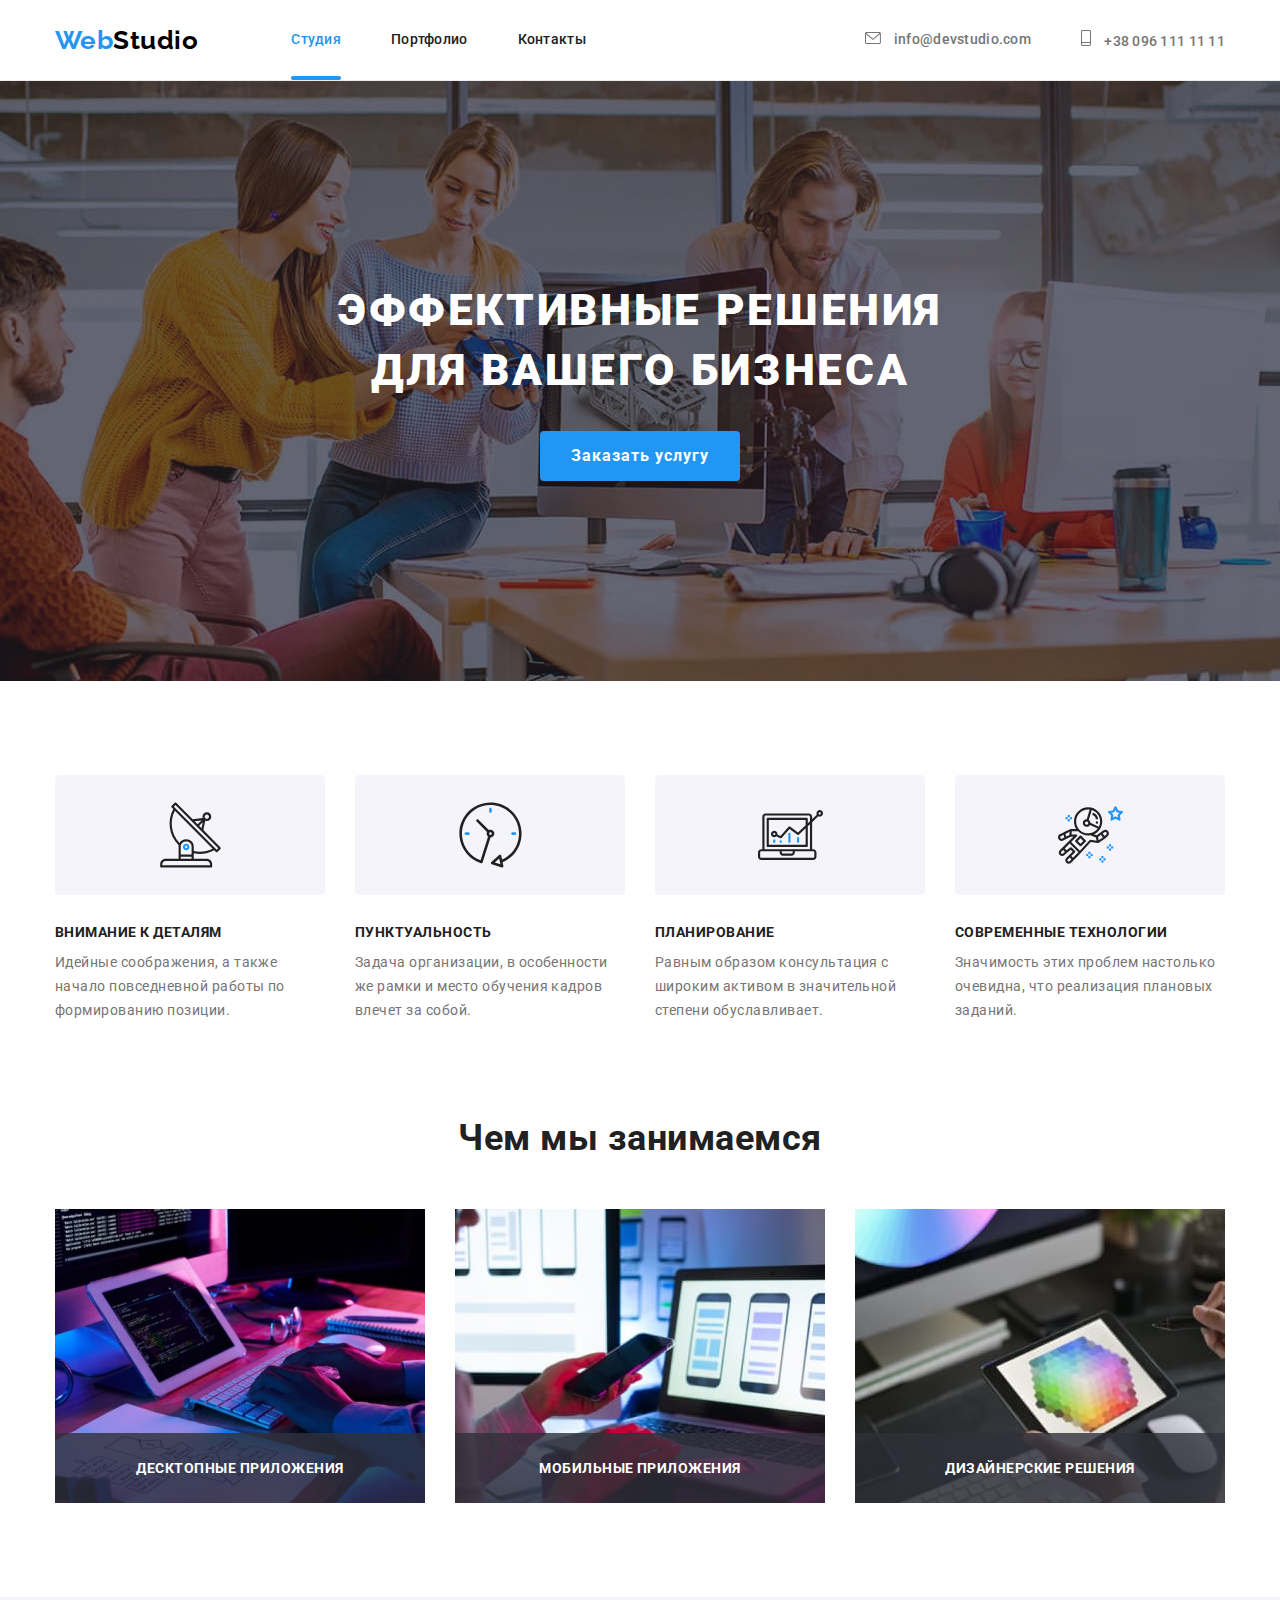
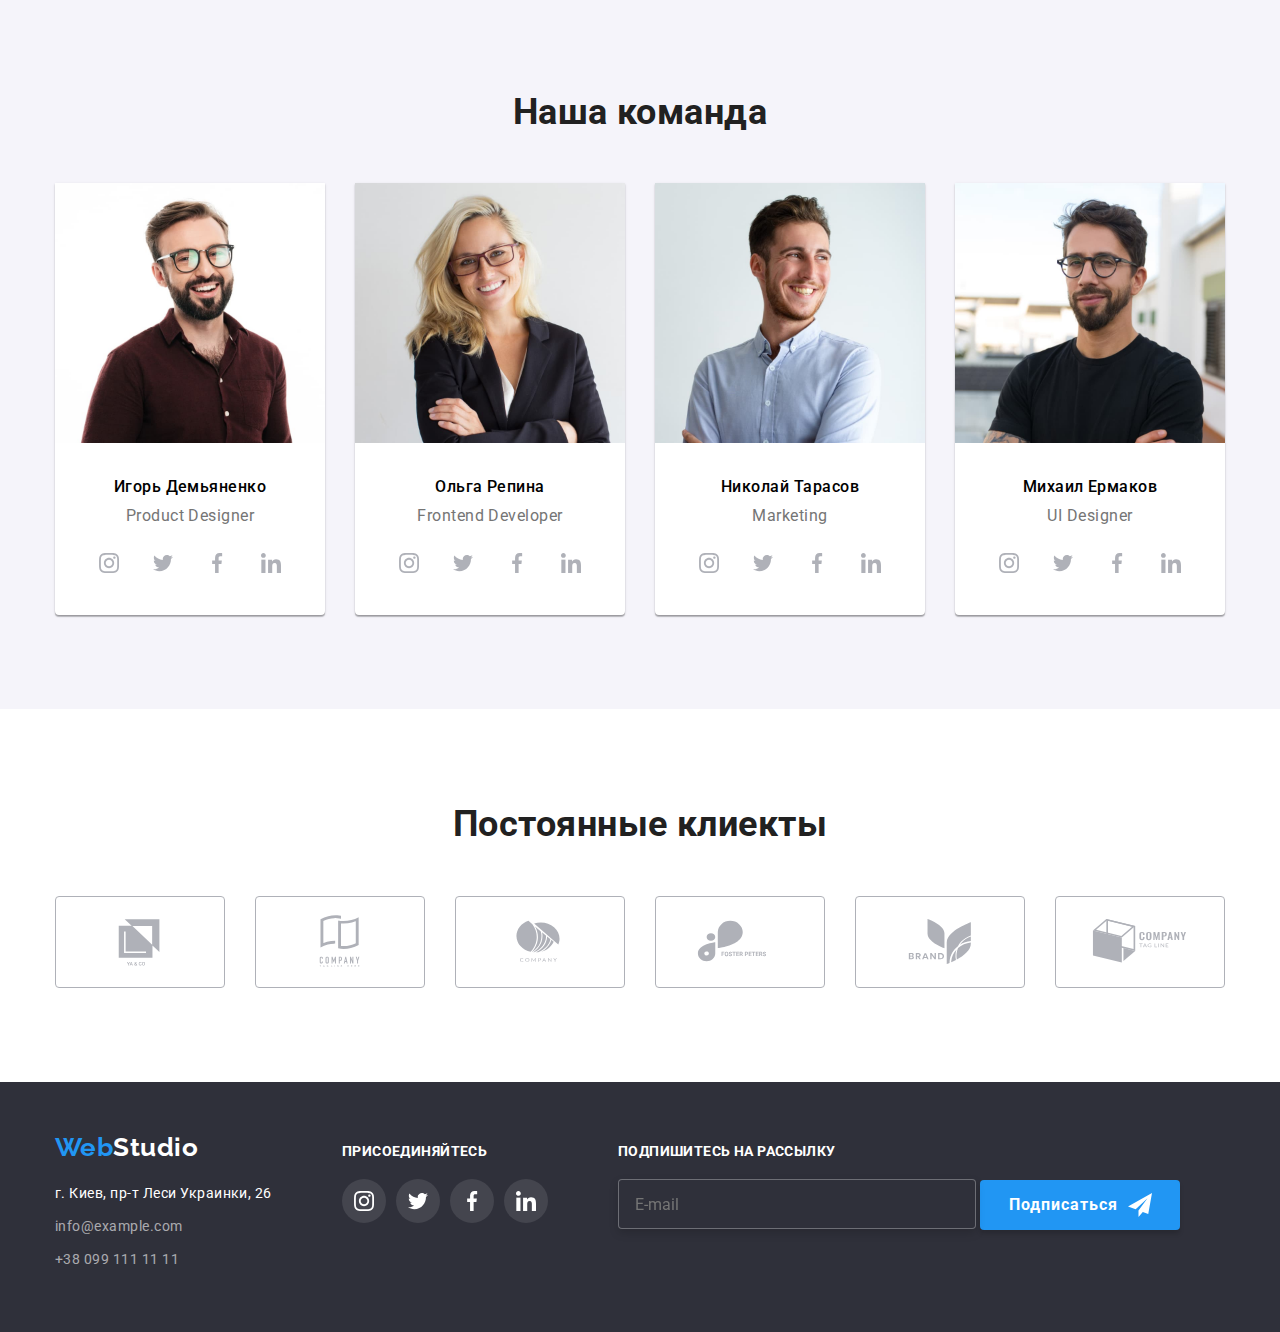
==== commit b44767df: "final fixed" ====
--- a/index.html
+++ b/index.html
@@ -198,13 +198,28 @@
           <h2 class="team__title">Наша команда</h2>
           <ul class="team__list">
             <li class="team__item">
-              <img
-                class="team__image"
-                srcset="../images/mobile/mobile-igor.jpg 1x, ../images/mobile/mobile-igor2x.jpg 2x"
-                src="./images/mobile/mobile-igor.jpg"
-                alt="Product Designer"
-                width="270"
-              />
+              <picture>
+                <source
+                  srcset="./images/igor.jpg 1x, ./images/igor2x.jpg 2x"
+                  media="(min-width: 1200px)"
+                />
+                <source
+                  srcset="./images/tablet/tablet-igor.jpg 1x, ./images/tablet/tablet-igor2x.jpg 2x"
+                  media="(min-width: 768px)"
+                />
+                <source
+                  srcset="./images/mobile/mobile-igor.jpg 1x, ./images/mobile/mobile-igor2x.jpg 2x"
+                  media="(max-width: 767px)"
+                />
+
+                <img
+                  class="team__image"
+                  src="./images/mobile/mobile-igor.jpg"
+                  alt="Product Designer"
+                  width="270"
+                />
+              </picture>
+
               <div class="team__description">
                 <h3 class="team-subtitle">Игорь Демьяненко</h3>
                 <p class="team__text">Product Designer</p>
@@ -240,13 +255,28 @@
               </div>
             </li>
             <li class="team__item">
-              <img
-                class="team__image"
-                srcset="../images/mobile/mobile-olga.jpg 1x, ../images/mobile/mobile-olga2x.jpg 2x"
-                src="./images/mobile/mobile-olga.jpg"
-                alt="Frontend Developer"
-                width="270"
-              />
+              <picture>
+                <source
+                  srcset="./images/olga.jpg 1x, ./images/olga2x.jpg 2x"
+                  media="(min-width: 1200px)"
+                />
+                <source
+                  srcset="./images/tablet/tablet-olga.jpg 1x, ./images/tablet/tablet-olga2x.jpg 2x"
+                  media="(min-width: 768px)"
+                />
+                <source
+                  srcset="./images/mobile/mobile-olga.jpg 1x, ./images/mobile/mobile-olga2x.jpg 2x"
+                  media="(max-width: 767px)"
+                />
+
+                <img
+                  class="team__image"
+                  src="./images/mobile/mobile-olga.jpg"
+                  alt="Frontend Developer"
+                  width="270"
+                />
+              </picture>
+
               <div class="team__description">
                 <h3 class="team-subtitle">Ольга Репина</h3>
                 <p class="team__text">Frontend Developer</p>
@@ -282,16 +312,34 @@
               </div>
             </li>
             <li class="team__item">
-              <img
-                class="team__image"
-                srcset="
-                  ../images/mobile/mobile-nikolay.jpg   1x,
-                  ../images/mobile/mobile-nikolay2x.jpg 2x
-                "
-                src="./images/mobile/mobile-nikolay.jpg"
-                alt="Marketing"
-                width="270"
-              />
+              <picture>
+                <source
+                  srcset="./images/nikolay.jpg 1x, ./images/nikolay2x.jpg 2x"
+                  media="(min-width: 1200px)"
+                />
+                <source
+                  srcset="
+                    ./images/tablet/tablet-nikolay.jpg   1x,
+                    ./images/tablet/tablet-nokolay2x.jpg 2x
+                  "
+                  media="(min-width: 768px)"
+                />
+                <source
+                  srcset="
+                    ./images/mobile/mobile-nikolay.jpg   1x,
+                    ./images/mobile/mobile-nikolay2x.jpg 2x
+                  "
+                  media="(max-width: 767px)"
+                />
+
+                <img
+                  class="team__image"
+                  src="./images/mobile/mobile-nikolay.jpg"
+                  alt="Marketing"
+                  width="270"
+                />
+              </picture>
+
               <div class="team__description">
                 <h3 class="team-subtitle">Николай Тарасов</h3>
                 <p class="team__text">Marketing</p>
@@ -327,16 +375,34 @@
               </div>
             </li>
             <li class="team__item">
-              <img
-                class="team__image"
-                srcset="
-                  ../images/mobile/mobile-misha.jpg   1x,
-                  ../images/mobile/mobile-misha2x.jpg 2x
-                "
-                src="./images/mobile/mobile-misha.jpg"
-                alt="UI Designer"
-                width="270"
-              />
+              <picture>
+                <source
+                  srcset="./images/misha.jpg 1x, ./images/misha2x.jpg 2x"
+                  media="(min-width: 1200px)"
+                />
+                <source
+                  srcset="
+                    ./images/tablet/tablet-misha.jpg   1x,
+                    ./images/tablet/tablet-misha2x.jpg 2x
+                  "
+                  media="(min-width: 768px)"
+                />
+                <source
+                  srcset="
+                    ./images/mobile/mobile-misha.jpg   1x,
+                    ./images/mobile/mobile-misha2x.jpg 2x
+                  "
+                  media="(max-width: 767px)"
+                />
+
+                <img
+                  class="team__image"
+                  src="./images/mobile/mobile-misha.jpg"
+                  alt="UI Designer"
+                  width="270"
+                />
+              </picture>
+
               <div class="team__description">
                 <h3 class="team-subtitle">Михаил Ермаков</h3>
                 <p class="team__text">UI Designer</p>
--- a/css/main.min.css
+++ b/css/main.min.css
@@ -1 +1 @@
-:root{--primary-text-color: #212121;--secondary-text-color: #757575;--bg-hover-logo: #2196F3 }.body{--primary-text-color: #212121;font-family:Roboto,sans-serif;letter-spacing:.03em}a{text-decoration:none}ul{list-style:none}h1,h2,h3,p,ul{margin:0;padding:0}.container{width:100%;margin-right:auto;margin-left:auto;padding-right:15px;padding-left:15px}@media screen and (min-width: 480px){.container{width:480px}}@media screen and (min-width: 768px){.container{width:768px}}@media screen and (min-width: 1200px){.container{width:1200px}}.site-heder{border-bottom:1px solid #ececec}.main-heder,.nav-title{display:flex;align-items:center}@media screen and (max-width: 767px){.nav-title{justify-content:space-between;width:100%}}@media screen and (max-width: 767px){.main-heder{position:relative;width:480px}}.logo{margin-right:93px;font-family:"Raleway";font-weight:700;font-size:26px;line-height:1.19;text-decoration:none}@media screen and (max-width: 1199px){.logo{display:block;font-size:24px;line-height:1.17;padding:15px 0}}.logo__web{color:var(--bg-hover-logo)}.logo__studio{color:#000}.nav{display:flex}@media screen and (max-width: 767px){.nav{display:none}}@media screen and (min-width: 768px)and (max-width: 1199px){.nav{align-items:center}}.nav__item:not(:last-child){margin-right:50px}.nav__item{position:relative}.nav__link{display:block;padding-top:32px;padding-bottom:32px;color:var(--primary-text-color);font-weight:500;font-size:14px;line-height:1.14;letter-spacing:.02em;transition:250ms cubic-bezier(0.4, 0, 0.2, 1)}.nav__link:hover,.nav__link:focus{color:var(--bg-hover-logo)}.nav__link.current{color:var(--bg-hover-logo)}.current::after{content:"";position:absolute;bottom:0;left:0;width:100%;height:4px;color:var(--bg-hover-logo);background:var(--bg-hover-logo);border-radius:2px}.nav__button{display:inline-flex;padding:0;margin:o;border:none;background-color:rgba(0,0,0,0);z-index:2}.nav__button .nav__button-cross{display:none}.nav__button.is-open .nav__button-cross{display:block}.nav__button.is-open .nav__button-menu{display:none}@media screen and (min-width: 767px){.nav__button{display:none}}.nav__menu{display:none;position:fixed;top:0;left:0;width:100%;height:100vh;background:#fff;box-shadow:0px 4px 8px rgba(0,0,0,.04),0px 2px 4px rgba(0,0,0,.08),0px 1px 3px rgba(0,0,0,.16);z-index:1}.nav__menu.is-open{display:block}.nav__menu-box{display:flex;flex-direction:column;height:100vh;padding-left:40px;padding-top:48px;padding-bottom:48px}.nav__menu-list{margin-bottom:auto}.nav__menu-link{font-weight:500;font-size:40px;line-height:1.18;letter-spacing:.02em;color:#212121}.nav__menu-link:focus{color:#2196f3}.nav__menu-item:not(:last-child){margin-bottom:32px}.nav__auth-list{margin-bottom:64px}.nav__auth-link{display:block;font-weight:500;font-size:24px;line-height:1.17;letter-spacing:.02em;width:100%;color:#757575}.nav__auth-item:not(:last-child){margin-bottom:32px}.nav__auth-link-blue{display:block;font-weight:500;font-size:34px;line-height:1.18;letter-spacing:.02em;width:100%;color:#2196f3}.nav__social-list{display:flex}.nav__social-item:nth-child(-n+3){border-right:1px solid rgba(33,33,33,.2)}.nav__social-link{display:block;padding-left:10px;padding-right:10px;font-weight:500;font-size:18px;line-height:1.22;letter-spacing:.02em;color:#2196f3}.auth{display:flex;margin-left:auto}@media screen and (max-width: 767px){.auth{display:none}}@media screen and (min-width: 768px)and (max-width: 1199px){.auth{flex-direction:column;justify-content:center}}.auth .auth__item+.auth__item{margin-left:50px}@media screen and (min-width: 768px)and (max-width: 1199px){.auth .auth__item+.auth__item{margin-left:0}}.auth__link{color:var(--secondary-text-color);font-weight:500;font-size:14px;line-height:1.14;letter-spacing:.02em;transition:250ms cubic-bezier(0.4, 0, 0.2, 1)}.auth__link:hover,.auth__link:focus{color:var(--bg-hover-logo)}.auth__link:hover .auth__icon,.auth__link:focus .auth__icon{fill:var(--bg-hover-logo)}@media screen and (min-width: 768px)and (max-width: 1199px){.auth__link{font-size:12px;line-height:1.17}}.auth__icon{margin-right:10px;fill:var(--secondary-text-color)}.hyro{text-align:center;padding-top:200px;padding-bottom:200px}@media screen and (max-width: 768px){.hyro{padding-top:118px;padding-bottom:118px}}.overlay{margin-right:auto;margin-left:auto;max-width:1600px;height:600px;background-image:linear-gradient(to right, rgba(47, 48, 58, 0.4), rgba(47, 48, 58, 0.4)),url("../images/bcg.jpg");background-repeat:no-repeat;background-position:center}@media screen and (max-width: 767px){.overlay{height:400px;min-width:480px;background-size:cover;background-image:linear-gradient(to right, rgba(47, 48, 58, 0.4), rgba(47, 48, 58, 0.4)),url("../images/mobile/mobile-header.jpg")}}@media screen and (max-width: 767px)and (min-device-pixel-ratio: 2),screen and (max-width: 767px)and (-webkit-min-device-pixel-ratio: 2),screen and (max-width: 767px)and (min-resolution: 192dpi),screen and (max-width: 767px)and (min-resolution: 2dppx){.overlay{background-image:linear-gradient(to right, rgba(47, 48, 58, 0.4), rgba(47, 48, 58, 0.4)),url("../images/mobile/mobile-header2x.jpg")}}@media screen and (min-width: 768px)and (max-width: 1199px){.overlay{min-width:768px;background-image:linear-gradient(to right, rgba(47, 48, 58, 0.4), rgba(47, 48, 58, 0.4)),url("../images/tablet/mobile-header.jpg")}}@media screen and (min-width: 768px)and (max-width: 1199px)and (min-device-pixel-ratio: 2),screen and (min-width: 768px)and (max-width: 1199px)and (-webkit-min-device-pixel-ratio: 2),screen and (min-width: 768px)and (max-width: 1199px)and (min-resolution: 192dpi),screen and (min-width: 768px)and (max-width: 1199px)and (min-resolution: 2dppx){.overlay{background-image:linear-gradient(to right, rgba(47, 48, 58, 0.4), rgba(47, 48, 58, 0.4)),url("../images/tablet/mobile-header2x.jpg")}}@media screen and (min-width: 1200px){.overlay{min-width:1200px;background-image:linear-gradient(to right, rgba(47, 48, 58, 0.4), rgba(47, 48, 58, 0.4)),url("../../images/bcg.jpg")}}@media screen and (min-width: 1200px)and (min-device-pixel-ratio: 2),screen and (min-width: 1200px)and (-webkit-min-device-pixel-ratio: 2),screen and (min-width: 1200px)and (min-resolution: 192dpi),screen and (min-width: 1200px)and (min-resolution: 2dppx){.overlay{background-image:linear-gradient(to right, rgba(47, 48, 58, 0.4), rgba(47, 48, 58, 0.4)),url("../../images/bcg2x.jpg")}}.hyro__text{color:#fff;font-weight:900;font-size:44px;line-height:1.36;letter-spacing:.06em;text-transform:uppercase;width:696px;height:120px;margin-right:auto;margin-left:auto;margin-bottom:30px}@media screen and (max-width: 768px){.hyro__text{width:360px;height:84px;font-size:26px;line-height:1.62;text-align:center}}.button{background-color:var(--bg-hover-logo);color:#fff;border:none;cursor:pointer;font-weight:700;font-size:16px;line-height:1.88;letter-spacing:.06em;font-family:inherit;width:200px;height:50px;border-radius:4px;margin-left:auto;margin-right:auto}.backdrop{position:fixed;top:0;left:0;width:100%;height:100%;background-color:rgba(0,0,0,.2);opacity:1;transition:opacity 250ms cubic-bezier(0.4, 0, 0.2, 1),visibility 250ms cubic-bezier(0.4, 0, 0.2, 1)}.backdrop.is-hidden{opacity:0;pointer-events:none;visibility:hidden}.backdrop.is-hidden .modal{transform:translate(-50%, -50%) scale(0.7)}.modal{position:absolute;top:50%;left:50%;transform:translate(-50%, -50%) scale(1);transition:transform 250ms cubic-bezier(0.4, 0, 0.2, 1),opacity 250ms cubic-bezier(0.4, 0, 0.2, 1);width:528px;height:581px;padding:40px;background-color:#fff;box-shadow:0px 1px 3px rgba(0,0,0,.12),0px 1px 1px rgba(0,0,0,.14),0px 2px 1px rgba(0,0,0,.2);border-radius:4px}@media screen and (max-width: 1199px){.modal{width:450px;height:609px}}.modal__btn{position:absolute;top:8px;right:8px;display:flex;justify-content:center;align-items:center;width:30px;height:30px;border-radius:50%;border-color:rgba(0,0,0,.1);background-color:#fff}.modal__btn:hover,.modal__btn:focus{fill:var(--bg-hover-logo)}.form-title{font-weight:700;font-size:20px;line-height:1.15;text-align:center;letter-spacing:.03em;color:var(--primary-text-color);margin-bottom:12px}@media screen and (max-width: 1199px){.form-title{line-height:1.5}}.form__modal{position:relative}.form__name{display:inline-flex;flex-direction:column;width:100%;font-weight:400;font-size:12px;line-height:1.17;letter-spacing:.01em;color:var(--secondary-text-color)}.form__item{position:relative;width:100%;margin-top:4px;margin-bottom:10px}.form__input{display:block;width:100%;height:40px;padding-left:35px;padding-right:35px;border:1px solid rgba(33,33,33,.2);border-radius:4px;transition:250ms cubic-bezier(0.4, 0, 0.2, 1)}.form__input:hover,.form__input:focus{border-color:var(--bg-hover-logo)}.form__input:hover+.form-icon{fill:var(--bg-hover-logo)}.form__input:focus+.form-icon{fill:var(--bg-hover-logo)}.form-icon{position:absolute;display:block;top:50%;left:25px;transform:translate(-50%, -50%);height:18px}.form__area{display:block;padding:12px 16px;height:120px;resize:none;margin-bottom:20px}.form__area::placeholder{font-weight:400;font-size:12px;line-height:1.17;letter-spacing:.01em;color:rgba(117,117,117,.5)}.form__checkbox{margin-bottom:30px}.checkbox__label{display:flex;justify-content:center;align-items:center}.checkbox__text{position:relative;font-weight:400;font-size:14px;line-height:1.71;letter-spacing:.03em;color:var(--secondary-text-color)}@media screen and (max-width: 1199px){.checkbox__text{line-height:1.17;font-size:12px}}.checkbox__before{display:inline-flex;width:16px;height:15px;border:2px solid #000;border-radius:2px;box-shadow:0px 4px 4px rgba(0,0,0,.25);background-color:rgba(0,0,0,0);margin-right:8px;justify-content:center;align-items:center}.checkbox__before svg{fill:#fff;opacity:0}.checkbox__input{position:absolute;width:1px;height:1px;margin:-1px;border:0;padding:0;white-space:nowrap;clip-path:inset(100%);clip:rect(0 0 0 0);overflow:hidden;transition:250ms cubic-bezier(0.4, 0, 0.2, 1)}.checkbox__input:checked+.checkbox__before{background-color:var(--bg-hover-logo);border-color:var(--bg-hover-logo)}.checkbox__input:checked+.checkbox__before svg{opacity:1}.checkbox__link{font-weight:400;font-size:14px;line-height:1.71;letter-spacing:.03em;color:var(--bg-hover-logo);text-decoration:underline}@media screen and (max-width: 1199px){.checkbox__link{line-height:1.17;font-size:12px}}.button--form{display:block;box-shadow:0px 4px 4px rgba(0,0,0,.15);margin-bottom:40px;margin-left:auto;margin-right:auto}.section{padding-top:94px;padding-bottom:94px}@media screen and (max-width: 767px){.section{padding-top:60px;padding-bottom:60px}}.visually-hidden{position:absolute;width:1px;height:1px;margin:-1px;border:0;padding:0;white-space:nowrap;clip-path:inset(100%);clip:rect(0 0 0 0);overflow:hidden}.benefits__list{display:flex}@media screen and (max-width: 767px){.benefits__list{display:block;width:480px}}@media screen and (min-width: 768px)and (max-width: 1199px){.benefits__list{flex-wrap:wrap}}.benefit__item{margin-right:30px}@media screen and (max-width: 767px){.benefit__item{margin-right:0}.benefit__item:not(:last-child){margin-bottom:30px}}@media screen and (min-width: 768px)and (max-width: 1199px){.benefit__item{width:calc((100% - 60px)/2)}.benefit__item:nth-child(2n){margin-right:0}.benefit__item:nth-child(-n+2){margin-bottom:57px}}.benefit__item:last-child{margin-right:0px}.benefit__blok{display:flex;background:#f5f4fa;border-radius:4px;justify-content:center;align-items:center;margin-bottom:30px;height:120px}.benefit__icon{width:65px;height:70px}.benefit__subtitle{color:var(--primary-text-color);font-weight:700;font-size:14px;line-height:1.14;text-transform:uppercase;margin-bottom:10px}@media screen and (max-width: 767px){.benefit__subtitle{text-align:center}}.benefit__text{color:var(--secondary-text-color);width:270px;font-weight:400;font-size:14px;line-height:1.71}@media screen and (max-width: 1199px){.benefit__text{display:inline}}.work__section{padding-bottom:94px}@media screen and (max-width: 1199px){.work__section{display:none}}.work__title{color:var(--primary-text-color);font-weight:700;font-size:36px;line-height:1.17;text-align:center;margin-bottom:50px}.work__list{display:flex}.work__item{position:relative;margin-right:30px}.work__item:last-child{margin-right:0px}.work__image{display:block}.work__position{position:absolute;width:100%;height:70px;bottom:0;padding-top:27px;padding-bottom:27px;font-style:normal;font-weight:700;font-size:14px;line-height:16px;text-align:center;text-transform:uppercase;color:#fff;background-image:linear-gradient(to right, rgba(47, 48, 58, 0.8), rgba(47, 48, 58, 0.8))}@media screen and (max-width: 1199px){.section{padding-top:60px;padding-bottom:60px}}@media screen and (max-width: 767px){.section{min-width:480px}}.backcolor{background-color:#f5f4fa}.team__title{color:var(--primary-text-color);font-weight:700;font-size:36px;line-height:1.17;text-align:center;margin-bottom:50px}@media screen and (max-width: 1199px){.team__title{font-size:28px;line-height:1.18;margin-bottom:30px}}.team__list{display:flex}@media screen and (max-width: 767px){.team__list{display:block}}@media screen and (min-width: 768px)and (max-width: 1199px){.team__list{display:flex;flex-wrap:wrap}}.team__item{width:277.5px;margin-right:30px;background-color:#fff;box-shadow:0px 1px 3px rgba(0,0,0,.12),0px 1px 1px rgba(0,0,0,.14),0px 2px 1px rgba(0,0,0,.2);border-radius:0px 0px 4px 4px}@media screen and (max-width: 767px){.team__item{width:100%;margin-right:0}.team__item:not(:last-child){margin-bottom:30px}}@media screen and (min-width: 768px)and (max-width: 1199px){.team__item{width:calc((100% - 60px)/2)}.team__item:nth-child(2n){margin-right:0}.team__item:nth-child(-n+2){margin-bottom:30px}}.team__item:last-child{margin-right:0}.team__image{width:100%}.team__description{padding-top:30px}.team-subtitle{font-weight:500;font-size:16px;line-height:1.19;text-align:center;margin-bottom:10px}.team__text{color:var(--secondary-text-color);font-weight:400;font-size:16px;line-height:1.19;text-align:center;margin-bottom:16px}.social{padding-left:32px;padding-right:32px;padding-bottom:30px}.social__list{display:flex;justify-content:center;align-items:center}.social__item:not(:last-child){margin-right:10px}.social__link{display:flex;width:44px;height:44px;align-items:center;justify-content:center;border-radius:50px;fill:#afb1b8;transition:250ms cubic-bezier(0.4, 0, 0.2, 1)}.social__link:hover,.social__link:focus{background-color:var(--bg-hover-logo);border-radius:50px;fill:#fff}.social__link:hover .social__icons,.social__link:focus .social__icons{fill:#fff;transition:250ms cubic-bezier(0.4, 0, 0.2, 1)}@media screen and (max-width: 1199px){.section{padding-top:60px;padding-bottom:60px}}.clients__title{color:var(--primary-text-color);font-weight:700;font-size:36px;line-height:1.17;text-align:center;margin-bottom:50px}@media screen and (max-width: 1199px){.clients__title{font-size:28px;line-height:1.18;margin-bottom:30px}}.clients__list{display:flex;justify-content:center;align-items:center}@media screen and (max-width: 1199px){.clients__list{flex-wrap:wrap}}@media screen and (max-width: 767px){.clients__item{width:calc((100% - 30px)/2);margin-right:30px}.clients__item:nth-child(2n){margin-right:0}.clients__item:nth-child(-n+4){margin-bottom:30px}}@media screen and (min-width: 768px)and (max-width: 1199px){.clients__item{width:calc((100% - 60px)/3);margin-right:30px}.clients__item:nth-child(3n){margin-right:0}.clients__item:nth-child(-n+3){margin-bottom:30px}}@media screen and (min-width: 1200px){.clients__item:not(:last-child){margin-right:30px}}.clients__link{display:flex;border:1px solid #afb1b8;justify-content:center;align-items:center;border-radius:4px;width:170px;height:92px;transition:250ms cubic-bezier(0.4, 0, 0.2, 1)}.clients__link:hover,.clients__link:focus{color:var(--bg-hover-logo);border-color:var(--bg-hover-logo)}.clients__link:hover .clients__icons,.clients__link:focus .clients__icons{fill:var(--bg-hover-logo)}@media screen and (max-width: 1199px){.clients__link{display:inline-flex;width:100%}}.clients__icons{fill:#afb1b8;transition:250ms cubic-bezier(0.4, 0, 0.2, 1)}.clients__icons:hover,.clients__icons:focus{fill:var(--bg-hover-logo);transition:250ms cubic-bezier(0.4, 0, 0.2, 1)}.site__footer{background-color:#2f303a;padding-top:50px;padding-bottom:60px}@media screen and (max-width: 767px){.site__footer{min-width:480px}}.footer{display:flex;align-items:baseline}@media screen and (max-width: 767px){.footer{flex-direction:column}}@media screen and (min-width: 768px)and (max-width: 1199px){.footer{flex-wrap:wrap;align-items:baseline;justify-content:space-around}}.footer-auth{margin-right:70px}@media screen and (max-width: 767px){.footer-auth{margin-bottom:60px;margin-left:auto;margin-right:auto}}.logo--footer{display:block;margin-right:auto;margin-bottom:20px}@media screen and (max-width: 1199px){.logo--footer{font-size:24px;line-height:1.17;text-align:center}}.logo__studio--white{color:#fff}.address{font-family:Roboto,sans-serif}.address__item:not(:last-child){margin-bottom:9px}.address__link{display:block;font-weight:400;font-size:14px;line-height:1.71;font-style:normal}@media screen and (max-width: 1199px){.address__link{text-align:center}}.link--maps{color:#fff}.link--contacts{color:rgba(255,255,255,.6);transition:250ms cubic-bezier(0.4, 0, 0.2, 1)}.link--contacts:hover,.link--contacts:focus{color:var(--bg-hover-logo)}.footer__net{margin-right:93px;margin-right:70px}@media screen and (max-width: 767px){.footer__net{margin-bottom:60px;margin-left:auto;margin-right:auto}}.footer__subtitle{color:#fff;font-style:normal;font-weight:700;font-size:14px;line-height:1.14;letter-spacing:.03em;text-transform:uppercase;margin-bottom:20px}@media screen and (max-width: 1199px){.footer__subtitle{text-align:center}}.footer__link{background:rgba(255,255,255,.1)}.footer__icons{fill:#fff}@media screen and (max-width: 767px){.footer__letter{margin-left:auto;margin-right:auto}}@media screen and (min-width: 768px)and (max-width: 1199px){.footer__letter{margin-top:60px}}@media screen and (max-width: 767px){.footer__form{display:flex;flex-direction:column}}@media screen and (min-width: 768px)and (max-width: 1199px){.footer__form{display:flex;flex-direction:column}}.footer__input{width:358px;height:50px;background-color:#2f303a;border:1px solid rgba(255,255,255,.3);filter:drop-shadow(0px 4px 4px rgba(0, 0, 0, 0.15));border-radius:4px;padding-left:16px;color:#fff;font-weight:400;font-size:16px;line-height:1.25}@media screen and (max-width: 767px){.footer__input{width:450px;margin-bottom:20px}}@media screen and (min-width: 768px)and (max-width: 1199px){.footer__input{width:450px;margin-bottom:20px}}.button--footer{display:inline-flex;align-items:center;justify-content:center;box-shadow:0px 4px 4px rgba(0,0,0,.15);border:rgba(0,0,0,0)}@media screen and (max-width: 767px){.button--footer{margin-left:auto;margin-right:auto}}@media screen and (min-width: 768px)and (max-width: 1199px){.button--footer{width:200px;margin-left:auto;margin-right:auto}}.btn__footer__text{margin-right:10px}.btn__telegram{fill:#fff}.btn__list{display:flex;margin-left:auto;margin-right:auto;justify-content:center;margin-bottom:50px}@media screen and (max-width: 767px){.btn__list{flex-wrap:wrap;margin-bottom:40px;justify-content:flex-start}}.btn__item{margin-right:8px}@media screen and (max-width: 767px){.btn__item:nth-child(-n+3){margin-bottom:15px}}.btn__item:last-child{margin-right:0px}.btn{background-color:#f5f4fa;color:var(--primary-text-color);border:none;cursor:pointer;font-weight:500;font-size:16px;line-height:1.63;text-align:center;font-family:inherit;border-radius:4px;padding:6px 22px;transition:250ms cubic-bezier(0.4, 0, 0.2, 1)}.btn:hover,.btn:focus{background-color:var(--bg-hover-logo);color:#fff;box-shadow:0px 3px 1px rgba(0,0,0,.1),0px 1px 2px rgba(0,0,0,.08),0px 2px 2px rgba(0,0,0,.12);border-radius:4px}.portfolio__list{display:flex;margin-right:auto;margin-left:auto;flex-wrap:wrap}.portfolio__item{width:370px;margin-right:30px;margin-bottom:30px;transition:250ms cubic-bezier(0.4, 0, 0.2, 1)}.portfolio__item:hover{box-shadow:0px 1px 1px rgba(0,0,0,.12),0px 4px 4px rgba(0,0,0,.06),1px 4px 6px rgba(0,0,0,.16)}@media screen and (max-width: 767px){.portfolio__item{width:450px;margin-right:auto;margin-left:auto}}@media screen and (min-width: 768px){.portfolio__item{width:354px}}.portfolio__item:nth-child(3n){margin-right:0px}@media screen and (min-width: 768px)and (max-width: 1199px){.portfolio__item:nth-child(2n){margin-right:0px}}@media screen and (min-width: 768px){.portfolio__item:nth-child(2n+1){margin-right:30px}}.portfolio__item:nth-last-child(-n+3){margin-bottom:0px}.portfolio__relative{position:relative;overflow:hidden}@media screen and (max-width: 1199px){.portfolio__image{width:100%}}@media screen and (min-width: 768px){.portfolio__image{width:354px}}.portfolio__overlay{position:absolute;top:0;width:100%;height:100%;background-color:rgba(33,150,243,.9);color:#fff;transform:translateY(100%);transition:transform 250ms cubic-bezier(0.4, 0, 0.2, 1),opacity 250ms cubic-bezier(0.4, 0, 0.2, 1)}.portfolio__link{display:flex;flex-direction:column;height:100%}.portfolio__link:hover .portfolio__overlay,.portfolio__link:focus .portfolio__overlay{transform:translateY(0);opacity:1}.overlay__image{padding:63px 24px;color:#fff;font-style:normal;font-weight:400;font-size:18px;line-height:1.56}.portfolio__image{display:block}.portfolio__description{padding:20px;border:1px solid #eee;flex-grow:1}.portfolio__title{color:var(--primary-text-color);font-weight:700;font-size:18px;line-height:2;letter-spacing:.06em}.portfolio__text{margin-top:4px;color:var(--secondary-text-color);font-weight:400;font-size:16px;line-height:1.88}/*# sourceMappingURL=main.min.css.map */+:root{--primary-text-color: #212121;--secondary-text-color: #757575;--bg-hover-logo: #2196F3 }.body{--primary-text-color: #212121;font-family:Roboto,sans-serif;letter-spacing:.03em}a{text-decoration:none}ul{list-style:none}h1,h2,h3,p,ul{margin:0;padding:0}.container{width:100%;margin-right:auto;margin-left:auto;padding-right:15px;padding-left:15px}@media screen and (min-width: 480px){.container{width:480px}}@media screen and (min-width: 768px){.container{width:768px}}@media screen and (min-width: 1200px){.container{width:1200px}}.site-heder{border-bottom:1px solid #ececec}.main-heder,.nav-title{display:flex;align-items:center}@media screen and (max-width: 767px){.nav-title{justify-content:space-between;width:100%}}@media screen and (max-width: 767px){.main-heder{position:relative;width:480px}}.logo{margin-right:93px;font-family:"Raleway";font-weight:700;font-size:26px;line-height:1.19;text-decoration:none}@media screen and (max-width: 1199px){.logo{display:block;font-size:24px;line-height:1.17;padding:15px 0}}.logo__web{color:var(--bg-hover-logo)}.logo__studio{color:#000}.nav{display:flex}@media screen and (max-width: 767px){.nav{display:none}}@media screen and (min-width: 768px)and (max-width: 1199px){.nav{align-items:center}}.nav__item:not(:last-child){margin-right:50px}.nav__item{position:relative}.nav__link{display:block;padding-top:32px;padding-bottom:32px;color:var(--primary-text-color);font-weight:500;font-size:14px;line-height:1.14;letter-spacing:.02em;transition:250ms cubic-bezier(0.4, 0, 0.2, 1)}.nav__link:hover,.nav__link:focus{color:var(--bg-hover-logo)}.nav__link.current{color:var(--bg-hover-logo)}.current::after{content:"";position:absolute;bottom:0;left:0;width:100%;height:4px;color:var(--bg-hover-logo);background:var(--bg-hover-logo);border-radius:2px}.nav__button{display:inline-flex;padding:0;margin:o;border:none;background-color:rgba(0,0,0,0);z-index:2}.nav__button .nav__button-cross{display:none}.nav__button.is-open .nav__button-cross{display:block}.nav__button.is-open .nav__button-menu{display:none}@media screen and (min-width: 767px){.nav__button{display:none}}.nav__menu{display:none;position:fixed;top:0;left:0;width:100%;height:100vh;background:#fff;box-shadow:0px 4px 8px rgba(0,0,0,.04),0px 2px 4px rgba(0,0,0,.08),0px 1px 3px rgba(0,0,0,.16);z-index:1}.nav__menu.is-open{display:block}.nav__menu-box{display:flex;flex-direction:column;height:100vh;padding-left:40px;padding-top:48px;padding-bottom:48px}.nav__menu-list{margin-bottom:auto}.nav__menu-link{font-weight:500;font-size:40px;line-height:1.18;letter-spacing:.02em;color:#212121}.nav__menu-link:focus{color:#2196f3}.nav__menu-item:not(:last-child){margin-bottom:32px}.nav__auth-list{margin-bottom:64px}.nav__auth-link{display:block;font-weight:500;font-size:24px;line-height:1.17;letter-spacing:.02em;width:100%;color:#757575}.nav__auth-item:not(:last-child){margin-bottom:32px}.nav__auth-link-blue{display:block;font-weight:500;font-size:34px;line-height:1.18;letter-spacing:.02em;width:100%;color:#2196f3}.nav__social-list{display:flex}.nav__social-item:nth-child(-n+3){border-right:1px solid rgba(33,33,33,.2)}.nav__social-link{display:block;padding-left:10px;padding-right:10px;font-weight:500;font-size:18px;line-height:1.22;letter-spacing:.02em;color:#2196f3}.auth{display:flex;margin-left:auto}@media screen and (max-width: 767px){.auth{display:none}}@media screen and (min-width: 768px)and (max-width: 1199px){.auth{flex-direction:column;justify-content:center}}.auth .auth__item+.auth__item{margin-left:50px}@media screen and (min-width: 768px)and (max-width: 1199px){.auth .auth__item+.auth__item{margin-left:0}}.auth__link{color:var(--secondary-text-color);font-weight:500;font-size:14px;line-height:1.14;letter-spacing:.02em;transition:250ms cubic-bezier(0.4, 0, 0.2, 1)}.auth__link:hover,.auth__link:focus{color:var(--bg-hover-logo)}.auth__link:hover .auth__icon,.auth__link:focus .auth__icon{fill:var(--bg-hover-logo)}@media screen and (min-width: 768px)and (max-width: 1199px){.auth__link{font-size:12px;line-height:1.17}}.auth__icon{margin-right:10px;fill:var(--secondary-text-color)}.hyro{text-align:center;padding-top:200px;padding-bottom:200px}@media screen and (max-width: 768px){.hyro{padding-top:118px;padding-bottom:118px}}.overlay{margin-right:auto;margin-left:auto;max-width:1600px;height:600px;background-image:linear-gradient(to right, rgba(47, 48, 58, 0.4), rgba(47, 48, 58, 0.4)),url("../images/desctop-hero.jpg");background-repeat:no-repeat;background-position:center;background-size:cover}@media screen and (max-width: 767px){.overlay{height:400px;width:480px;background-size:cover;background-image:linear-gradient(to right, rgba(47, 48, 58, 0.4), rgba(47, 48, 58, 0.4)),url("../images/mobile/mobile-hero.jpg")}}@media screen and (max-width: 767px)and (min-device-pixel-ratio: 2),screen and (max-width: 767px)and (-webkit-min-device-pixel-ratio: 2),screen and (max-width: 767px)and (min-resolution: 192dpi),screen and (max-width: 767px)and (min-resolution: 2dppx){.overlay{background-image:linear-gradient(to right, rgba(47, 48, 58, 0.4), rgba(47, 48, 58, 0.4)),url("../images/mobile/mobile-hero2x.jpg")}}@media screen and (min-width: 768px)and (max-width: 1199px){.overlay{min-width:768px;background-image:linear-gradient(to right, rgba(47, 48, 58, 0.4), rgba(47, 48, 58, 0.4)),url("../images/tablet/tablet-hero.jpg")}}@media screen and (min-width: 768px)and (max-width: 1199px)and (min-device-pixel-ratio: 2),screen and (min-width: 768px)and (max-width: 1199px)and (-webkit-min-device-pixel-ratio: 2),screen and (min-width: 768px)and (max-width: 1199px)and (min-resolution: 192dpi),screen and (min-width: 768px)and (max-width: 1199px)and (min-resolution: 2dppx){.overlay{background-image:linear-gradient(to right, rgba(47, 48, 58, 0.4), rgba(47, 48, 58, 0.4)),url("../images/tablet/tablet-hero2x.jpg")}}@media screen and (min-width: 1200px){.overlay{min-width:1200px;background-image:linear-gradient(to right, rgba(47, 48, 58, 0.4), rgba(47, 48, 58, 0.4)),url("../images/desctop-hero.jpg")}}@media screen and (min-width: 1200px)and (min-device-pixel-ratio: 2),screen and (min-width: 1200px)and (-webkit-min-device-pixel-ratio: 2),screen and (min-width: 1200px)and (min-resolution: 192dpi),screen and (min-width: 1200px)and (min-resolution: 2dppx){.overlay{background-image:linear-gradient(to right, rgba(47, 48, 58, 0.4), rgba(47, 48, 58, 0.4)),url("../images/desctop-hero2x.jpg")}}.hyro__text{color:#fff;font-weight:900;font-size:44px;line-height:1.36;letter-spacing:.06em;text-transform:uppercase;width:696px;height:120px;margin-right:auto;margin-left:auto;margin-bottom:30px}@media screen and (max-width: 768px){.hyro__text{width:360px;height:84px;font-size:26px;line-height:1.62;text-align:center}}.button{background-color:var(--bg-hover-logo);color:#fff;border:none;cursor:pointer;font-weight:700;font-size:16px;line-height:1.88;letter-spacing:.06em;font-family:inherit;width:200px;height:50px;border-radius:4px;margin-left:auto;margin-right:auto}.backdrop{position:fixed;top:0;left:0;width:100%;height:100%;background-color:rgba(0,0,0,.2);opacity:1;transition:opacity 250ms cubic-bezier(0.4, 0, 0.2, 1),visibility 250ms cubic-bezier(0.4, 0, 0.2, 1)}.backdrop.is-hidden{opacity:0;pointer-events:none;visibility:hidden}.backdrop.is-hidden .modal{transform:translate(-50%, -50%) scale(0.7)}.modal{position:absolute;top:50%;left:50%;transform:translate(-50%, -50%) scale(1);transition:transform 250ms cubic-bezier(0.4, 0, 0.2, 1),opacity 250ms cubic-bezier(0.4, 0, 0.2, 1);width:528px;height:581px;padding:40px;background-color:#fff;box-shadow:0px 1px 3px rgba(0,0,0,.12),0px 1px 1px rgba(0,0,0,.14),0px 2px 1px rgba(0,0,0,.2);border-radius:4px}@media screen and (max-width: 1199px){.modal{width:450px;height:609px}}.modal__btn{position:absolute;top:8px;right:8px;display:flex;justify-content:center;align-items:center;width:30px;height:30px;border-radius:50%;border-color:rgba(0,0,0,.1);background-color:#fff}.modal__btn:hover,.modal__btn:focus{fill:var(--bg-hover-logo)}.form-title{font-weight:700;font-size:20px;line-height:1.15;text-align:center;letter-spacing:.03em;color:var(--primary-text-color);margin-bottom:12px}@media screen and (max-width: 1199px){.form-title{line-height:1.5}}.form__modal{position:relative}.form__name{display:inline-flex;flex-direction:column;width:100%;font-weight:400;font-size:12px;line-height:1.17;letter-spacing:.01em;color:var(--secondary-text-color)}.form__item{position:relative;width:100%;margin-top:4px;margin-bottom:10px}.form__input{display:block;width:100%;height:40px;padding-left:35px;padding-right:35px;border:1px solid rgba(33,33,33,.2);border-radius:4px;transition:250ms cubic-bezier(0.4, 0, 0.2, 1)}.form__input:hover,.form__input:focus{border-color:var(--bg-hover-logo)}.form__input:hover+.form-icon{fill:var(--bg-hover-logo)}.form__input:focus+.form-icon{fill:var(--bg-hover-logo)}.form-icon{position:absolute;display:block;top:50%;left:25px;transform:translate(-50%, -50%);height:18px}.form__area{display:block;padding:12px 16px;height:120px;resize:none;margin-bottom:20px}.form__area::placeholder{font-weight:400;font-size:12px;line-height:1.17;letter-spacing:.01em;color:rgba(117,117,117,.5)}.form__checkbox{margin-bottom:30px}.checkbox__label{display:flex;justify-content:center;align-items:center}.checkbox__text{position:relative;font-weight:400;font-size:14px;line-height:1.71;letter-spacing:.03em;color:var(--secondary-text-color)}@media screen and (max-width: 1199px){.checkbox__text{line-height:1.17;font-size:12px}}.checkbox__before{display:inline-flex;width:16px;height:15px;border:2px solid #000;border-radius:2px;box-shadow:0px 4px 4px rgba(0,0,0,.25);background-color:rgba(0,0,0,0);margin-right:8px;justify-content:center;align-items:center}.checkbox__before svg{fill:#fff;opacity:0}.checkbox__input{position:absolute;width:1px;height:1px;margin:-1px;border:0;padding:0;white-space:nowrap;clip-path:inset(100%);clip:rect(0 0 0 0);overflow:hidden;transition:250ms cubic-bezier(0.4, 0, 0.2, 1)}.checkbox__input:checked+.checkbox__before{background-color:var(--bg-hover-logo);border-color:var(--bg-hover-logo)}.checkbox__input:checked+.checkbox__before svg{opacity:1}.checkbox__link{font-weight:400;font-size:14px;line-height:1.71;letter-spacing:.03em;color:var(--bg-hover-logo);text-decoration:underline}@media screen and (max-width: 1199px){.checkbox__link{line-height:1.17;font-size:12px}}.button--form{display:block;box-shadow:0px 4px 4px rgba(0,0,0,.15);margin-bottom:40px;margin-left:auto;margin-right:auto}.section{padding-top:94px;padding-bottom:94px}@media screen and (max-width: 1199px){.section{padding-top:60px;padding-bottom:60px}}@media screen and (min-width: 768px)and (max-width: 1199px){.section{width:100%}}.visually-hidden{position:absolute;width:1px;height:1px;margin:-1px;border:0;padding:0;white-space:nowrap;clip-path:inset(100%);clip:rect(0 0 0 0);overflow:hidden}.benefits__list{display:flex}@media screen and (max-width: 767px){.benefits__list{display:block;width:480px}}@media screen and (min-width: 768px)and (max-width: 1199px){.benefits__list{flex-wrap:wrap}}.benefit__item{margin-right:30px}@media screen and (max-width: 767px){.benefit__item{margin-right:0}.benefit__item:not(:last-child){margin-bottom:30px}}@media screen and (min-width: 768px)and (max-width: 1199px){.benefit__item{width:calc((100% - 60px)/2)}.benefit__item:nth-child(2n){margin-right:0}.benefit__item:nth-child(-n+2){margin-bottom:57px}}.benefit__item:last-child{margin-right:0px}.benefit__blok{display:flex;background:#f5f4fa;border-radius:4px;justify-content:center;align-items:center;margin-bottom:30px;height:120px}.benefit__icon{width:65px;height:70px}.benefit__subtitle{color:var(--primary-text-color);font-weight:700;font-size:14px;line-height:1.14;text-transform:uppercase;margin-bottom:10px}@media screen and (max-width: 1199px){.benefit__subtitle{text-align:center}}.benefit__text{color:var(--secondary-text-color);width:270px;font-weight:400;font-size:14px;line-height:1.71}@media screen and (max-width: 1199px){.benefit__text{display:inline}}.work__section{padding-bottom:94px}@media screen and (max-width: 1199px){.work__section{display:none}}.work__title{color:var(--primary-text-color);font-weight:700;font-size:36px;line-height:1.17;text-align:center;margin-bottom:50px}.work__list{display:flex}.work__item{position:relative;margin-right:30px}.work__item:last-child{margin-right:0px}.work__image{display:block}.work__position{position:absolute;width:100%;height:70px;bottom:0;padding-top:27px;padding-bottom:27px;font-style:normal;font-weight:700;font-size:14px;line-height:16px;text-align:center;text-transform:uppercase;color:#fff;background-image:linear-gradient(to right, rgba(47, 48, 58, 0.8), rgba(47, 48, 58, 0.8))}@media screen and (max-width: 1199px){.section{padding-top:60px;padding-bottom:60px}}@media screen and (min-width: 768px)and (max-width: 1199px){.section{width:100%}}@media screen and (max-width: 767px){.section{min-width:480px}}.backcolor{background-color:#f5f4fa}.team__title{color:var(--primary-text-color)}@media screen and (min-width: 1200px){.team__title{font-weight:700;font-size:36px;line-height:1.17;text-align:center;margin-bottom:50px}}@media screen and (max-width: 1199px){.team__title{font-size:28px;line-height:1.18;text-align:center;margin-bottom:30px}}.team__list{display:flex}@media screen and (max-width: 767px){.team__list{display:block}}@media screen and (min-width: 768px)and (max-width: 1199px){.team__list{display:flex;flex-wrap:wrap}}.team__item{width:277.5px;margin-right:30px;background-color:#fff;box-shadow:0px 1px 3px rgba(0,0,0,.12),0px 1px 1px rgba(0,0,0,.14),0px 2px 1px rgba(0,0,0,.2);border-radius:0px 0px 4px 4px}@media screen and (max-width: 767px){.team__item{width:100%;margin-right:0}.team__item:not(:last-child){margin-bottom:30px}}@media screen and (min-width: 768px)and (max-width: 1199px){.team__item{width:calc((100% - 60px)/2)}.team__item:nth-child(2n){margin-right:0}.team__item:nth-child(-n+2){margin-bottom:30px}}.team__item:last-child{margin-right:0}.team__image{width:100%}.team__description{padding-top:30px}.team-subtitle{font-weight:500;font-size:16px;line-height:1.19;text-align:center;margin-bottom:10px}.team__text{color:var(--secondary-text-color);font-weight:400;font-size:16px;line-height:1.19;text-align:center;margin-bottom:16px}.social{padding-left:32px;padding-right:32px;padding-bottom:30px}.social__list{display:flex;justify-content:center;align-items:center}.social__item:not(:last-child){margin-right:10px}.social__link{display:flex;width:44px;height:44px;align-items:center;justify-content:center;border-radius:50px;fill:#afb1b8;transition:250ms cubic-bezier(0.4, 0, 0.2, 1)}.social__link:hover,.social__link:focus{background-color:var(--bg-hover-logo);border-radius:50px;fill:#fff}.social__link:hover .social__icons,.social__link:focus .social__icons{fill:#fff;transition:250ms cubic-bezier(0.4, 0, 0.2, 1)}@media screen and (max-width: 1199px){.section{padding-top:60px;padding-bottom:60px}}.clients__title{color:var(--primary-text-color);font-weight:700;font-size:36px;line-height:1.17;text-align:center;margin-bottom:50px}@media screen and (max-width: 1199px){.clients__title{font-size:28px;line-height:1.18;margin-bottom:30px}}.clients__list{display:flex;justify-content:center;align-items:center}@media screen and (max-width: 1199px){.clients__list{flex-wrap:wrap}}@media screen and (max-width: 767px){.clients__item{width:calc((100% - 30px)/2);margin-right:30px}.clients__item:nth-child(2n){margin-right:0}.clients__item:nth-child(-n+4){margin-bottom:30px}}@media screen and (min-width: 768px)and (max-width: 1199px){.clients__item{width:calc((100% - 60px)/3);margin-right:30px}.clients__item:nth-child(3n){margin-right:0}.clients__item:nth-child(-n+3){margin-bottom:30px}}@media screen and (min-width: 1200px){.clients__item:not(:last-child){margin-right:30px}}.clients__link{display:flex;border:1px solid #afb1b8;justify-content:center;align-items:center;border-radius:4px;width:170px;height:92px;transition:250ms cubic-bezier(0.4, 0, 0.2, 1)}.clients__link:hover,.clients__link:focus{color:var(--bg-hover-logo);border-color:var(--bg-hover-logo)}.clients__link:hover .clients__icons,.clients__link:focus .clients__icons{fill:var(--bg-hover-logo)}@media screen and (max-width: 1199px){.clients__link{display:inline-flex;width:100%}}.clients__icons{fill:#afb1b8;transition:250ms cubic-bezier(0.4, 0, 0.2, 1)}.clients__icons:hover,.clients__icons:focus{fill:var(--bg-hover-logo);transition:250ms cubic-bezier(0.4, 0, 0.2, 1)}.site__footer{background-color:#2f303a;padding-top:50px;padding-bottom:60px}@media screen and (max-width: 767px){.site__footer{min-width:480px}}.footer{display:flex;align-items:baseline}@media screen and (max-width: 767px){.footer{flex-direction:column}}@media screen and (min-width: 768px)and (max-width: 1199px){.footer{flex-wrap:wrap;align-items:baseline;justify-content:space-around}}.footer-auth{margin-right:70px}@media screen and (max-width: 767px){.footer-auth{margin-bottom:60px;margin-left:auto;margin-right:auto}}.logo--footer{display:block;margin-right:auto;margin-bottom:20px}@media screen and (max-width: 1199px){.logo--footer{font-size:24px;line-height:1.17;text-align:center}}.logo__studio--white{color:#fff}.address{font-family:Roboto,sans-serif}.address__item:not(:last-child){margin-bottom:9px}.address__link{display:block;font-weight:400;font-size:14px;line-height:1.71;font-style:normal}@media screen and (max-width: 1199px){.address__link{text-align:center}}.link--maps{color:#fff}.link--contacts{color:rgba(255,255,255,.6);transition:250ms cubic-bezier(0.4, 0, 0.2, 1)}.link--contacts:hover,.link--contacts:focus{color:var(--bg-hover-logo)}.footer__net{margin-right:93px;margin-right:70px}@media screen and (max-width: 767px){.footer__net{margin-bottom:60px;margin-left:auto;margin-right:auto}}.footer__subtitle{color:#fff;font-style:normal;font-weight:700;font-size:14px;line-height:1.14;letter-spacing:.03em;text-transform:uppercase;margin-bottom:20px}@media screen and (max-width: 1199px){.footer__subtitle{text-align:center}}.footer__link{background:rgba(255,255,255,.1)}.footer__icons{fill:#fff}@media screen and (max-width: 767px){.footer__letter{margin-left:auto;margin-right:auto}}@media screen and (min-width: 768px)and (max-width: 1199px){.footer__letter{margin-top:60px}}@media screen and (max-width: 767px){.footer__form{display:flex;flex-direction:column}}@media screen and (min-width: 768px)and (max-width: 1199px){.footer__form{display:flex;flex-direction:column}}.footer__input{width:358px;height:50px;background-color:#2f303a;border:1px solid rgba(255,255,255,.3);filter:drop-shadow(0px 4px 4px rgba(0, 0, 0, 0.15));border-radius:4px;padding-left:16px;color:#fff;font-weight:400;font-size:16px;line-height:1.25}@media screen and (max-width: 767px){.footer__input{width:450px;margin-bottom:20px}}@media screen and (min-width: 768px)and (max-width: 1199px){.footer__input{width:450px;margin-bottom:20px}}.button--footer{display:inline-flex;align-items:center;justify-content:center;box-shadow:0px 4px 4px rgba(0,0,0,.15);border:rgba(0,0,0,0)}@media screen and (max-width: 767px){.button--footer{margin-left:auto;margin-right:auto}}@media screen and (min-width: 768px)and (max-width: 1199px){.button--footer{width:200px;margin-left:auto;margin-right:auto}}.btn__footer__text{margin-right:10px}.btn__telegram{fill:#fff}.btn__list{display:flex;margin-left:auto;margin-right:auto;justify-content:center;margin-bottom:50px}@media screen and (max-width: 767px){.btn__list{flex-wrap:wrap;margin-bottom:40px;justify-content:flex-start}}.btn__item{margin-right:8px}@media screen and (max-width: 767px){.btn__item:nth-child(-n+3){margin-bottom:15px}}.btn__item:last-child{margin-right:0px}.btn{background-color:#f5f4fa;color:var(--primary-text-color);border:none;cursor:pointer;font-weight:500;font-size:16px;line-height:1.63;text-align:center;font-family:inherit;border-radius:4px;padding:6px 22px;transition:250ms cubic-bezier(0.4, 0, 0.2, 1)}.btn:hover,.btn:focus{background-color:var(--bg-hover-logo);color:#fff;box-shadow:0px 3px 1px rgba(0,0,0,.1),0px 1px 2px rgba(0,0,0,.08),0px 2px 2px rgba(0,0,0,.12);border-radius:4px}.portfolio__list{display:flex;margin-right:auto;margin-left:auto;flex-wrap:wrap}.portfolio__item{width:370px;margin-right:30px;margin-bottom:30px;transition:250ms cubic-bezier(0.4, 0, 0.2, 1)}.portfolio__item:hover{box-shadow:0px 1px 1px rgba(0,0,0,.12),0px 4px 4px rgba(0,0,0,.06),1px 4px 6px rgba(0,0,0,.16)}@media screen and (max-width: 767px){.portfolio__item{width:450px;margin-right:auto;margin-left:auto}}@media screen and (min-width: 768px)and (max-width: 1199px){.portfolio__item{width:354px}}@media screen and (min-width: 1200px){.portfolio__item{width:370px}.portfolio__item:nth-child(3n){margin-right:0px}}@media screen and (min-width: 768px)and (max-width: 1199px){.portfolio__item:nth-child(2n){margin-right:0px}}@media screen and (min-width: 768px)and (max-width: 1199px){.portfolio__item:nth-child(2n+1){margin-right:30px}}.portfolio__item:nth-last-child(-n+3){margin-bottom:0px}.portfolio__relative{position:relative;overflow:hidden}@media screen and (max-width: 1199px){.portfolio__image{width:100%}}@media screen and (min-width: 768px)and (max-width: 1199px){.portfolio__image{width:354px}}.portfolio__overlay{position:absolute;top:0;width:100%;height:100%;background-color:rgba(33,150,243,.9);color:#fff;transform:translateY(100%);transition:transform 250ms cubic-bezier(0.4, 0, 0.2, 1),opacity 250ms cubic-bezier(0.4, 0, 0.2, 1)}.portfolio__link{display:flex;flex-direction:column;height:100%}.portfolio__link:hover .portfolio__overlay,.portfolio__link:focus .portfolio__overlay{transform:translateY(0);opacity:1}.overlay__image{padding:63px 24px;color:#fff;font-style:normal;font-weight:400;font-size:18px;line-height:1.56}.portfolio__image{display:block}.portfolio__description{padding:20px;border:1px solid #eee;flex-grow:1}.portfolio__title{color:var(--primary-text-color);font-weight:700;font-size:18px;line-height:2;letter-spacing:.06em}.portfolio__text{margin-top:4px;color:var(--secondary-text-color);font-weight:400;font-size:16px;line-height:1.88}/*# sourceMappingURL=main.min.css.map */